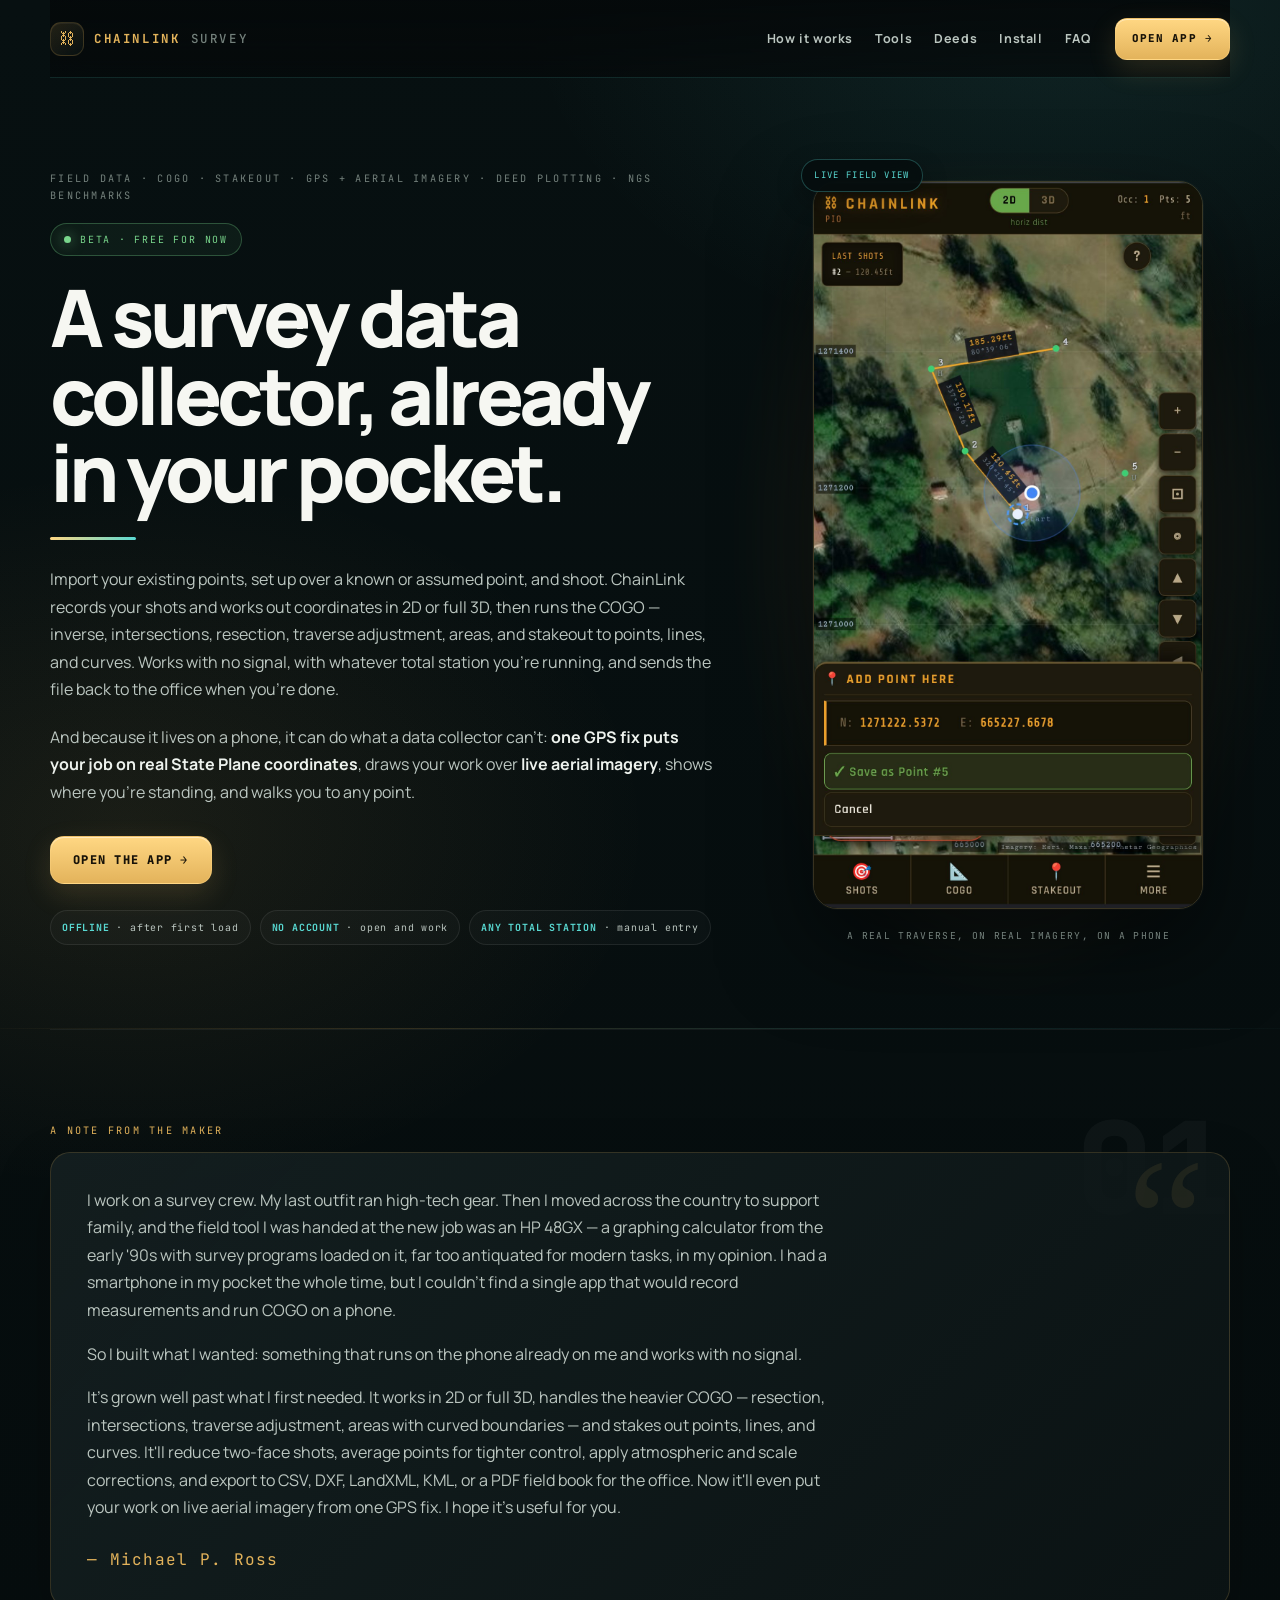
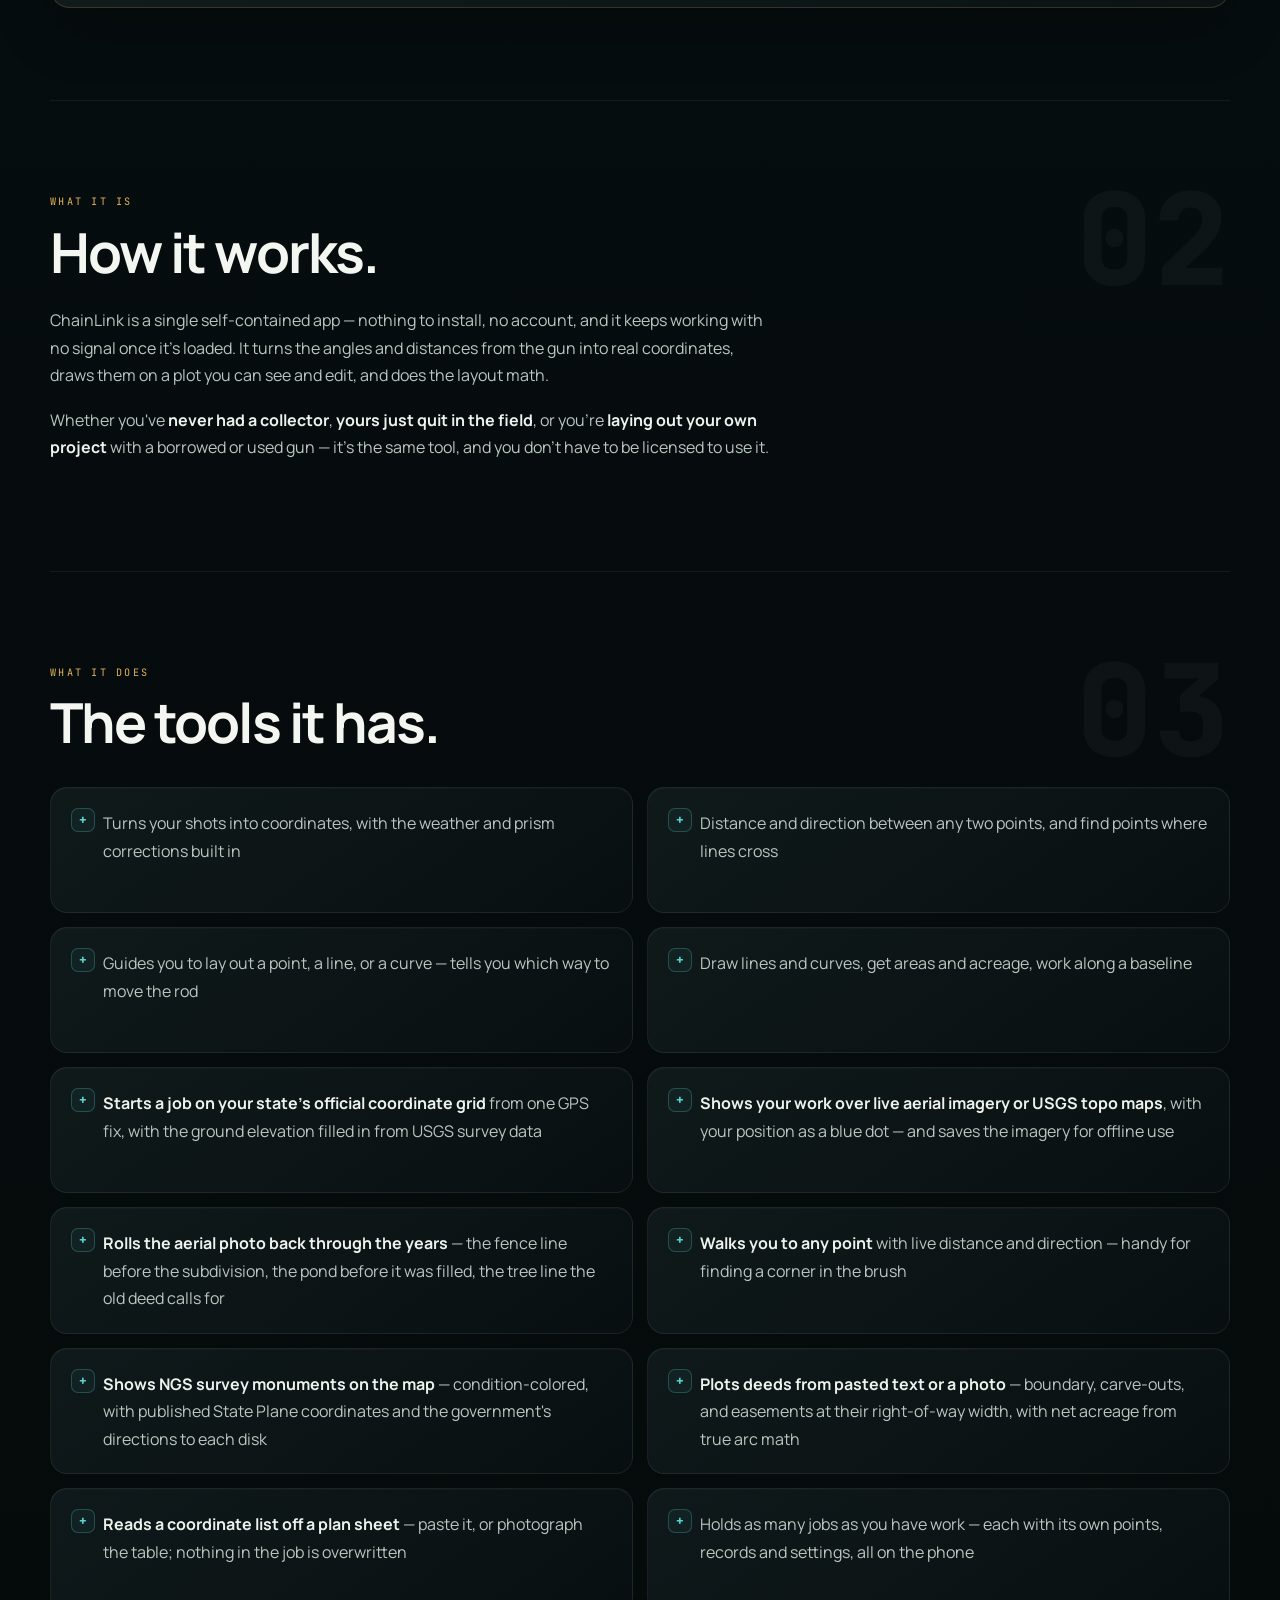
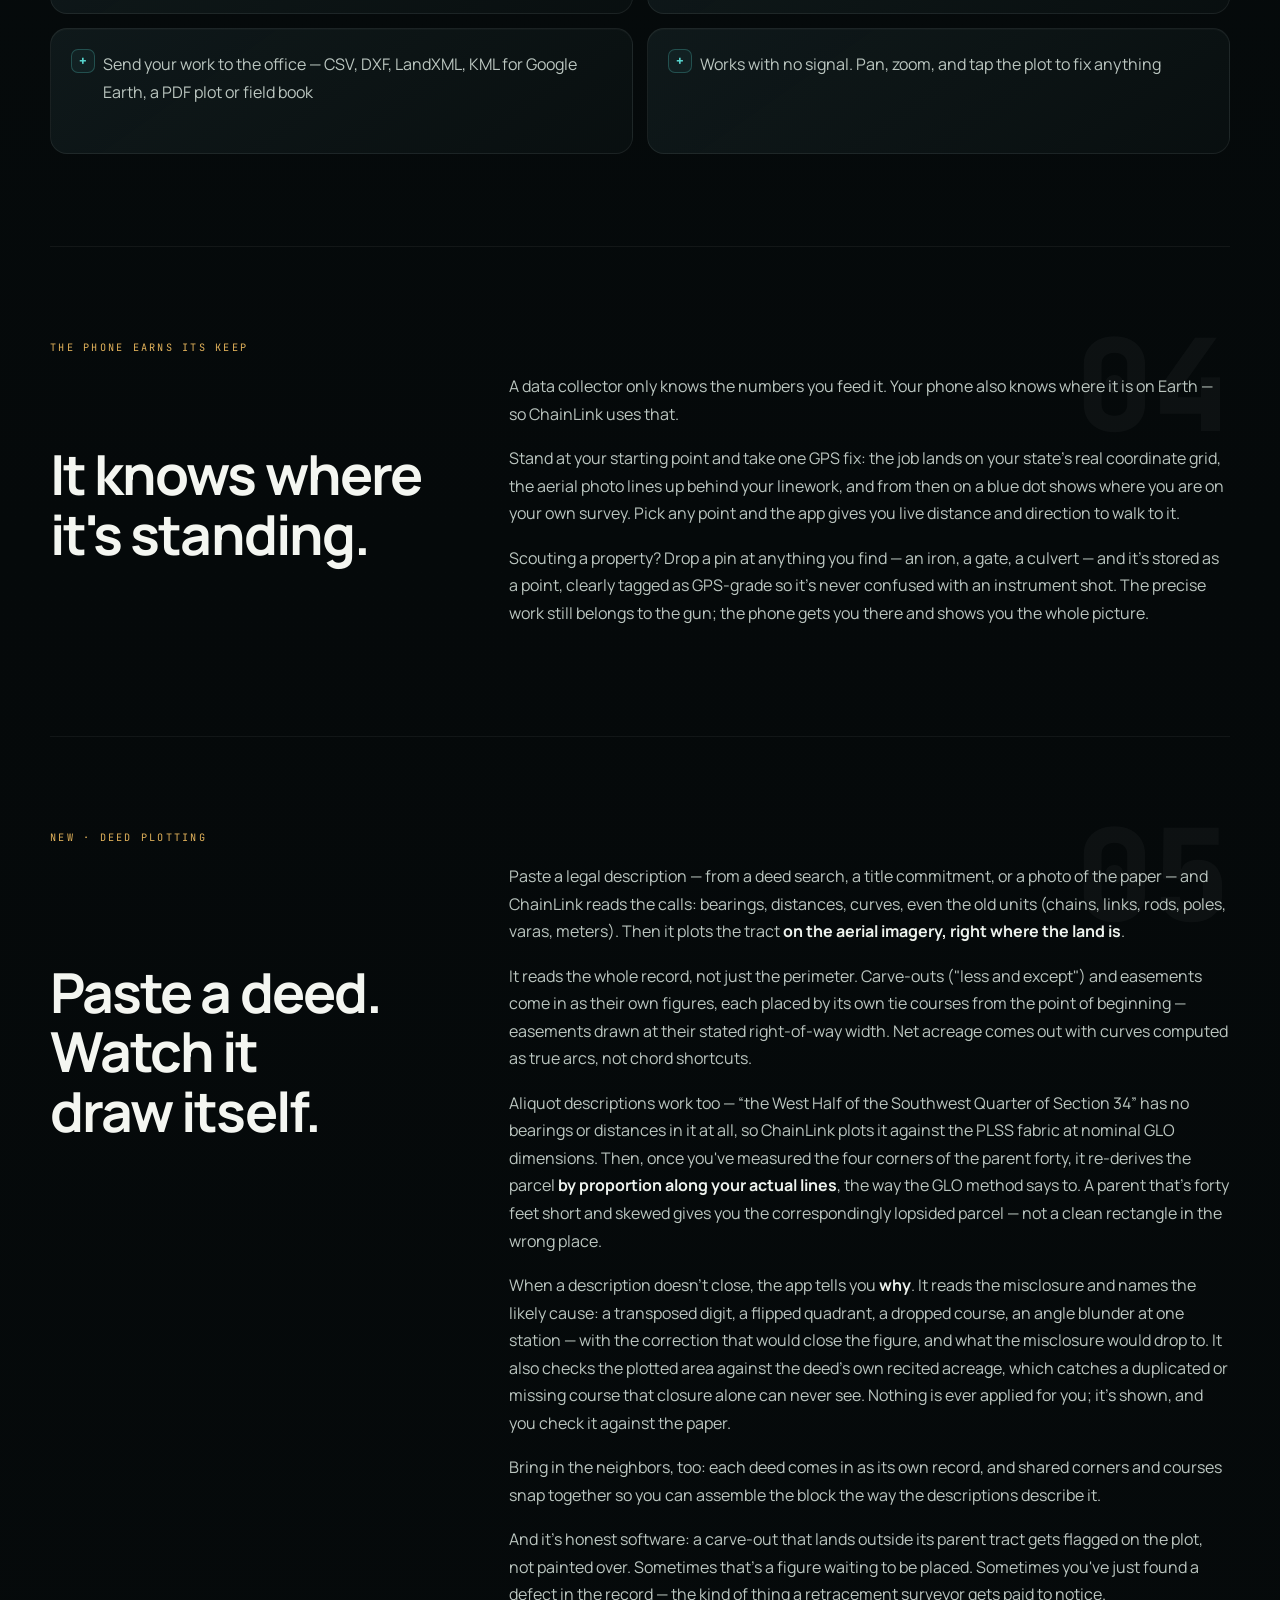
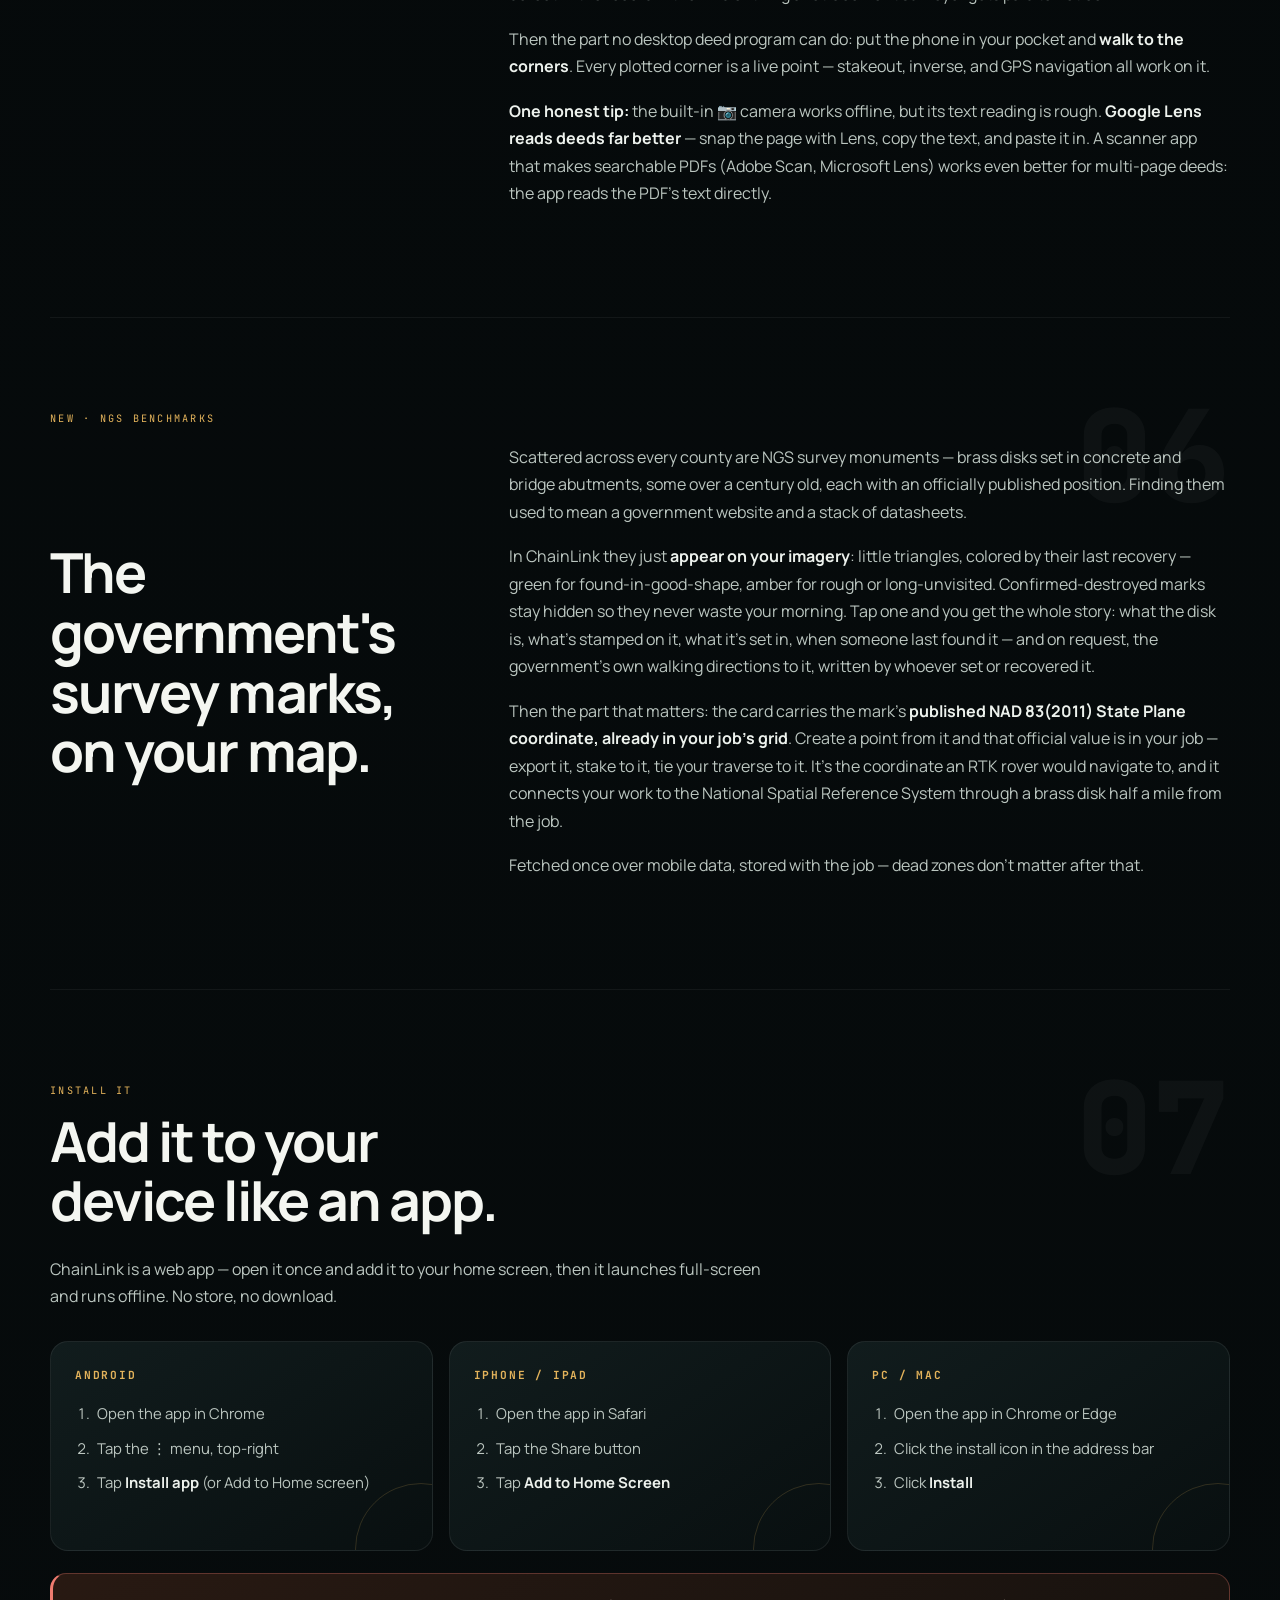
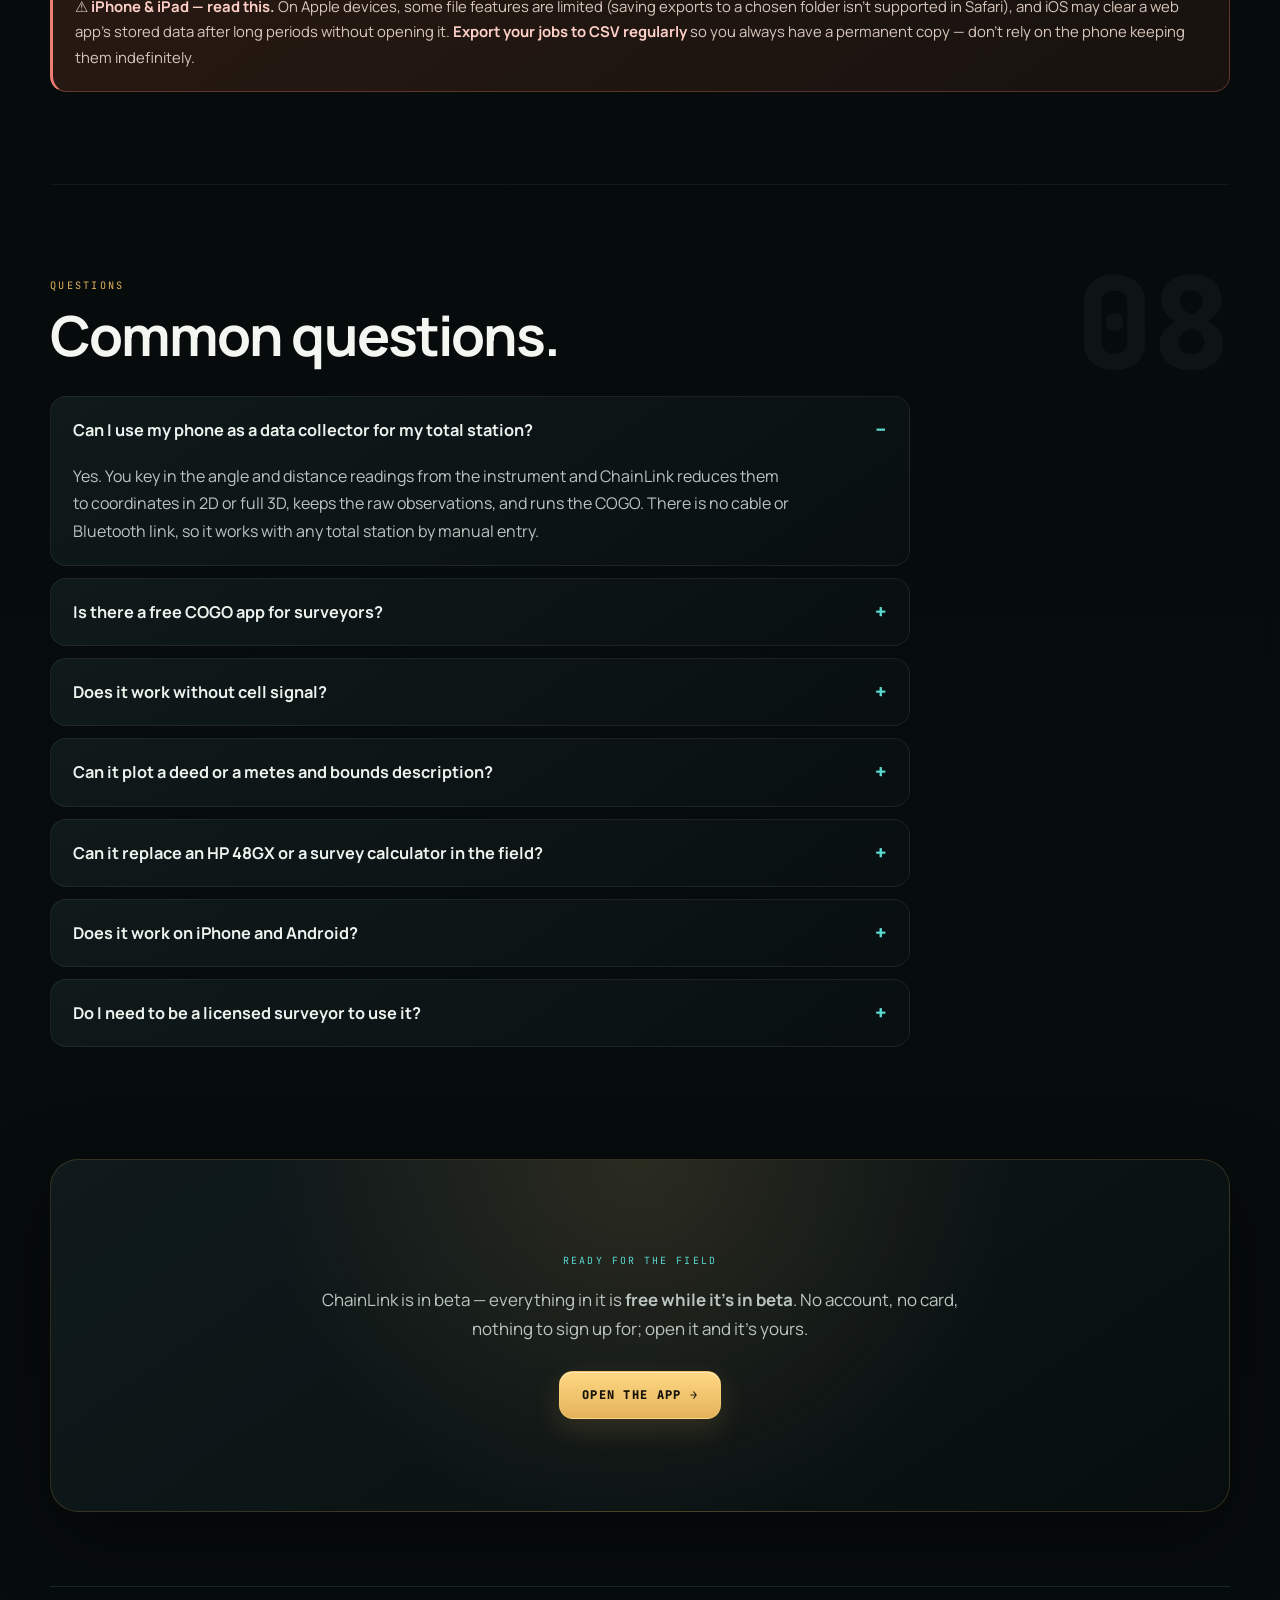
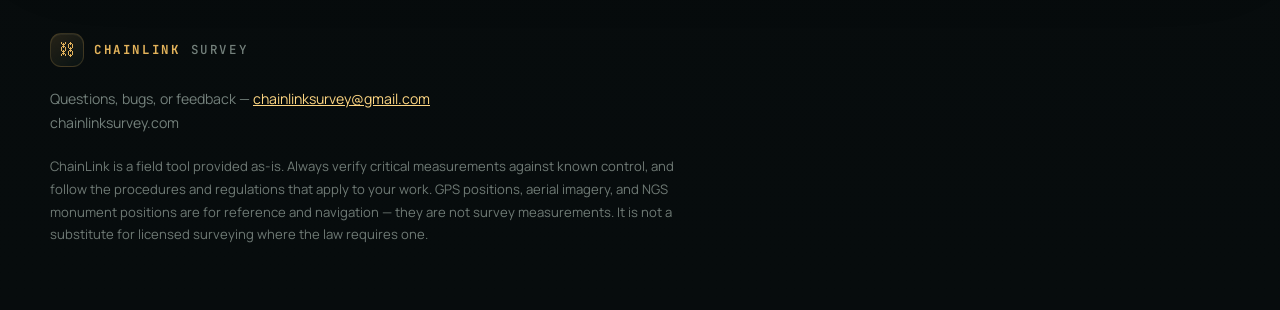
==== index.html @ 8df6a902 "Search: crawl files, search-term title, FAQ - robots.txt and sitemap.xml (Cloudflare was serving the" ====
<!DOCTYPE html>

<html lang="en">
<head>
<meta charset="utf-8"/>
<meta content="width=device-width, initial-scale=1" name="viewport"/>
<title>Free Total Station Data Collector &amp; COGO App | ChainLink Survey</title>
<meta content="Use your phone as a total station data collector. Record shots, run COGO, stake out, and plot deeds on aerial imagery. Free, works offline, no account." name="description"/>
<meta content="index,follow" name="robots"/>
<link href="https://chainlinksurvey.com/" rel="canonical"/>
<meta content="website" property="og:type"/>
<meta content="ChainLink Survey — your total station, no data collector" property="og:title"/>
<meta content="A survey data collector already in your pocket. Field data, COGO, stakeout, GPS start on State Plane coordinates, NGS benchmarks with published positions, deed and aliquot plotting with closure diagnostics, and your work drawn over live aerial imagery. In beta — free for now, no account." property="og:description"/>
<meta content="https://chainlinksurvey.com/" property="og:url"/>
<meta content="https://chainlinksurvey.com/og-image.jpg" property="og:image"/>
<meta content="1200" property="og:image:width"/>
<meta content="630" property="og:image:height"/>
<meta content="summary_large_image" name="twitter:card"/>
<meta content="https://chainlinksurvey.com/og-image.jpg" name="twitter:image"/>
<script type="application/ld+json">
{
  "@context": "https://schema.org",
  "@graph": [
    {
      "@type": "WebSite",
      "@id": "https://chainlinksurvey.com/#site",
      "name": "ChainLink Survey",
      "url": "https://chainlinksurvey.com/"
    },
    {
      "@type": "SoftwareApplication",
      "@id": "https://chainlinksurvey.com/#app",
      "name": "ChainLink Survey",
      "alternateName": "ChainLink",
      "operatingSystem": "Android, iOS, Windows, macOS (web app)",
      "applicationCategory": "BusinessApplication",
      "applicationSubCategory": "Land surveying data collector and COGO",
      "isAccessibleForFree": true,
      "offers": { "@type": "Offer", "price": "0", "priceCurrency": "USD" },
      "url": "https://app.chainlinksurvey.com/",
      "screenshot": "https://chainlinksurvey.com/landing-hero-phone.jpg",
      "image": "https://chainlinksurvey.com/og-image.jpg",
      "description": "Total station field data collection and COGO on a phone: shot reduction in 2D or 3D, traverse adjustment, resection, intersections, stakeout, areas, GPS start on State Plane coordinates, live and historical aerial imagery, NGS survey monuments with published coordinates, deed plotting from pasted legal descriptions with closure diagnostics, and exports to CSV, DXF, LandXML, KML and PDF.",
      "featureList": [
        "Total station shot reduction in 2D and 3D",
        "COGO: inverse, intersections, resection, traverse adjustment, area",
        "Stakeout of points, lines and curves",
        "GPS start on State Plane coordinates",
        "Live and historical aerial imagery",
        "NGS survey monuments with published coordinates",
        "Deed and metes-and-bounds plotting with closure diagnostics",
        "PLSS aliquot part plotting",
        "Export to CSV, DXF, LandXML, KML and PDF",
        "Works offline"
      ],
      "author": { "@type": "Person", "name": "Michael P. Ross" }
    },
    {
      "@type": "FAQPage",
      "@id": "https://chainlinksurvey.com/#faq",
      "mainEntity": [
        { "@type": "Question", "name": "Can I use my phone as a data collector for my total station?",
          "acceptedAnswer": { "@type": "Answer", "text": "Yes. You key in the angle and distance readings from the instrument and ChainLink reduces them to coordinates in 2D or full 3D, keeps the raw observations, and runs the COGO. There is no cable or Bluetooth link, so it works with any total station by manual entry." } },
        { "@type": "Question", "name": "Is there a free COGO app for surveyors?",
          "acceptedAnswer": { "@type": "Answer", "text": "ChainLink is free while it is in beta, with no account and no card. It covers inverse, intersections, resection, traverse adjustment, areas with curved boundaries, and stakeout to points, lines and curves." } },
        { "@type": "Question", "name": "Does it work without cell signal?",
          "acceptedAnswer": { "@type": "Answer", "text": "Yes. Once the app has loaded it works with no signal. Aerial imagery can be saved for offline use, and NGS benchmark data is stored with the job after it is fetched once." } },
        { "@type": "Question", "name": "Can it plot a deed or a metes and bounds description?",
          "acceptedAnswer": { "@type": "Answer", "text": "Yes. Paste the legal description, or read it from a photo or a searchable PDF, and ChainLink reads the calls, including curves and old units such as chains, links, rods, poles and varas. It plots the tract on aerial imagery with its exceptions and easements, handles PLSS aliquot descriptions, and explains why a description does not close." } },
        { "@type": "Question", "name": "Can it replace an HP 48GX or a survey calculator in the field?",
          "acceptedAnswer": { "@type": "Answer", "text": "That is what it was built for. It records your shots, reduces them to coordinates and runs the COGO on the phone already in your pocket, and it sends the job to the office as CSV, DXF, LandXML, KML or a PDF plot and field book." } },
        { "@type": "Question", "name": "Does it work on iPhone and Android?",
          "acceptedAnswer": { "@type": "Answer", "text": "Yes. It is a web app: open it in Chrome on Android or Safari on iPhone and add it to your home screen. On iPhone and iPad, export your jobs to CSV regularly, because iOS can clear a web app's stored data after long periods without use." } },
        { "@type": "Question", "name": "Do I need to be a licensed surveyor to use it?",
          "acceptedAnswer": { "@type": "Answer", "text": "No. Crews without a collector, anyone whose collector quit in the field, and people laying out their own project with a borrowed or used gun can all use it. It is not a substitute for licensed surveying where the law requires one." } }
      ]
    }
  ]
}
</script>
<link href="https://fonts.googleapis.com" rel="preconnect"/><link crossorigin="" href="https://fonts.gstatic.com" rel="preconnect"/><link href="https://fonts.googleapis.com/css2?family=JetBrains+Mono:wght@400;500;600;700&amp;family=Manrope:wght@400;500;600;700;800&amp;display=swap" rel="stylesheet"/><style>
:root{
  --bg:#05090a;
  --bg2:#081011;
  --panel:rgba(16,25,26,.78);
  --panel-solid:#10191a;
  --panel-hi:#162223;
  --glass:rgba(9,16,17,.72);
  --brass:#e3b35b;
  --brass-hi:#ffd783;
  --brass-dim:#9a7134;
  --cyan:#59d9d2;
  --green:#79d68c;
  --red:#ef7c70;
  --text:#edf2ed;
  --text2:#bbc6c0;
  --muted:#74817c;
  --line:rgba(227,179,91,.18);
  --line-cool:rgba(89,217,210,.15);
  --shadow:0 28px 80px rgba(0,0,0,.42);
  --font-ui:'JetBrains Mono',ui-monospace,SFMono-Regular,Consolas,monospace;
  --font-body:'Manrope',system-ui,-apple-system,BlinkMacSystemFont,'Segoe UI',sans-serif;
  --radius:20px;
}
*{margin:0;padding:0;box-sizing:border-box}
html{scroll-behavior:smooth;background:var(--bg)}
body{
  min-height:100%;overflow-x:hidden;background:
    radial-gradient(900px 600px at 83% 0%,rgba(89,217,210,.10),transparent 60%),
    radial-gradient(900px 620px at 10% 10%,rgba(227,179,91,.09),transparent 58%),
    linear-gradient(180deg,#071011 0%,#05090a 45%,#070c0d 100%);
  color:var(--text);font-family:var(--font-body);line-height:1.72;font-size:16px;
}
body::before{
  content:"";position:fixed;inset:0;pointer-events:none;z-index:-1;opacity:.34;
  background-image:linear-gradient(rgba(255,255,255,.018) 1px,transparent 1px),linear-gradient(90deg,rgba(255,255,255,.018) 1px,transparent 1px);
  background-size:44px 44px;mask-image:linear-gradient(to bottom,black,transparent 82%);
}
a{color:var(--brass-hi)}
a:focus-visible,button:focus-visible{outline:2px solid var(--cyan);outline-offset:4px}
.wrap{width:min(1180px,calc(100% - 40px));margin:0 auto}

header{
  position:sticky;top:0;z-index:50;display:flex;align-items:center;justify-content:space-between;gap:24px;
  min-height:78px;padding:14px 0;border-bottom:1px solid var(--line-cool);
  background:linear-gradient(180deg,rgba(5,9,10,.94),rgba(5,9,10,.72));backdrop-filter:blur(18px);-webkit-backdrop-filter:blur(18px)
}
.mark{display:inline-flex;align-items:center;gap:10px;color:var(--brass);text-decoration:none;font-family:var(--font-ui);letter-spacing:.21em;font-size:.78rem;white-space:nowrap}
.mark .chain{display:grid;place-items:center;width:34px;height:34px;border:1px solid var(--line);border-radius:11px;background:linear-gradient(145deg,rgba(227,179,91,.14),rgba(89,217,210,.03));font-size:1rem;letter-spacing:0;box-shadow:inset 0 1px rgba(255,255,255,.05)}
.mark b{font-weight:700}.mark .lite{color:var(--muted);font-weight:500}
.top-nav{display:flex;align-items:center;gap:22px;margin-left:auto}
.top-nav a{color:var(--text2);text-decoration:none;font-size:.78rem;font-weight:700;letter-spacing:.05em}
.top-nav a:hover{color:var(--text)}
.btn{
  display:inline-flex;align-items:center;justify-content:center;gap:10px;min-height:48px;padding:12px 22px;border:1px solid rgba(255,215,131,.34);border-radius:14px;
  background:linear-gradient(180deg,var(--brass-hi),var(--brass));color:#171208;text-decoration:none;font-family:var(--font-ui);font-weight:800;font-size:.75rem;letter-spacing:.105em;text-transform:uppercase;
  box-shadow:0 10px 28px rgba(227,179,91,.16),inset 0 1px rgba(255,255,255,.45);transition:transform .2s ease,box-shadow .2s ease,filter .2s ease
}
.btn:hover{transform:translateY(-2px);filter:saturate(1.08);box-shadow:0 16px 34px rgba(227,179,91,.22),inset 0 1px rgba(255,255,255,.45)}
.btn.small{min-height:42px;padding:10px 16px;font-size:.68rem;border-radius:12px}

.hero{display:grid;grid-template-columns:minmax(0,1.08fr) minmax(330px,.72fr);gap:72px;align-items:center;padding:92px 0 84px;position:relative}
.hero::after{content:"";position:absolute;left:-10%;right:-10%;bottom:0;height:1px;background:linear-gradient(90deg,transparent,var(--line),var(--line-cool),transparent)}
.hero-copy{position:relative;z-index:2}
.eyebrow{font-family:var(--font-ui);letter-spacing:.22em;text-transform:uppercase;font-size:.64rem;line-height:1.7;color:var(--muted);margin-bottom:18px;max-width:760px}
.beta{display:inline-flex;align-items:center;gap:9px;font-family:var(--font-ui);letter-spacing:.18em;font-size:.62rem;color:var(--green);border:1px solid rgba(121,214,140,.30);border-radius:999px;padding:7px 13px;margin-bottom:22px;background:rgba(121,214,140,.06)}
.beta::before{content:"";width:7px;height:7px;border-radius:50%;background:var(--green);box-shadow:0 0 14px rgba(121,214,140,.8)}
h1{font-size:clamp(2.7rem,6.2vw,5.5rem);line-height:.98;letter-spacing:-.055em;font-weight:800;color:#f6f7f2;margin-bottom:26px;max-width:12ch;text-wrap:balance}
h1::after{content:"";display:block;width:86px;height:3px;margin-top:26px;border-radius:99px;background:linear-gradient(90deg,var(--brass-hi),var(--cyan))}
.lede{max-width:68ch;color:var(--text2);margin-bottom:20px;font-size:clamp(1rem,1.25vw,1.08rem)}
.lede b{color:var(--text);font-weight:700}
.hero-actions{display:flex;align-items:center;gap:14px;flex-wrap:wrap;margin-top:30px}
.hero-points{display:flex;gap:9px;flex-wrap:wrap;margin-top:26px}
.hero-point{font-family:var(--font-ui);font-size:.62rem;letter-spacing:.08em;color:var(--text2);padding:8px 11px;border:1px solid rgba(255,255,255,.08);border-radius:999px;background:rgba(255,255,255,.025)}
.hero-point strong{color:var(--cyan);font-weight:700}
.shot{position:relative;margin:0 auto;width:min(100%,390px);isolation:isolate;padding:10px 0 0}
.shot::before{content:"";position:absolute;inset:4% -18% -8%;z-index:-2;background:radial-gradient(ellipse at 50% 42%,rgba(89,217,210,.24),rgba(227,179,91,.10) 38%,transparent 70%);filter:blur(34px);opacity:.9}
.shot::after{content:"LIVE FIELD VIEW";position:absolute;top:-12px;left:-12px;z-index:4;padding:8px 12px;border:1px solid rgba(89,217,210,.28);border-radius:999px;background:rgba(5,13,14,.88);backdrop-filter:blur(12px);-webkit-backdrop-filter:blur(12px);color:var(--cyan);font-family:var(--font-ui);font-size:.56rem;letter-spacing:.15em;box-shadow:0 10px 26px rgba(0,0,0,.32)}
.shot img{width:100%;height:auto;display:block;border-radius:24px;border:1px solid rgba(227,179,91,.22);box-shadow:0 36px 90px rgba(0,0,0,.55),0 0 0 1px rgba(255,255,255,.035);background:transparent}
.shot figcaption{font-family:var(--font-ui);font-size:.60rem;letter-spacing:.14em;color:var(--muted);text-align:center;margin-top:19px;text-transform:uppercase}
.shot.image-missing{display:none}

section{padding:92px 0;border-top:1px solid rgba(255,255,255,.055);position:relative}
section::before{content:attr(data-index);position:absolute;right:0;top:74px;color:rgba(255,255,255,.035);font-family:var(--font-ui);font-size:clamp(4rem,12vw,8rem);font-weight:800;line-height:1;pointer-events:none}
.kicker{font-family:var(--font-ui);letter-spacing:.22em;text-transform:uppercase;font-size:.64rem;color:var(--brass);margin-bottom:12px}
h2{font-size:clamp(2rem,4.5vw,3.45rem);line-height:1.08;letter-spacing:-.035em;color:#f4f6f1;margin-bottom:25px;max-width:18ch;text-wrap:balance}
section>p,section>.split>.txt>p{max-width:72ch;margin-bottom:17px;color:var(--text2)}
section b{color:var(--text)}
.note{position:relative;overflow:hidden;background:linear-gradient(135deg,rgba(20,31,32,.94),rgba(12,20,21,.88));border:1px solid var(--line);border-radius:var(--radius);padding:34px 36px;box-shadow:0 22px 56px rgba(0,0,0,.23)}
.note::before{content:"“";position:absolute;right:24px;top:-20px;color:rgba(227,179,91,.09);font-family:Georgia,serif;font-size:11rem;line-height:1}
.note p{position:relative;color:var(--text2);max-width:76ch;margin-bottom:16px}.note .sig{position:relative;font-family:var(--font-ui);letter-spacing:.08em;color:var(--brass);margin-top:24px}

ul.tools{list-style:none;display:grid;grid-template-columns:repeat(2,minmax(0,1fr));gap:14px;max-width:none;margin-top:34px}
ul.tools li{position:relative;min-height:126px;padding:22px 22px 20px 52px;border:1px solid rgba(255,255,255,.07);border-radius:17px;background:linear-gradient(145deg,rgba(18,29,30,.82),rgba(10,17,18,.76));color:var(--text2);box-shadow:inset 0 1px rgba(255,255,255,.025);transition:transform .2s ease,border-color .2s ease,background .2s ease}
ul.tools li:hover{transform:translateY(-3px);border-color:rgba(227,179,91,.28);background:linear-gradient(145deg,rgba(23,36,37,.9),rgba(12,20,21,.82))}
ul.tools li::before{content:"+";position:absolute;left:20px;top:20px;display:grid;place-items:center;width:22px;height:22px;border:1px solid rgba(89,217,210,.25);border-radius:7px;color:var(--cyan);font-family:var(--font-ui);font-weight:700;font-size:.8rem;background:rgba(89,217,210,.05)}
ul.tools b{color:var(--text);font-weight:700}

#phone,#deeds,#ngs{display:grid;grid-template-columns:minmax(210px,.35fr) minmax(0,.65fr);column-gap:70px;align-items:start}
#phone .kicker,#phone h2,#deeds .kicker,#deeds h2,#ngs .kicker,#ngs h2{grid-column:1}
#phone p,#deeds p,#ngs p{grid-column:2}
#phone .kicker,#deeds .kicker,#ngs .kicker{grid-row:1}
#phone h2,#deeds h2,#ngs h2{grid-row:2 / span 6;position:sticky;top:116px}
#phone p:first-of-type,#deeds p:first-of-type,#ngs p:first-of-type{grid-row:1;margin-top:34px}

.plats{display:grid;grid-template-columns:repeat(3,minmax(0,1fr));gap:16px;margin-top:30px}
.plat{position:relative;overflow:hidden;background:linear-gradient(145deg,rgba(19,30,31,.9),rgba(10,17,18,.84));border:1px solid rgba(255,255,255,.075);border-radius:18px;padding:24px;min-height:210px}
.plat::after{content:"";position:absolute;width:130px;height:130px;right:-55px;bottom:-65px;border:1px solid var(--line);border-radius:50%}
.plat h3{font-family:var(--font-ui);letter-spacing:.16em;font-size:.7rem;text-transform:uppercase;color:var(--brass);margin-bottom:16px}
.plat ol{margin-left:18px;color:var(--text2);font-size:.93rem}.plat li{margin:9px 0;padding-left:4px}
.warn{background:linear-gradient(145deg,rgba(54,31,21,.72),rgba(30,21,16,.72));border:1px solid rgba(239,124,112,.30);border-left:3px solid var(--red);border-radius:16px;padding:20px 22px;margin-top:22px;color:#d8c8bd;font-size:.93rem}.warn b{color:#ffd0c8}

#faq .qa{max-width:860px;margin-top:30px;display:grid;gap:12px}
#faq details{border:1px solid rgba(255,255,255,.07);border-radius:16px;background:linear-gradient(145deg,rgba(18,29,30,.82),rgba(10,17,18,.76));padding:0 22px}
#faq summary{cursor:pointer;list-style:none;padding:19px 30px 19px 0;position:relative;color:var(--text);font-weight:700;font-size:1.02rem}
#faq summary::-webkit-details-marker{display:none}
#faq summary::after{content:"+";position:absolute;right:0;top:16px;color:var(--cyan);font-family:var(--font-ui);font-size:1.2rem}
#faq details[open] summary::after{content:"–"}
#faq details p{color:var(--text2);padding:0 0 20px;max-width:72ch}
.cta{position:relative;text-align:center;padding:92px 28px;margin:20px 0 74px;border:1px solid var(--line);border-radius:28px;overflow:hidden;background:radial-gradient(circle at 50% 0%,rgba(227,179,91,.14),transparent 55%),linear-gradient(145deg,rgba(17,28,29,.92),rgba(8,14,15,.9));box-shadow:var(--shadow)}
.cta::before{content:"READY FOR THE FIELD";display:block;margin-bottom:16px;color:var(--cyan);font-family:var(--font-ui);font-size:.62rem;letter-spacing:.21em}
.cta p{max-width:700px;margin:0 auto 28px;color:var(--text2);font-size:1.06rem}
footer{border-top:1px solid var(--line-cool);padding:46px 0 64px;color:var(--muted);font-size:.88rem}
footer .mark{display:inline-flex;margin-bottom:20px}footer .legal{max-width:80ch;margin-top:20px;color:#6f7a75;font-size:.82rem}

@media (max-width:900px){
  .top-nav{display:none}.hero{grid-template-columns:1fr;gap:54px;padding-top:70px}.hero-copy{text-align:left}.shot{width:min(82vw,410px)}
  #phone,#deeds,#ngs{display:block}#phone h2,#deeds h2,#ngs h2{position:static}.plats{grid-template-columns:1fr}.hero::after{left:0;right:0}
}
@media (max-width:650px){
  .wrap{width:min(100% - 28px,1180px)}header{min-height:68px}.mark{font-size:.69rem;letter-spacing:.15em}.mark .chain{width:30px;height:30px}.btn.small{padding:9px 12px}
  .hero{padding:58px 0 66px;gap:46px}h1{font-size:clamp(2.55rem,13vw,4rem);max-width:10ch}.lede{font-size:.98rem}.shot::after{left:-6px;top:14px}
  section{padding:72px 0}section::before{display:none}.note{padding:26px 23px}ul.tools{grid-template-columns:1fr}ul.tools li{min-height:auto}.cta{padding:72px 22px;margin-bottom:54px}
}
@media (prefers-reduced-motion:reduce){html{scroll-behavior:auto}.btn,ul.tools li{transition:none}}

@media (max-width:720px){
  .hero{padding-top:64px;gap:52px}
  .shot{width:min(88vw,360px)}
  .shot::after{left:8px;top:-10px}
  .shot img{border-radius:20px}
}
</style>
</head>
<body>
<div class="wrap">
<header>
<a class="mark" href="https://chainlinksurvey.com"><span class="chain">⛓</span><b>CHAINLINK</b> <span class="lite">SURVEY</span></a>
<nav aria-label="Primary" class="top-nav"><a href="#how">How it works</a><a href="#tools">Tools</a><a href="#deeds">Deeds</a><a href="#install">Install</a><a href="#faq">FAQ</a></nav><a class="btn small" href="https://app.chainlinksurvey.com">Open App →</a>
</header>
<div class="hero"><div class="hero-copy"><div class="eyebrow">Field data · COGO · Stakeout · GPS + Aerial imagery · Deed plotting · NGS benchmarks</div><div class="beta">BETA · FREE FOR NOW</div><h1>A survey data collector, already in your pocket.</h1><p class="lede">Import your existing points, set up over a known or assumed point, and shoot. ChainLink records your shots and works out coordinates in 2D or full 3D, then runs the COGO — inverse, intersections, resection, traverse adjustment, areas, and stakeout to points, lines, and curves. Works with no signal, with whatever total station you're running, and sends the file back to the office when you're done.</p><p class="lede">And because it lives on a phone, it can do what a data collector can't: <b>one GPS fix puts your job on real State Plane coordinates</b>, draws your work over <b>live aerial imagery</b>, shows where you're standing, and walks you to any point.</p><div class="hero-actions"><a class="btn" href="https://app.chainlinksurvey.com">Open the App →</a></div><div class="hero-points"><span class="hero-point"><strong>OFFLINE</strong> · after first load</span><span class="hero-point"><strong>NO ACCOUNT</strong> · open and work</span><span class="hero-point"><strong>ANY TOTAL STATION</strong> · manual entry</span></div></div><figure class="shot">
<img alt="ChainLink on a phone — a measured traverse with bearings and distances drawn over live satellite imagery, with the crew's GPS position shown as a blue dot" decoding="async" fetchpriority="high" height="2020" onerror="this.closest('figure').classList.add('image-missing')" src="landing-hero-phone.jpg" width="1080"/>
<figcaption>A real traverse, on real imagery, on a phone</figcaption>
</figure></div>
<section data-index="01" id="note">
<div class="kicker">A note from the maker</div>
<div class="note">
<p>I work on a survey crew. My last outfit ran high-tech gear. Then I moved across the country to support family, and the field tool I was handed at the new job was an HP 48GX — a graphing calculator from the early '90s with survey programs loaded on it, far too antiquated for modern tasks, in my opinion. I had a smartphone in my pocket the whole time, but I couldn't find a single app that would record measurements and run COGO on a phone.</p>
<p>So I built what I wanted: something that runs on the phone already on me and works with no signal.</p>
<p>It's grown well past what I first needed. It works in 2D or full 3D, handles the heavier COGO — resection, intersections, traverse adjustment, areas with curved boundaries — and stakes out points, lines, and curves. It'll reduce two-face shots, average points for tighter control, apply atmospheric and scale corrections, and export to CSV, DXF, LandXML, KML, or a PDF field book for the office. Now it'll even put your work on live aerial imagery from one GPS fix. I hope it's useful for you.</p>
<div class="sig">— Michael P. Ross</div>
</div>
</section>
<section data-index="02" id="how">
<div class="kicker">What it is</div>
<h2>How it works.</h2>
<p>ChainLink is a single self-contained app — nothing to install, no account, and it keeps working with no signal once it's loaded. It turns the angles and distances from the gun into real coordinates, draws them on a plot you can see and edit, and does the layout math.</p>
<p>Whether you've <b>never had a collector</b>, <b>yours just quit in the field</b>, or you're <b>laying out your own project</b> with a borrowed or used gun — it's the same tool, and you don't have to be licensed to use it.</p>
</section>
<section data-index="03" id="tools">
<div class="kicker">What it does</div>
<h2>The tools it has.</h2>
<ul class="tools">
<li>Turns your shots into coordinates, with the weather and prism corrections built in</li>
<li>Distance and direction between any two points, and find points where lines cross</li>
<li>Guides you to lay out a point, a line, or a curve — tells you which way to move the rod</li>
<li>Draw lines and curves, get areas and acreage, work along a baseline</li>
<li><b>Starts a job on your state's official coordinate grid</b> from one GPS fix, with the ground elevation filled in from USGS survey data</li>
<li><b>Shows your work over live aerial imagery or USGS topo maps</b>, with your position as a blue dot — and saves the imagery for offline use</li>
<li><b>Rolls the aerial photo back through the years</b> — the fence line before the subdivision, the pond before it was filled, the tree line the old deed calls for</li>
<li><b>Walks you to any point</b> with live distance and direction — handy for finding a corner in the brush</li>
<li><b>Shows NGS survey monuments on the map</b> — condition-colored, with published State Plane coordinates and the government's directions to each disk</li>
<li><b>Plots deeds from pasted text or a photo</b> — boundary, carve-outs, and easements at their right-of-way width, with net acreage from true arc math</li>
<li><b>Reads a coordinate list off a plan sheet</b> — paste it, or photograph the table; nothing in the job is overwritten</li>
<li>Holds as many jobs as you have work — each with its own points, records and settings, all on the phone</li>
<li>Send your work to the office — CSV, DXF, LandXML, KML for Google Earth, a PDF plot or field book</li>
<li>Works with no signal. Pan, zoom, and tap the plot to fix anything</li>
</ul>
</section>
<section data-index="04" id="phone">
<div class="kicker">The phone earns its keep</div>
<h2>It knows where it's standing.</h2>
<p>A data collector only knows the numbers you feed it. Your phone also knows where it is on Earth — so ChainLink uses that.</p>
<p>Stand at your starting point and take one GPS fix: the job lands on your state's real coordinate grid, the aerial photo lines up behind your linework, and from then on a blue dot shows where you are on your own survey. Pick any point and the app gives you live distance and direction to walk to it.</p>
<p>Scouting a property? Drop a pin at anything you find — an iron, a gate, a culvert — and it's stored as a point, clearly tagged as GPS-grade so it's never confused with an instrument shot. The precise work still belongs to the gun; the phone gets you there and shows you the whole picture.</p>
</section>
<section data-index="05" id="deeds">
<div class="kicker">New · Deed plotting</div>
<h2>Paste a deed. Watch it draw itself.</h2>
<p>Paste a legal description — from a deed search, a title commitment, or a photo of the paper — and ChainLink reads the calls: bearings, distances, curves, even the old units (chains, links, rods, poles, varas, meters). Then it plots the tract <b>on the aerial imagery, right where the land is</b>.</p>
<p>It reads the whole record, not just the perimeter. Carve-outs ("less and except") and easements come in as their own figures, each placed by its own tie courses from the point of beginning — easements drawn at their stated right-of-way width. Net acreage comes out with curves computed as true arcs, not chord shortcuts.</p>
<p>Aliquot descriptions work too — “the West Half of the Southwest Quarter of Section 34” has no bearings or distances in it at all, so ChainLink plots it against the PLSS fabric at nominal GLO dimensions. Then, once you've measured the four corners of the parent forty, it re-derives the parcel <b>by proportion along your actual lines</b>, the way the GLO method says to. A parent that's forty feet short and skewed gives you the correspondingly lopsided parcel — not a clean rectangle in the wrong place.</p>
<p>When a description doesn't close, the app tells you <b>why</b>. It reads the misclosure and names the likely cause: a transposed digit, a flipped quadrant, a dropped course, an angle blunder at one station — with the correction that would close the figure, and what the misclosure would drop to. It also checks the plotted area against the deed's own recited acreage, which catches a duplicated or missing course that closure alone can never see. Nothing is ever applied for you; it's shown, and you check it against the paper.</p>
<p>Bring in the neighbors, too: each deed comes in as its own record, and shared corners and courses snap together so you can assemble the block the way the descriptions describe it.</p>
<p>And it's honest software: a carve-out that lands outside its parent tract gets flagged on the plot, not painted over. Sometimes that's a figure waiting to be placed. Sometimes you've just found a defect in the record — the kind of thing a retracement surveyor gets paid to notice.</p>
<p>Then the part no desktop deed program can do: put the phone in your pocket and <b>walk to the corners</b>. Every plotted corner is a live point — stakeout, inverse, and GPS navigation all work on it.</p>
<p><b>One honest tip:</b> the built-in 📷 camera works offline, but its text reading is rough. <b>Google Lens reads deeds far better</b> — snap the page with Lens, copy the text, and paste it in. A scanner app that makes searchable PDFs (Adobe Scan, Microsoft Lens) works even better for multi-page deeds: the app reads the PDF's text directly.</p>
</section>
<section data-index="06" id="ngs">
<div class="kicker">New · NGS benchmarks</div>
<h2>The government's survey marks, on your map.</h2>
<p>Scattered across every county are NGS survey monuments — brass disks set in concrete and bridge abutments, some over a century old, each with an officially published position. Finding them used to mean a government website and a stack of datasheets.</p>
<p>In ChainLink they just <b>appear on your imagery</b>: little triangles, colored by their last recovery — green for found-in-good-shape, amber for rough or long-unvisited. Confirmed-destroyed marks stay hidden so they never waste your morning. Tap one and you get the whole story: what the disk is, what's stamped on it, what it's set in, when someone last found it — and on request, the government's own walking directions to it, written by whoever set or recovered it.</p>
<p>Then the part that matters: the card carries the mark's <b>published NAD 83(2011) State Plane coordinate, already in your job's grid</b>. Create a point from it and that official value is in your job — export it, stake to it, tie your traverse to it. It's the coordinate an RTK rover would navigate to, and it connects your work to the National Spatial Reference System through a brass disk half a mile from the job.</p>
<p>Fetched once over mobile data, stored with the job — dead zones don't matter after that.</p>
</section>
<section data-index="07" id="install">
<div class="kicker">Install it</div>
<h2>Add it to your device like an app.</h2>
<p>ChainLink is a web app — open it once and add it to your home screen, then it launches full-screen and runs offline. No store, no download.</p>
<div class="plats">
<div class="plat">
<h3>Android</h3>
<ol>
<li>Open the app in Chrome</li>
<li>Tap the ⋮ menu, top-right</li>
<li>Tap <b>Install app</b> (or Add to Home screen)</li>
</ol>
</div>
<div class="plat">
<h3>iPhone / iPad</h3>
<ol>
<li>Open the app in Safari</li>
<li>Tap the Share button</li>
<li>Tap <b>Add to Home Screen</b></li>
</ol>
</div>
<div class="plat">
<h3>PC / Mac</h3>
<ol>
<li>Open the app in Chrome or Edge</li>
<li>Click the install icon in the address bar</li>
<li>Click <b>Install</b></li>
</ol>
</div>
</div>
<div class="warn">⚠ <b>iPhone &amp; iPad — read this.</b> On Apple devices, some file features are limited (saving exports to a chosen folder isn't supported in Safari), and iOS may clear a web app's stored data after long periods without opening it. <b>Export your jobs to CSV regularly</b> so you always have a permanent copy — don't rely on the phone keeping them indefinitely.</div>
</section>
<section data-index="08" id="faq">
<div class="kicker">Questions</div>
<h2>Common questions.</h2>
<div class="qa">
<details open><summary>Can I use my phone as a data collector for my total station?</summary><p>Yes. You key in the angle and distance readings from the instrument and ChainLink reduces them to coordinates in 2D or full 3D, keeps the raw observations, and runs the COGO. There is no cable or Bluetooth link, so it works with any total station by manual entry.</p></details>
<details><summary>Is there a free COGO app for surveyors?</summary><p>ChainLink is free while it is in beta, with no account and no card. It covers inverse, intersections, resection, traverse adjustment, areas with curved boundaries, and stakeout to points, lines and curves.</p></details>
<details><summary>Does it work without cell signal?</summary><p>Yes. Once the app has loaded it works with no signal. Aerial imagery can be saved for offline use, and NGS benchmark data is stored with the job after it is fetched once.</p></details>
<details><summary>Can it plot a deed or a metes and bounds description?</summary><p>Yes. Paste the legal description, or read it from a photo or a searchable PDF, and ChainLink reads the calls, including curves and old units such as chains, links, rods, poles and varas. It plots the tract on aerial imagery with its exceptions and easements, handles PLSS aliquot descriptions, and explains why a description does not close.</p></details>
<details><summary>Can it replace an HP 48GX or a survey calculator in the field?</summary><p>That is what it was built for. It records your shots, reduces them to coordinates and runs the COGO on the phone already in your pocket, and it sends the job to the office as CSV, DXF, LandXML, KML or a PDF plot and field book.</p></details>
<details><summary>Does it work on iPhone and Android?</summary><p>Yes. It is a web app: open it in Chrome on Android or Safari on iPhone and add it to your home screen. On iPhone and iPad, export your jobs to CSV regularly, because iOS can clear a web app's stored data after long periods without use.</p></details>
<details><summary>Do I need to be a licensed surveyor to use it?</summary><p>No. Crews without a collector, anyone whose collector quit in the field, and people laying out their own project with a borrowed or used gun can all use it. It is not a substitute for licensed surveying where the law requires one.</p></details>
</div>
</section>
<div class="cta">
<p>ChainLink is in beta — everything in it is <b>free while it's in beta</b>. No account, no card, nothing to sign up for; open it and it's yours.</p>
<a class="btn" href="https://app.chainlinksurvey.com">Open the App →</a>
</div>
<footer>
<a class="mark" href="https://chainlinksurvey.com"><span class="chain">⛓</span><b>CHAINLINK</b> <span class="lite">SURVEY</span></a>
<div>Questions, bugs, or feedback — <a href="mailto:chainlinksurvey@gmail.com">chainlinksurvey@gmail.com</a><br/>chainlinksurvey.com</div>
<div class="legal">ChainLink is a field tool provided as-is. Always verify critical measurements against known control, and follow the procedures and regulations that apply to your work. GPS positions, aerial imagery, and NGS monument positions are for reference and navigation — they are not survey measurements. It is not a substitute for licensed surveying where the law requires one.</div>
</footer>
</div>
</body>
</html>
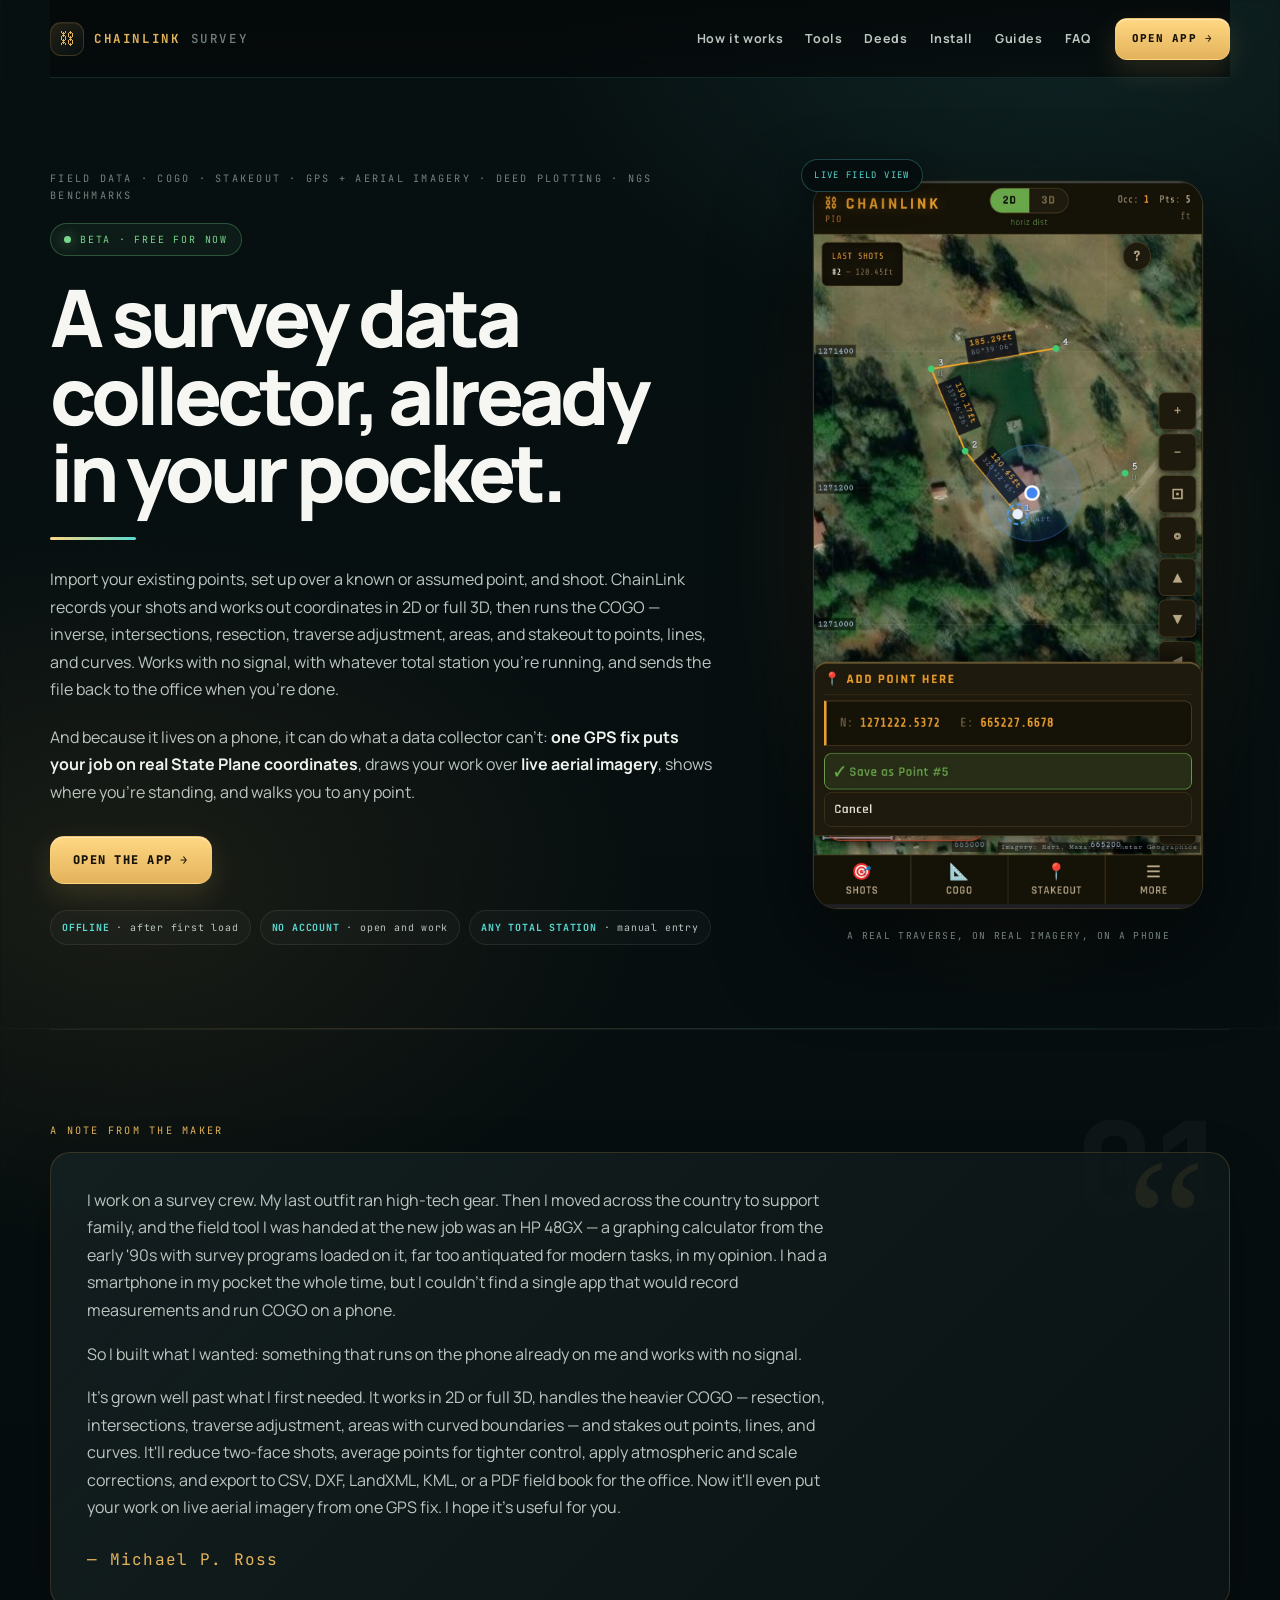
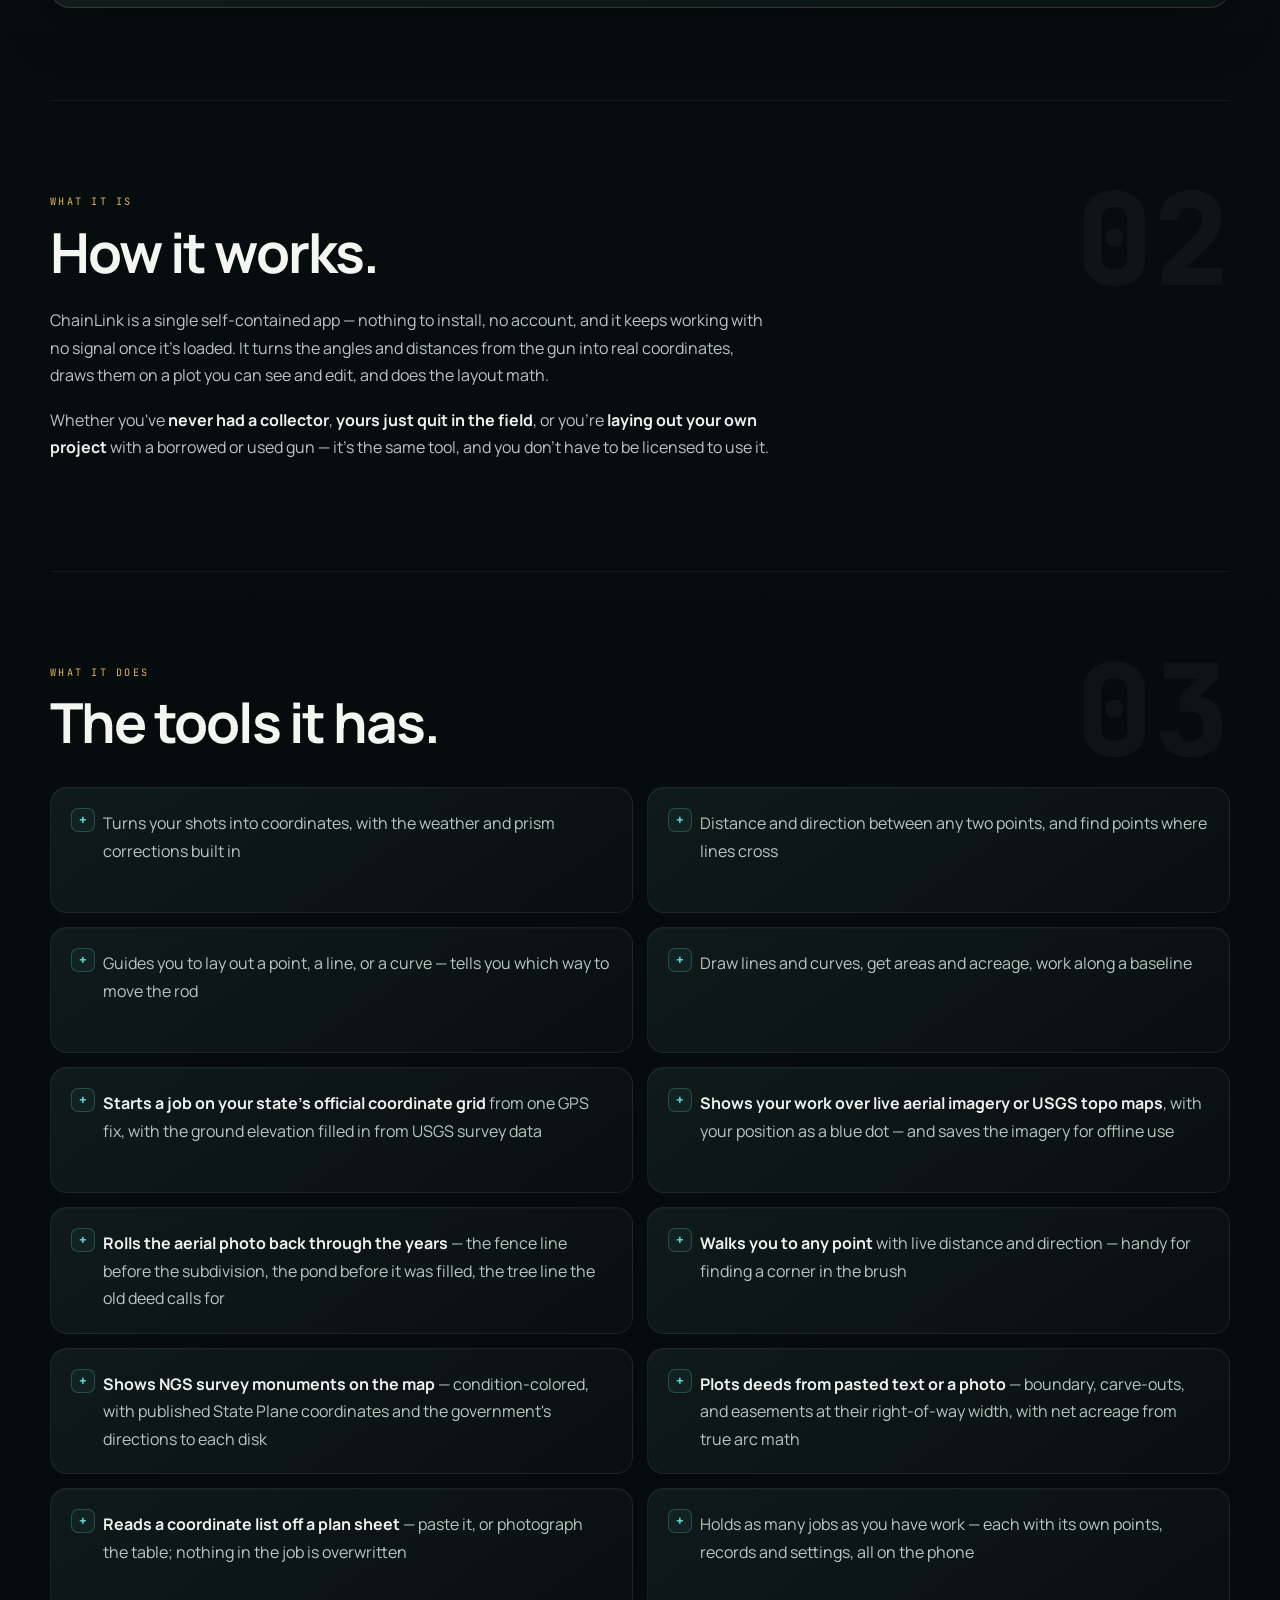
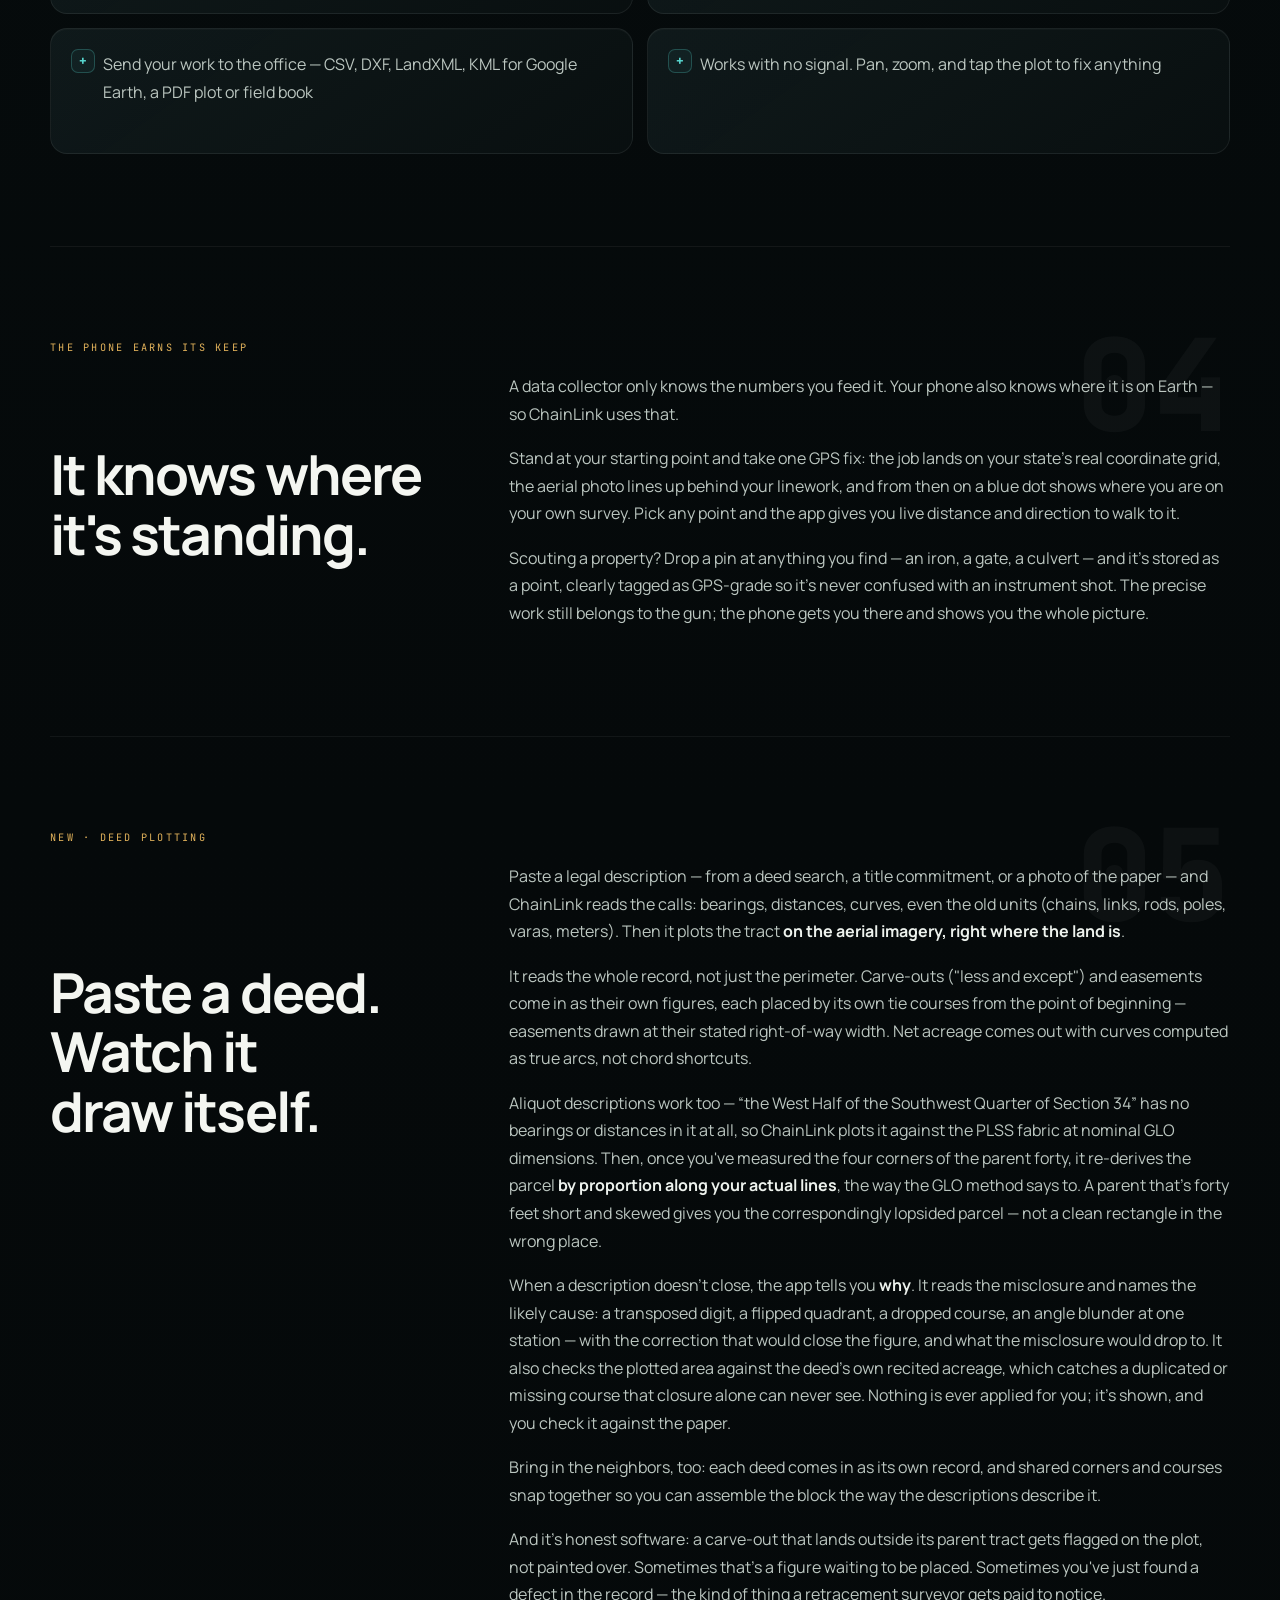
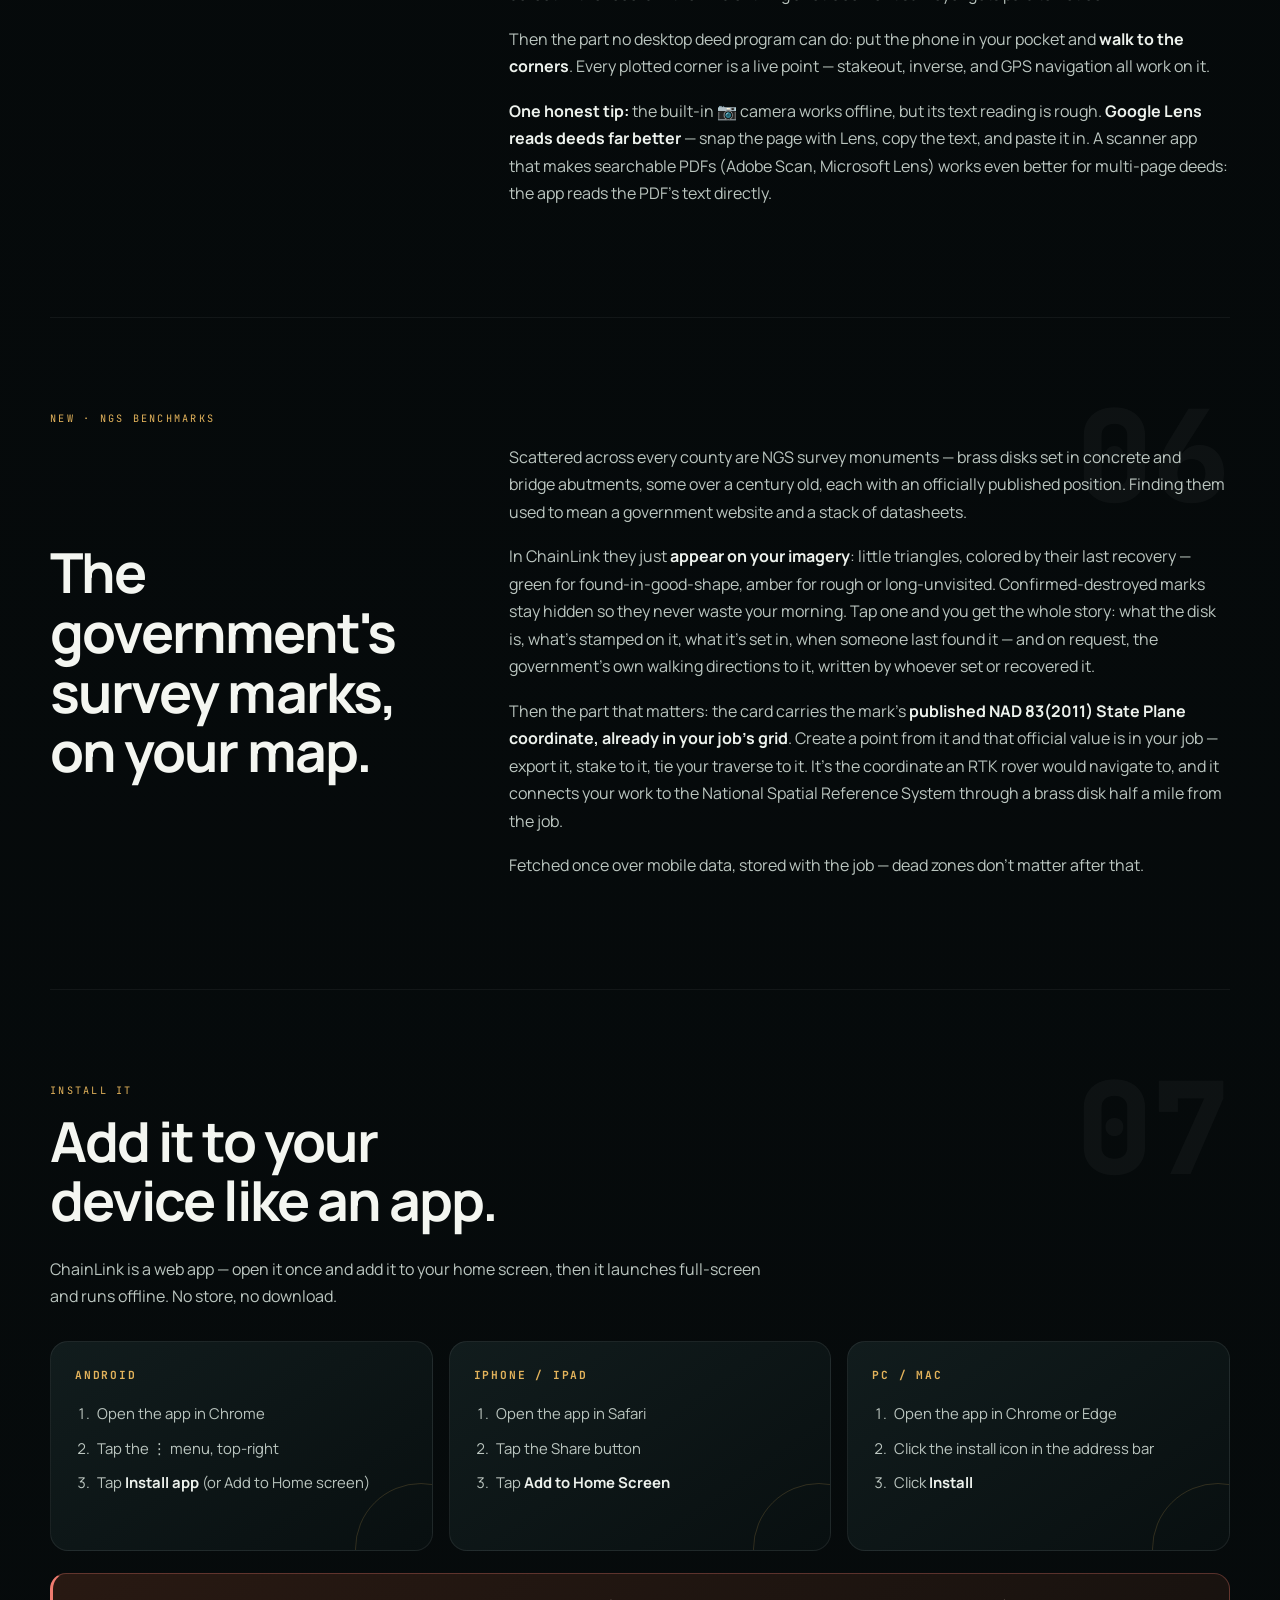
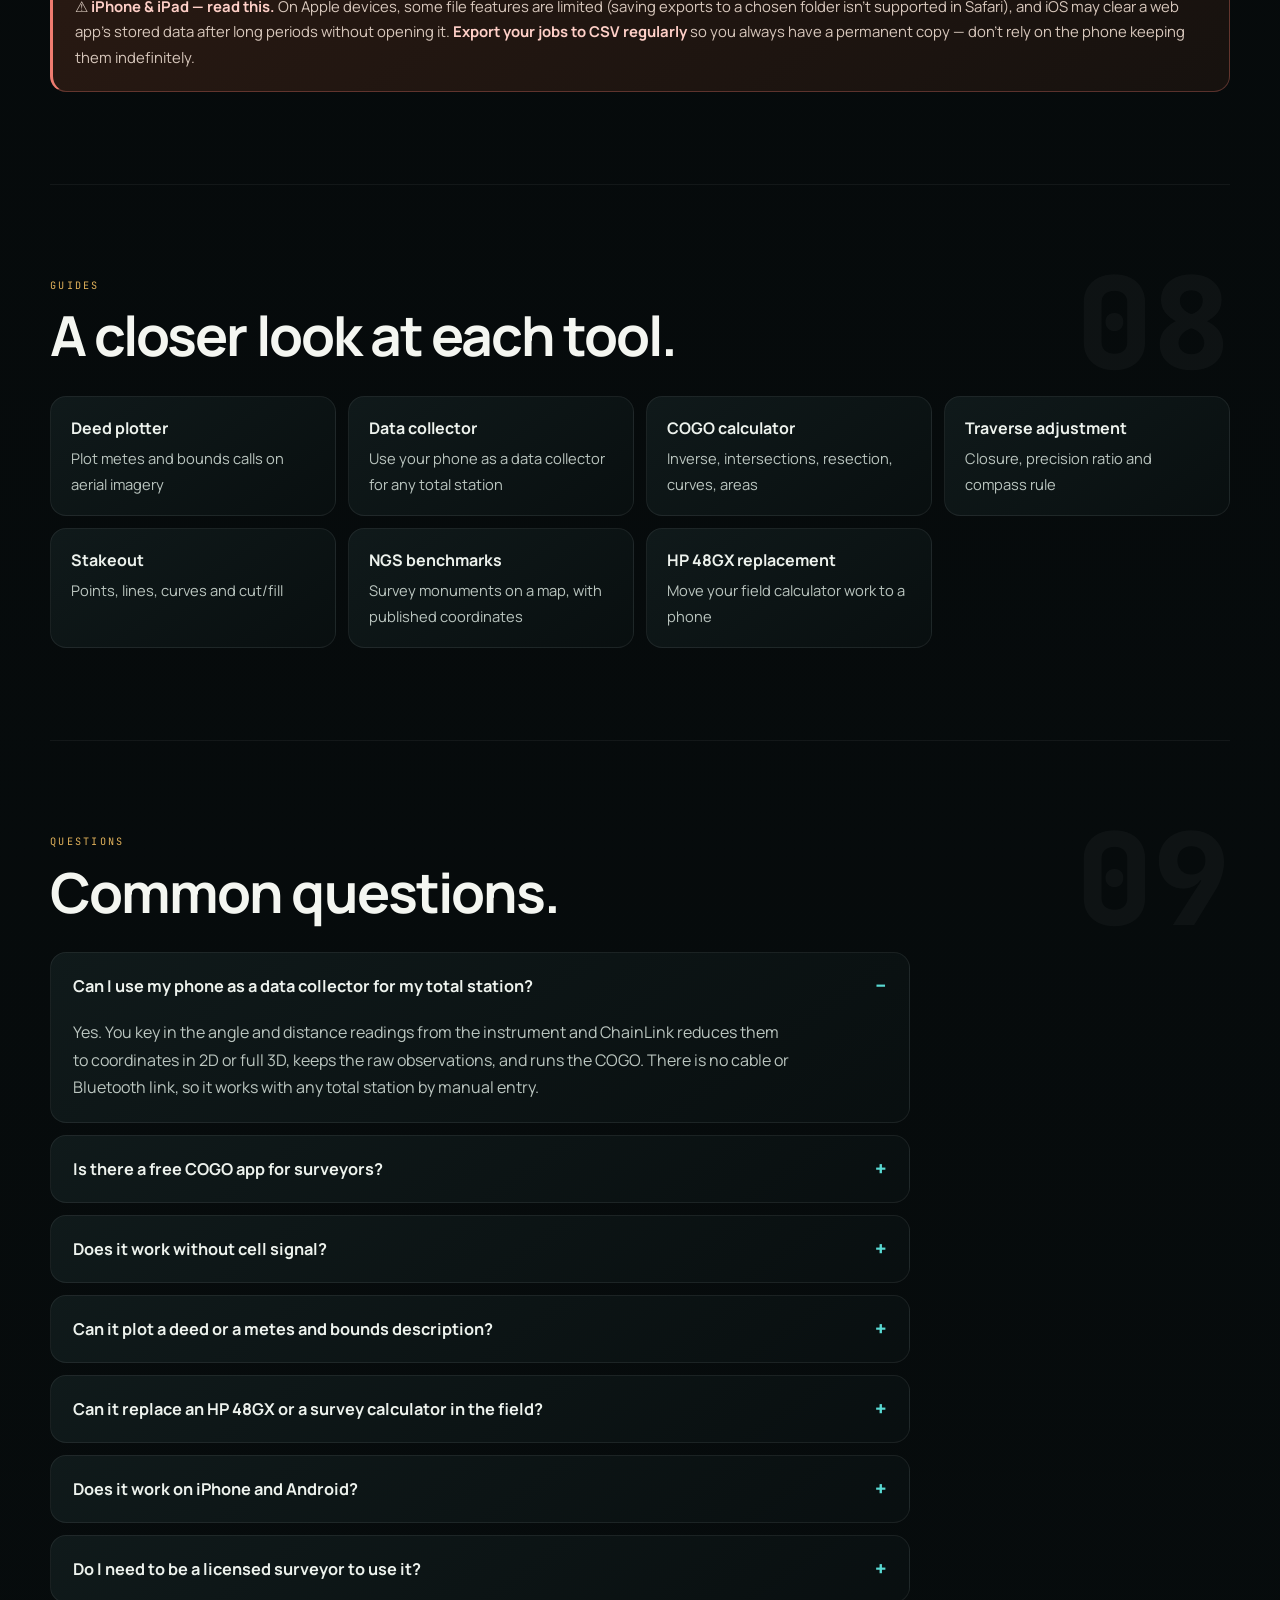
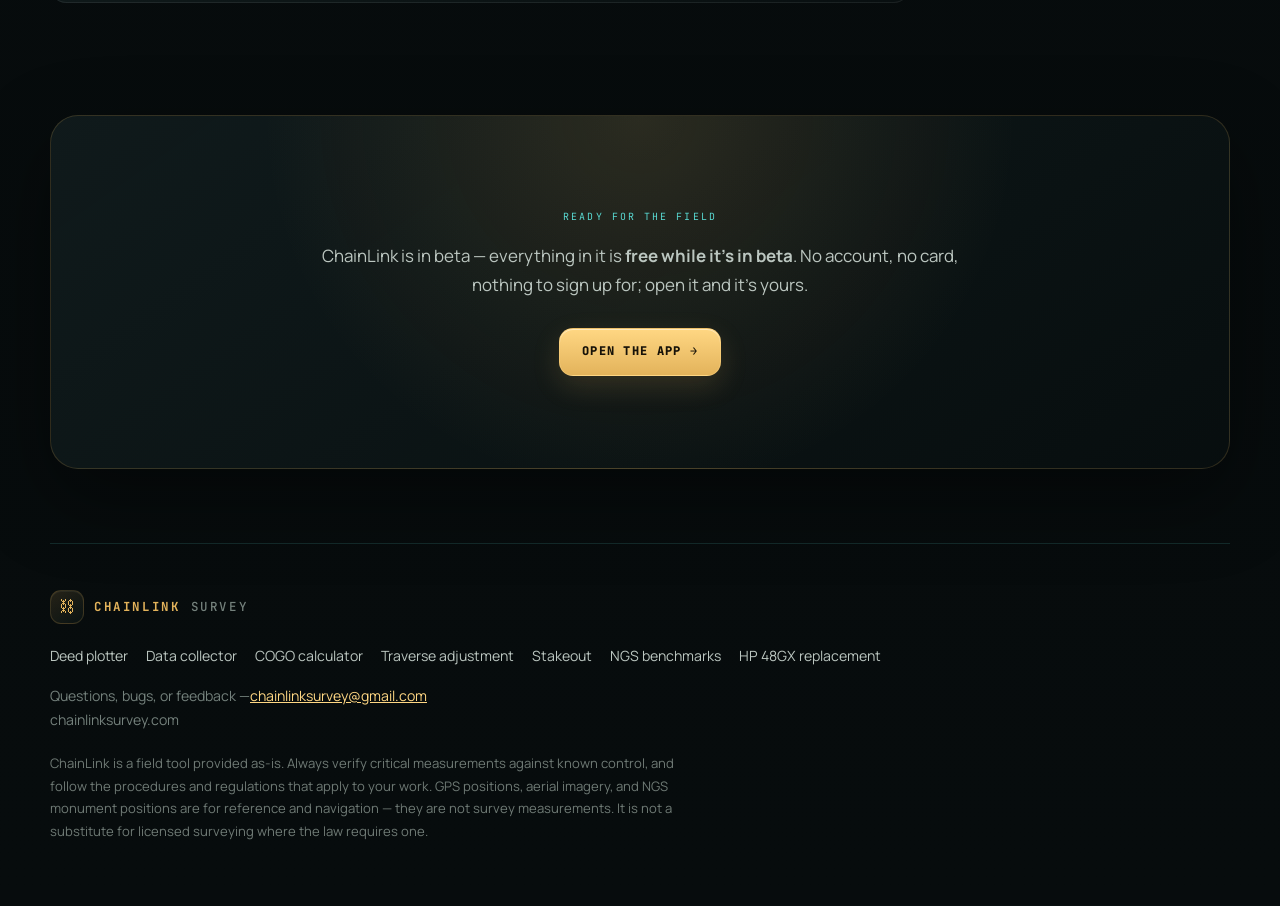
==== commit a8a376d0: "Add feature pages for search: deed plotter, data collector, COGO, traverse, stakeout, NGS, HP 48GX S" ====
--- a/index.html
+++ b/index.html
@@ -190,6 +190,11 @@
 .plat ol{margin-left:18px;color:var(--text2);font-size:.93rem}.plat li{margin:9px 0;padding-left:4px}
 .warn{background:linear-gradient(145deg,rgba(54,31,21,.72),rgba(30,21,16,.72));border:1px solid rgba(239,124,112,.30);border-left:3px solid var(--red);border-radius:16px;padding:20px 22px;margin-top:22px;color:#d8c8bd;font-size:.93rem}.warn b{color:#ffd0c8}
 
+ul.guides{list-style:none;display:grid;grid-template-columns:repeat(auto-fill,minmax(250px,1fr));gap:12px;margin-top:30px}
+ul.guides a{display:block;height:100%;padding:18px 20px;border:1px solid rgba(255,255,255,.07);border-radius:16px;background:linear-gradient(145deg,rgba(18,29,30,.82),rgba(10,17,18,.76));text-decoration:none;color:var(--text);transition:border-color .2s ease,transform .2s ease}
+ul.guides a:hover{border-color:rgba(227,179,91,.3);transform:translateY(-2px)}
+ul.guides b{display:block;color:var(--text)}ul.guides span{display:block;margin-top:4px;color:var(--text2);font-size:.92rem}
+footer nav{display:flex;flex-wrap:wrap;gap:8px 18px;margin:0 0 16px}footer nav a{color:var(--text2);text-decoration:none}footer nav a:hover{color:var(--text)}
 #faq .qa{max-width:860px;margin-top:30px;display:grid;gap:12px}
 #faq details{border:1px solid rgba(255,255,255,.07);border-radius:16px;background:linear-gradient(145deg,rgba(18,29,30,.82),rgba(10,17,18,.76));padding:0 22px}
 #faq summary{cursor:pointer;list-style:none;padding:19px 30px 19px 0;position:relative;color:var(--text);font-weight:700;font-size:1.02rem}
@@ -226,7 +231,7 @@
 <div class="wrap">
 <header>
 <a class="mark" href="https://chainlinksurvey.com"><span class="chain">⛓</span><b>CHAINLINK</b> <span class="lite">SURVEY</span></a>
-<nav aria-label="Primary" class="top-nav"><a href="#how">How it works</a><a href="#tools">Tools</a><a href="#deeds">Deeds</a><a href="#install">Install</a><a href="#faq">FAQ</a></nav><a class="btn small" href="https://app.chainlinksurvey.com">Open App →</a>
+<nav aria-label="Primary" class="top-nav"><a href="#how">How it works</a><a href="#tools">Tools</a><a href="#deeds">Deeds</a><a href="#install">Install</a><a href="#guides">Guides</a><a href="#faq">FAQ</a></nav><a class="btn small" href="https://app.chainlinksurvey.com">Open App →</a>
 </header>
 <div class="hero"><div class="hero-copy"><div class="eyebrow">Field data · COGO · Stakeout · GPS + Aerial imagery · Deed plotting · NGS benchmarks</div><div class="beta">BETA · FREE FOR NOW</div><h1>A survey data collector, already in your pocket.</h1><p class="lede">Import your existing points, set up over a known or assumed point, and shoot. ChainLink records your shots and works out coordinates in 2D or full 3D, then runs the COGO — inverse, intersections, resection, traverse adjustment, areas, and stakeout to points, lines, and curves. Works with no signal, with whatever total station you're running, and sends the file back to the office when you're done.</p><p class="lede">And because it lives on a phone, it can do what a data collector can't: <b>one GPS fix puts your job on real State Plane coordinates</b>, draws your work over <b>live aerial imagery</b>, shows where you're standing, and walks you to any point.</p><div class="hero-actions"><a class="btn" href="https://app.chainlinksurvey.com">Open the App →</a></div><div class="hero-points"><span class="hero-point"><strong>OFFLINE</strong> · after first load</span><span class="hero-point"><strong>NO ACCOUNT</strong> · open and work</span><span class="hero-point"><strong>ANY TOTAL STATION</strong> · manual entry</span></div></div><figure class="shot">
 <img alt="ChainLink on a phone — a measured traverse with bearings and distances drawn over live satellite imagery, with the crew's GPS position shown as a blue dot" decoding="async" fetchpriority="high" height="2020" onerror="this.closest('figure').classList.add('image-missing')" src="landing-hero-phone.jpg" width="1080"/>
@@ -326,7 +331,12 @@
 </div>
 <div class="warn">⚠ <b>iPhone &amp; iPad — read this.</b> On Apple devices, some file features are limited (saving exports to a chosen folder isn't supported in Safari), and iOS may clear a web app's stored data after long periods without opening it. <b>Export your jobs to CSV regularly</b> so you always have a permanent copy — don't rely on the phone keeping them indefinitely.</div>
 </section>
-<section data-index="08" id="faq">
+<section data-index="08" id="guides">
+<div class="kicker">Guides</div>
+<h2>A closer look at each tool.</h2>
+<ul class="guides"><li><a href="/deed-plotter"><b>Deed plotter</b><span>Plot metes and bounds calls on aerial imagery</span></a></li><li><a href="/total-station-data-collector"><b>Data collector</b><span>Use your phone as a data collector for any total station</span></a></li><li><a href="/cogo-calculator"><b>COGO calculator</b><span>Inverse, intersections, resection, curves, areas</span></a></li><li><a href="/traverse-adjustment"><b>Traverse adjustment</b><span>Closure, precision ratio and compass rule</span></a></li><li><a href="/survey-stakeout-app"><b>Stakeout</b><span>Points, lines, curves and cut/fill</span></a></li><li><a href="/ngs-benchmarks-map"><b>NGS benchmarks</b><span>Survey monuments on a map, with published coordinates</span></a></li><li><a href="/hp-48gx-alternative"><b>HP 48GX replacement</b><span>Move your field calculator work to a phone</span></a></li></ul>
+</section>
+<section data-index="09" id="faq">
 <div class="kicker">Questions</div>
 <h2>Common questions.</h2>
 <div class="qa">
@@ -345,7 +355,8 @@
 </div>
 <footer>
 <a class="mark" href="https://chainlinksurvey.com"><span class="chain">⛓</span><b>CHAINLINK</b> <span class="lite">SURVEY</span></a>
-<div>Questions, bugs, or feedback — <a href="mailto:chainlinksurvey@gmail.com">chainlinksurvey@gmail.com</a><br/>chainlinksurvey.com</div>
+<nav aria-label="Guides"><a href="/deed-plotter">Deed plotter</a><a href="/total-station-data-collector">Data collector</a><a href="/cogo-calculator">COGO calculator</a><a href="/traverse-adjustment">Traverse adjustment</a><a href="/survey-stakeout-app">Stakeout</a><a href="/ngs-benchmarks-map">NGS benchmarks</a><a href="/hp-48gx-alternative">HP 48GX replacement</a></nav>
+<div>Questions, bugs, or feedback —<a href="mailto:chainlinksurvey@gmail.com">chainlinksurvey@gmail.com</a><br/>chainlinksurvey.com</div>
 <div class="legal">ChainLink is a field tool provided as-is. Always verify critical measurements against known control, and follow the procedures and regulations that apply to your work. GPS positions, aerial imagery, and NGS monument positions are for reference and navigation — they are not survey measurements. It is not a substitute for licensed surveying where the law requires one.</div>
 </footer>
 </div>
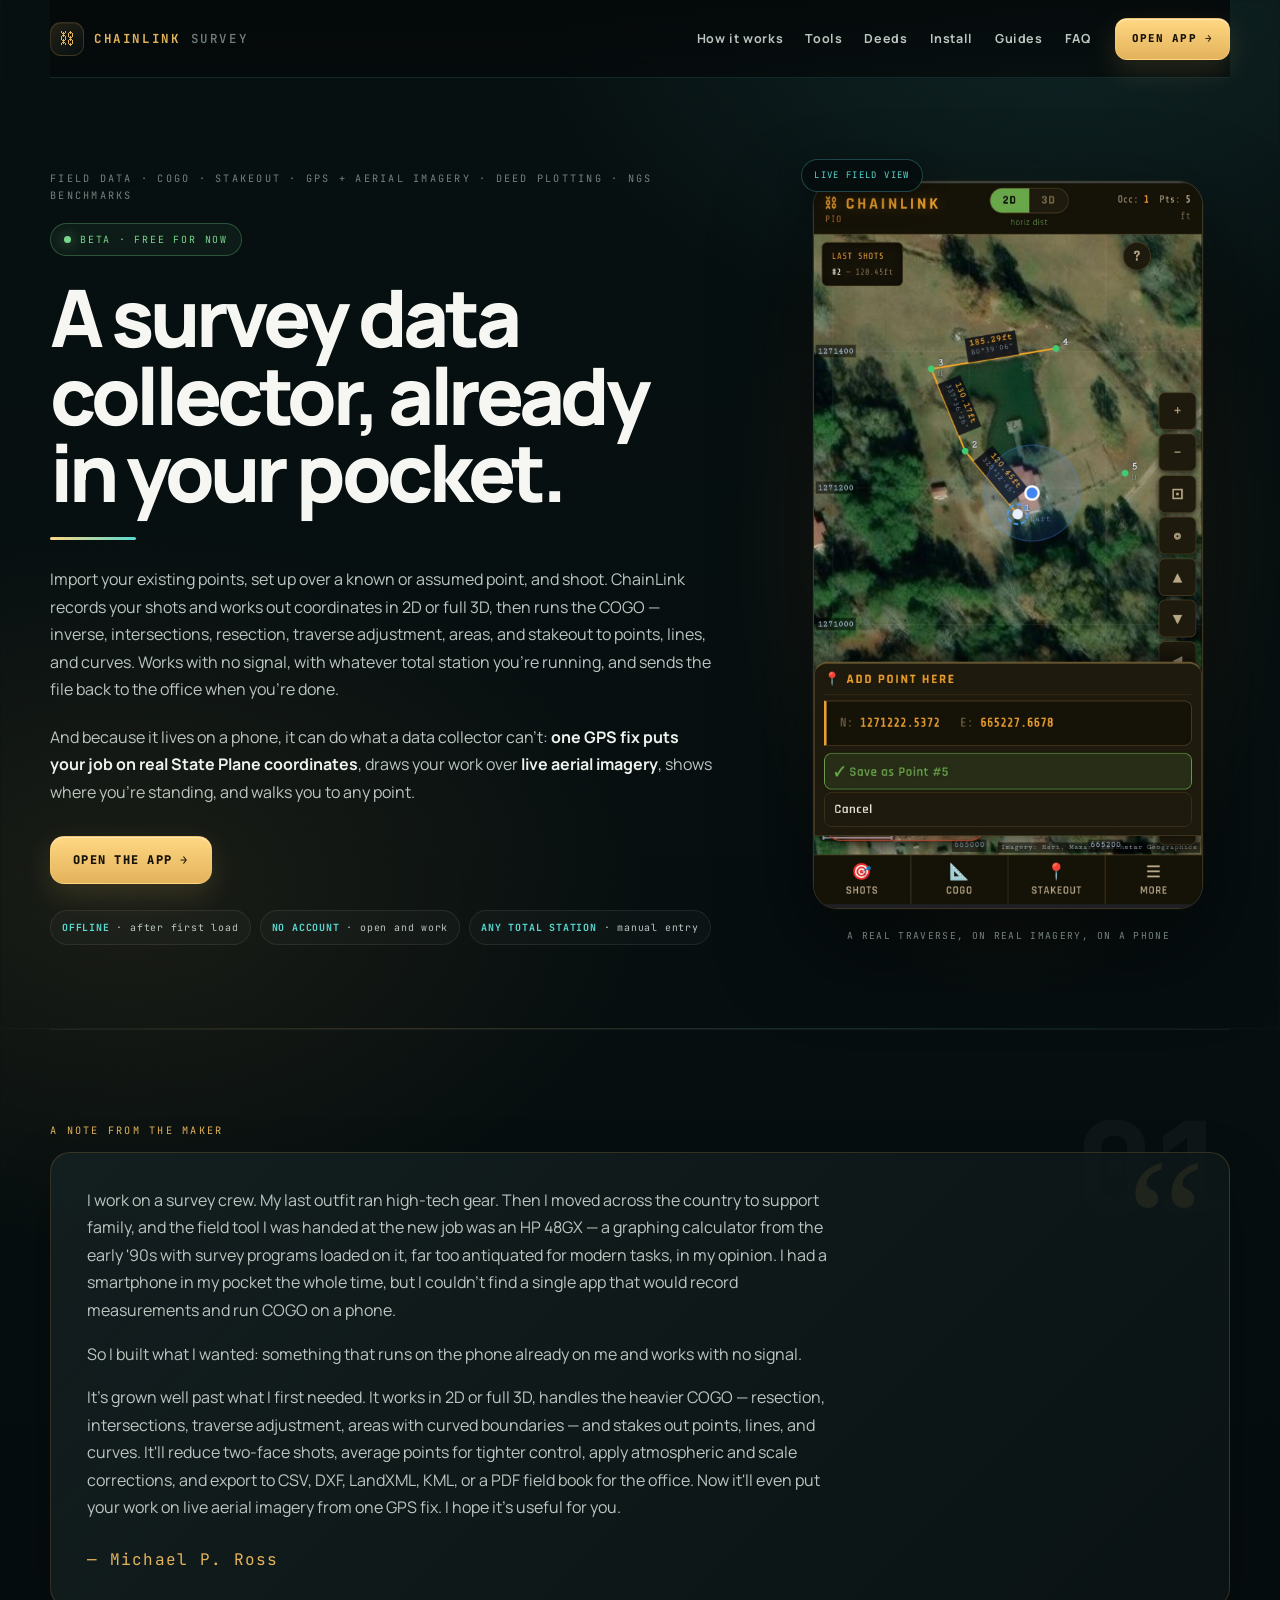
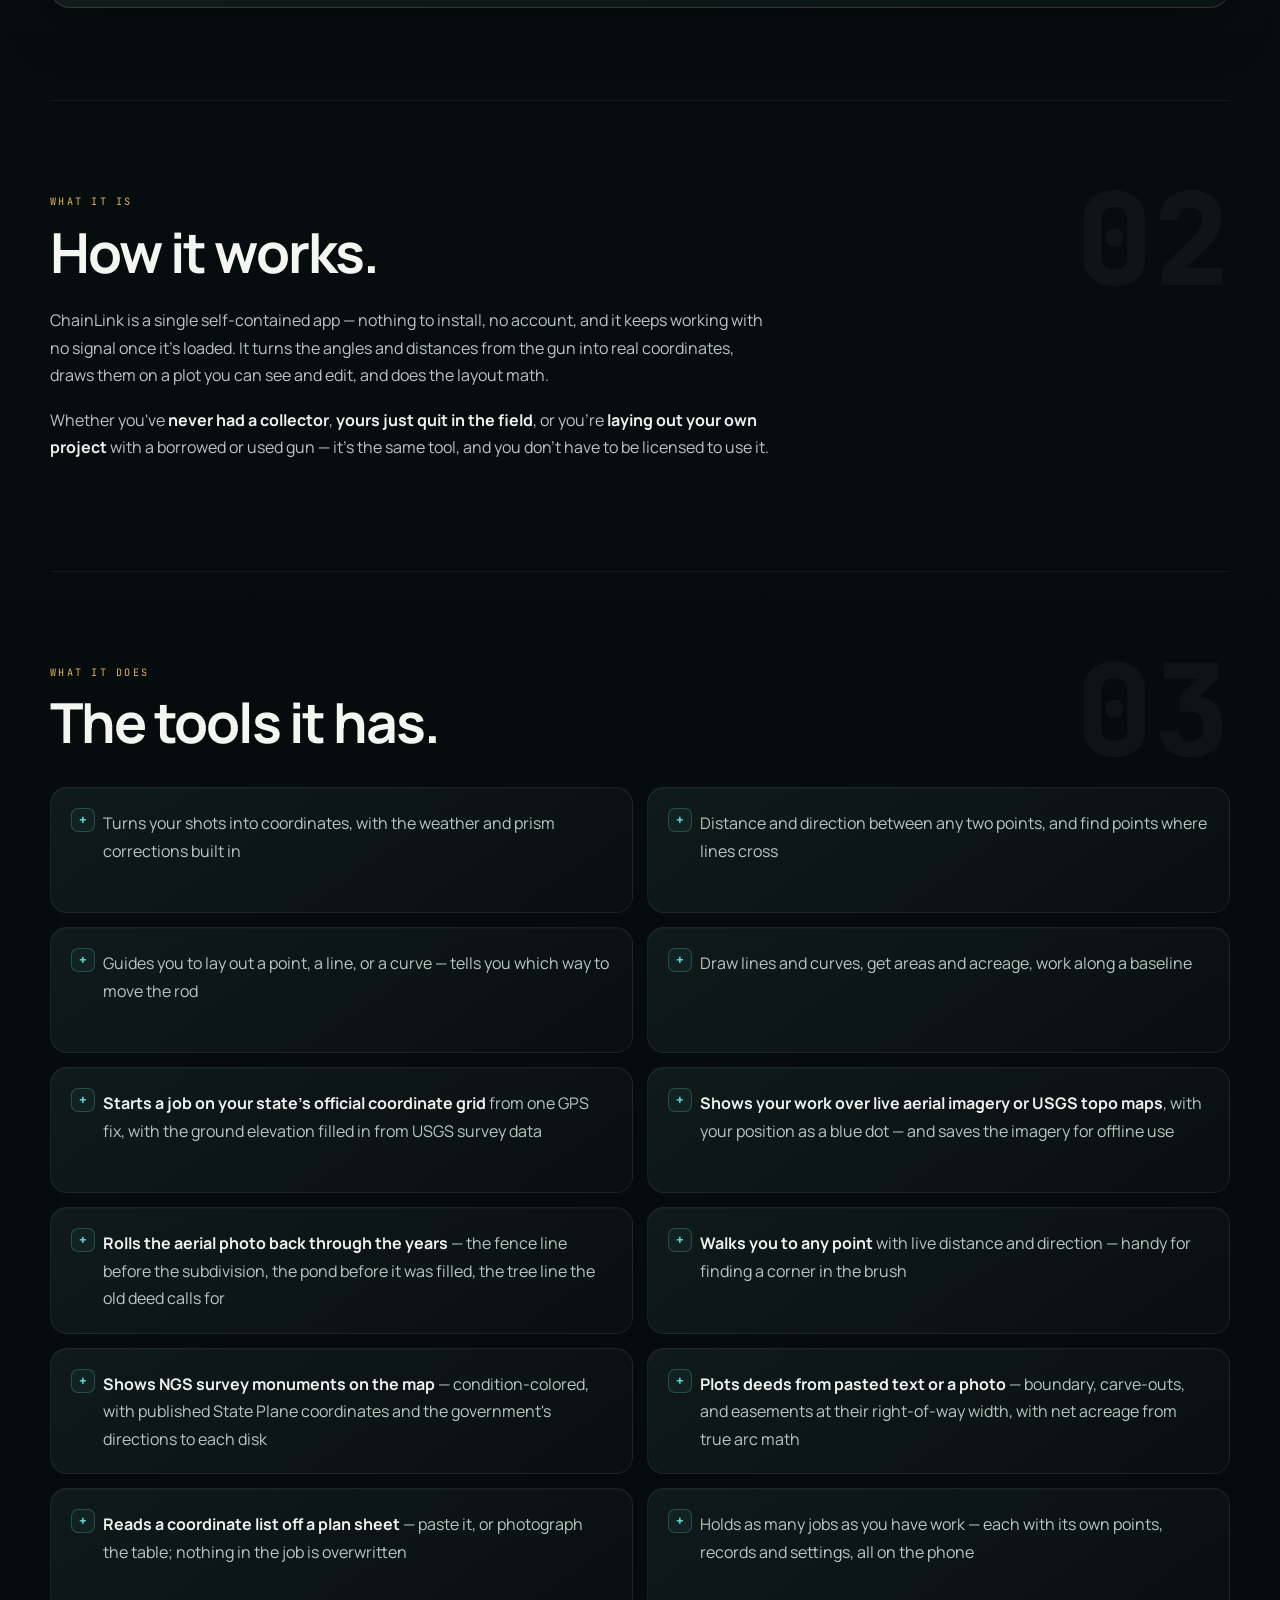
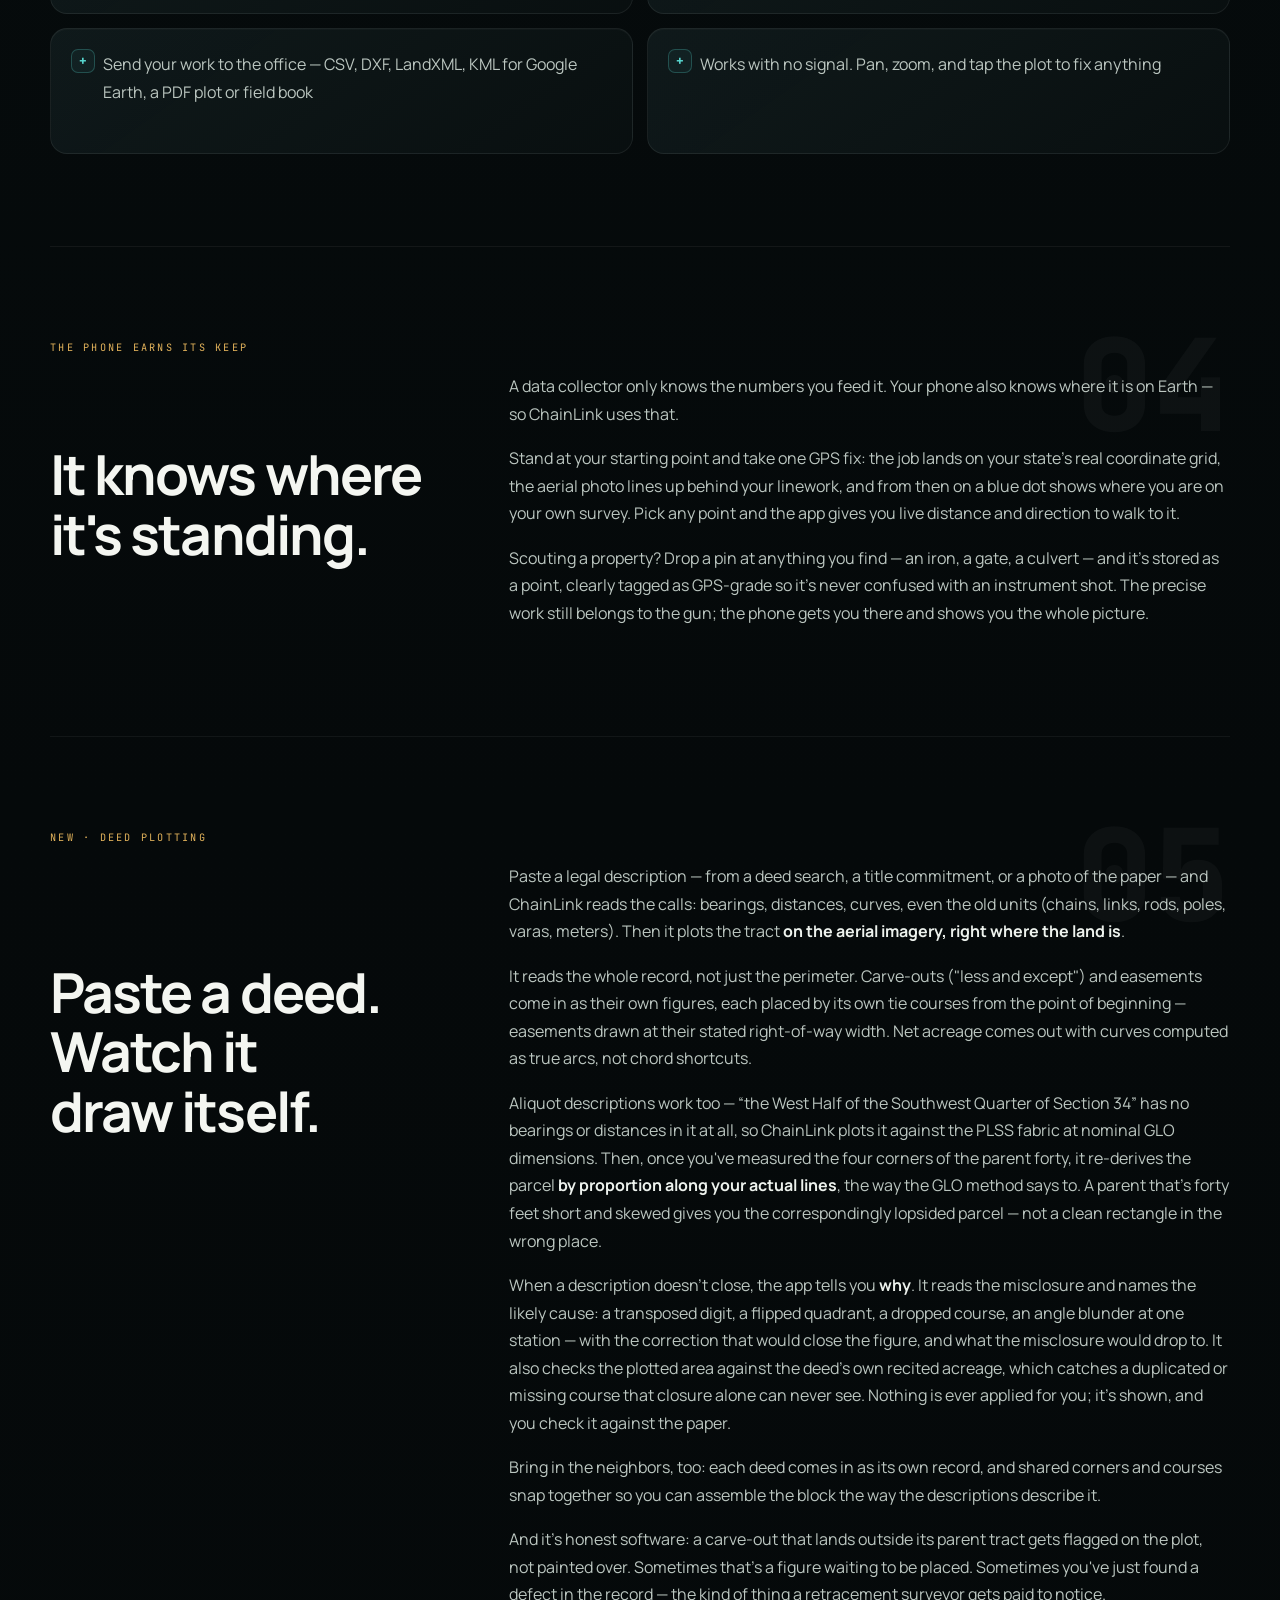
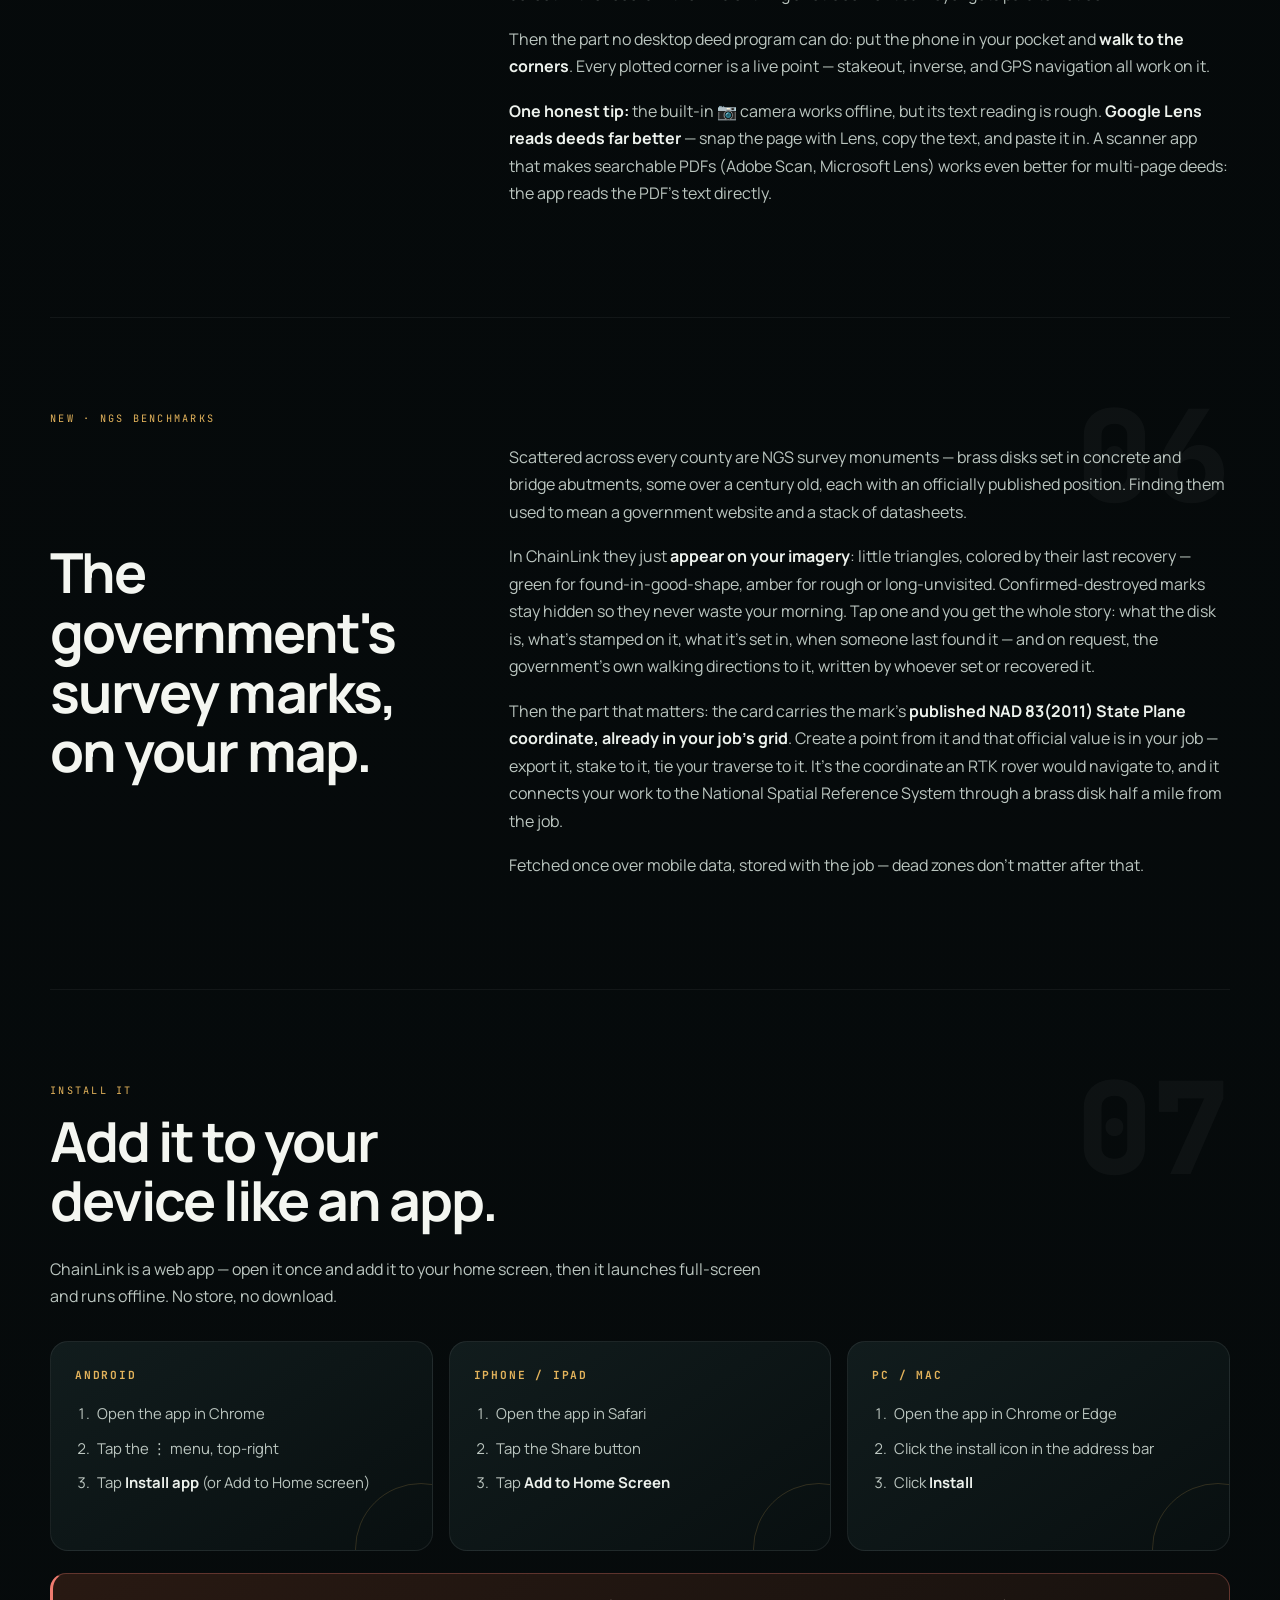
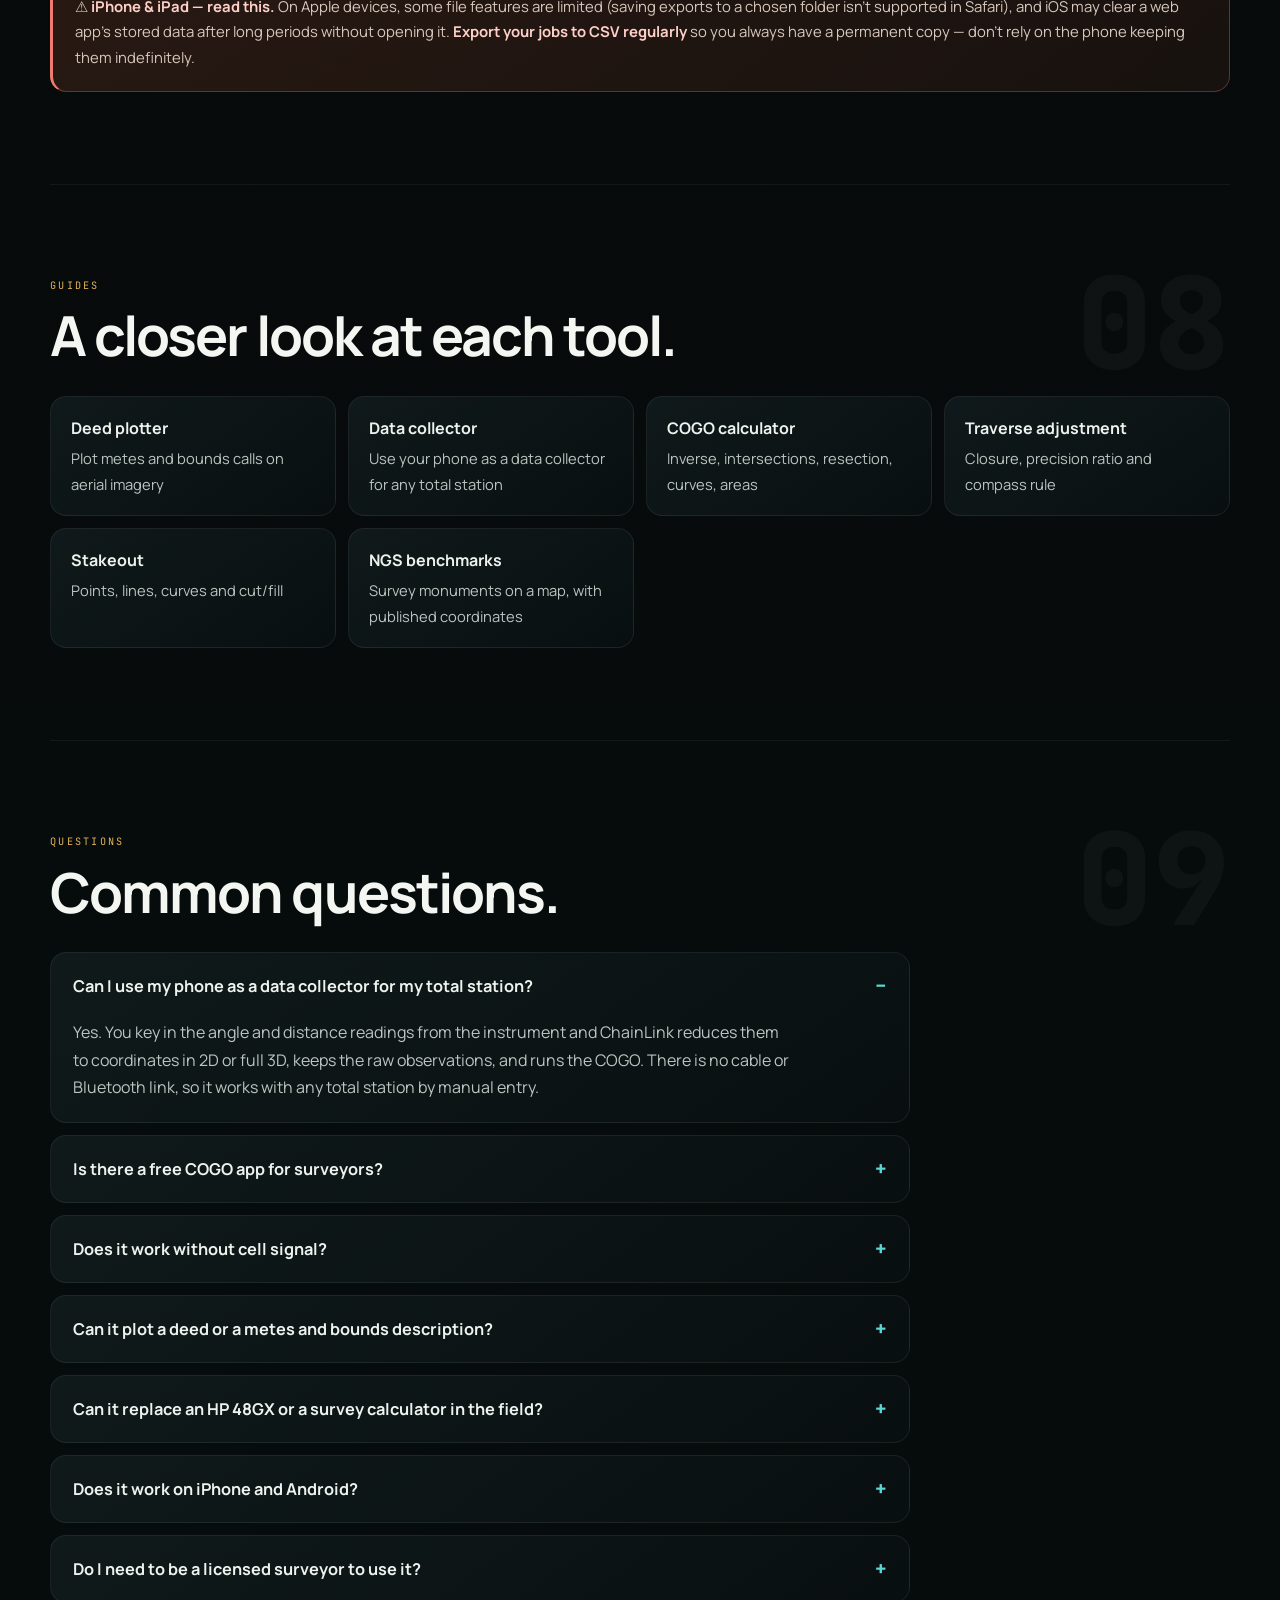
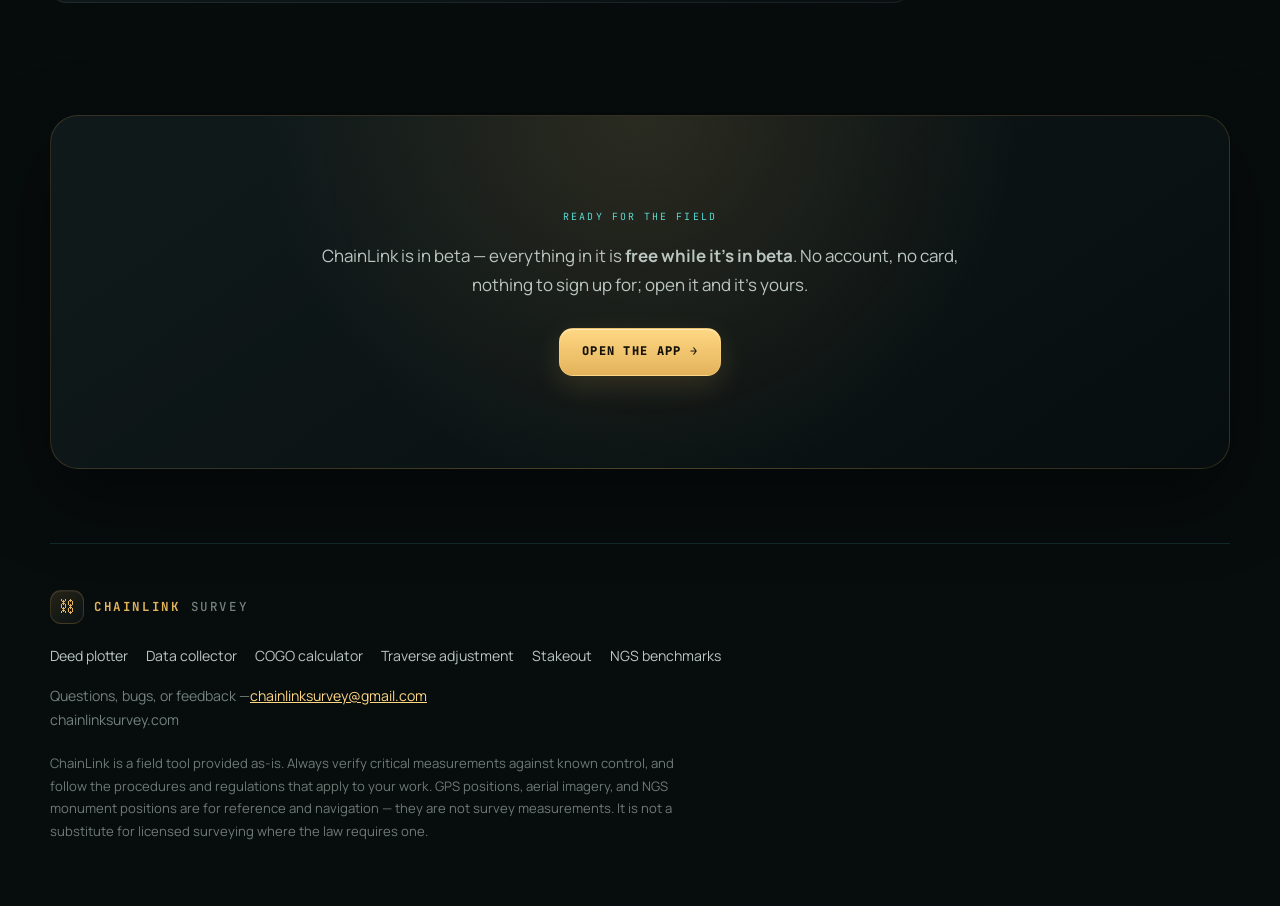
==== commit 135b7e33: "Remove the HP 48GX page and its links Co-Authored-By: Claude Opus 5.5 <noreply@anthropic.com> Claude" ====
--- a/index.html
+++ b/index.html
@@ -334,7 +334,7 @@
 <section data-index="08" id="guides">
 <div class="kicker">Guides</div>
 <h2>A closer look at each tool.</h2>
-<ul class="guides"><li><a href="/deed-plotter"><b>Deed plotter</b><span>Plot metes and bounds calls on aerial imagery</span></a></li><li><a href="/total-station-data-collector"><b>Data collector</b><span>Use your phone as a data collector for any total station</span></a></li><li><a href="/cogo-calculator"><b>COGO calculator</b><span>Inverse, intersections, resection, curves, areas</span></a></li><li><a href="/traverse-adjustment"><b>Traverse adjustment</b><span>Closure, precision ratio and compass rule</span></a></li><li><a href="/survey-stakeout-app"><b>Stakeout</b><span>Points, lines, curves and cut/fill</span></a></li><li><a href="/ngs-benchmarks-map"><b>NGS benchmarks</b><span>Survey monuments on a map, with published coordinates</span></a></li><li><a href="/hp-48gx-alternative"><b>HP 48GX replacement</b><span>Move your field calculator work to a phone</span></a></li></ul>
+<ul class="guides"><li><a href="/deed-plotter"><b>Deed plotter</b><span>Plot metes and bounds calls on aerial imagery</span></a></li><li><a href="/total-station-data-collector"><b>Data collector</b><span>Use your phone as a data collector for any total station</span></a></li><li><a href="/cogo-calculator"><b>COGO calculator</b><span>Inverse, intersections, resection, curves, areas</span></a></li><li><a href="/traverse-adjustment"><b>Traverse adjustment</b><span>Closure, precision ratio and compass rule</span></a></li><li><a href="/survey-stakeout-app"><b>Stakeout</b><span>Points, lines, curves and cut/fill</span></a></li><li><a href="/ngs-benchmarks-map"><b>NGS benchmarks</b><span>Survey monuments on a map, with published coordinates</span></a></li></ul>
 </section>
 <section data-index="09" id="faq">
 <div class="kicker">Questions</div>
@@ -355,7 +355,7 @@
 </div>
 <footer>
 <a class="mark" href="https://chainlinksurvey.com"><span class="chain">⛓</span><b>CHAINLINK</b> <span class="lite">SURVEY</span></a>
-<nav aria-label="Guides"><a href="/deed-plotter">Deed plotter</a><a href="/total-station-data-collector">Data collector</a><a href="/cogo-calculator">COGO calculator</a><a href="/traverse-adjustment">Traverse adjustment</a><a href="/survey-stakeout-app">Stakeout</a><a href="/ngs-benchmarks-map">NGS benchmarks</a><a href="/hp-48gx-alternative">HP 48GX replacement</a></nav>
+<nav aria-label="Guides"><a href="/deed-plotter">Deed plotter</a><a href="/total-station-data-collector">Data collector</a><a href="/cogo-calculator">COGO calculator</a><a href="/traverse-adjustment">Traverse adjustment</a><a href="/survey-stakeout-app">Stakeout</a><a href="/ngs-benchmarks-map">NGS benchmarks</a></nav>
 <div>Questions, bugs, or feedback —<a href="mailto:chainlinksurvey@gmail.com">chainlinksurvey@gmail.com</a><br/>chainlinksurvey.com</div>
 <div class="legal">ChainLink is a field tool provided as-is. Always verify critical measurements against known control, and follow the procedures and regulations that apply to your work. GPS positions, aerial imagery, and NGS monument positions are for reference and navigation — they are not survey measurements. It is not a substitute for licensed surveying where the law requires one.</div>
 </footer>
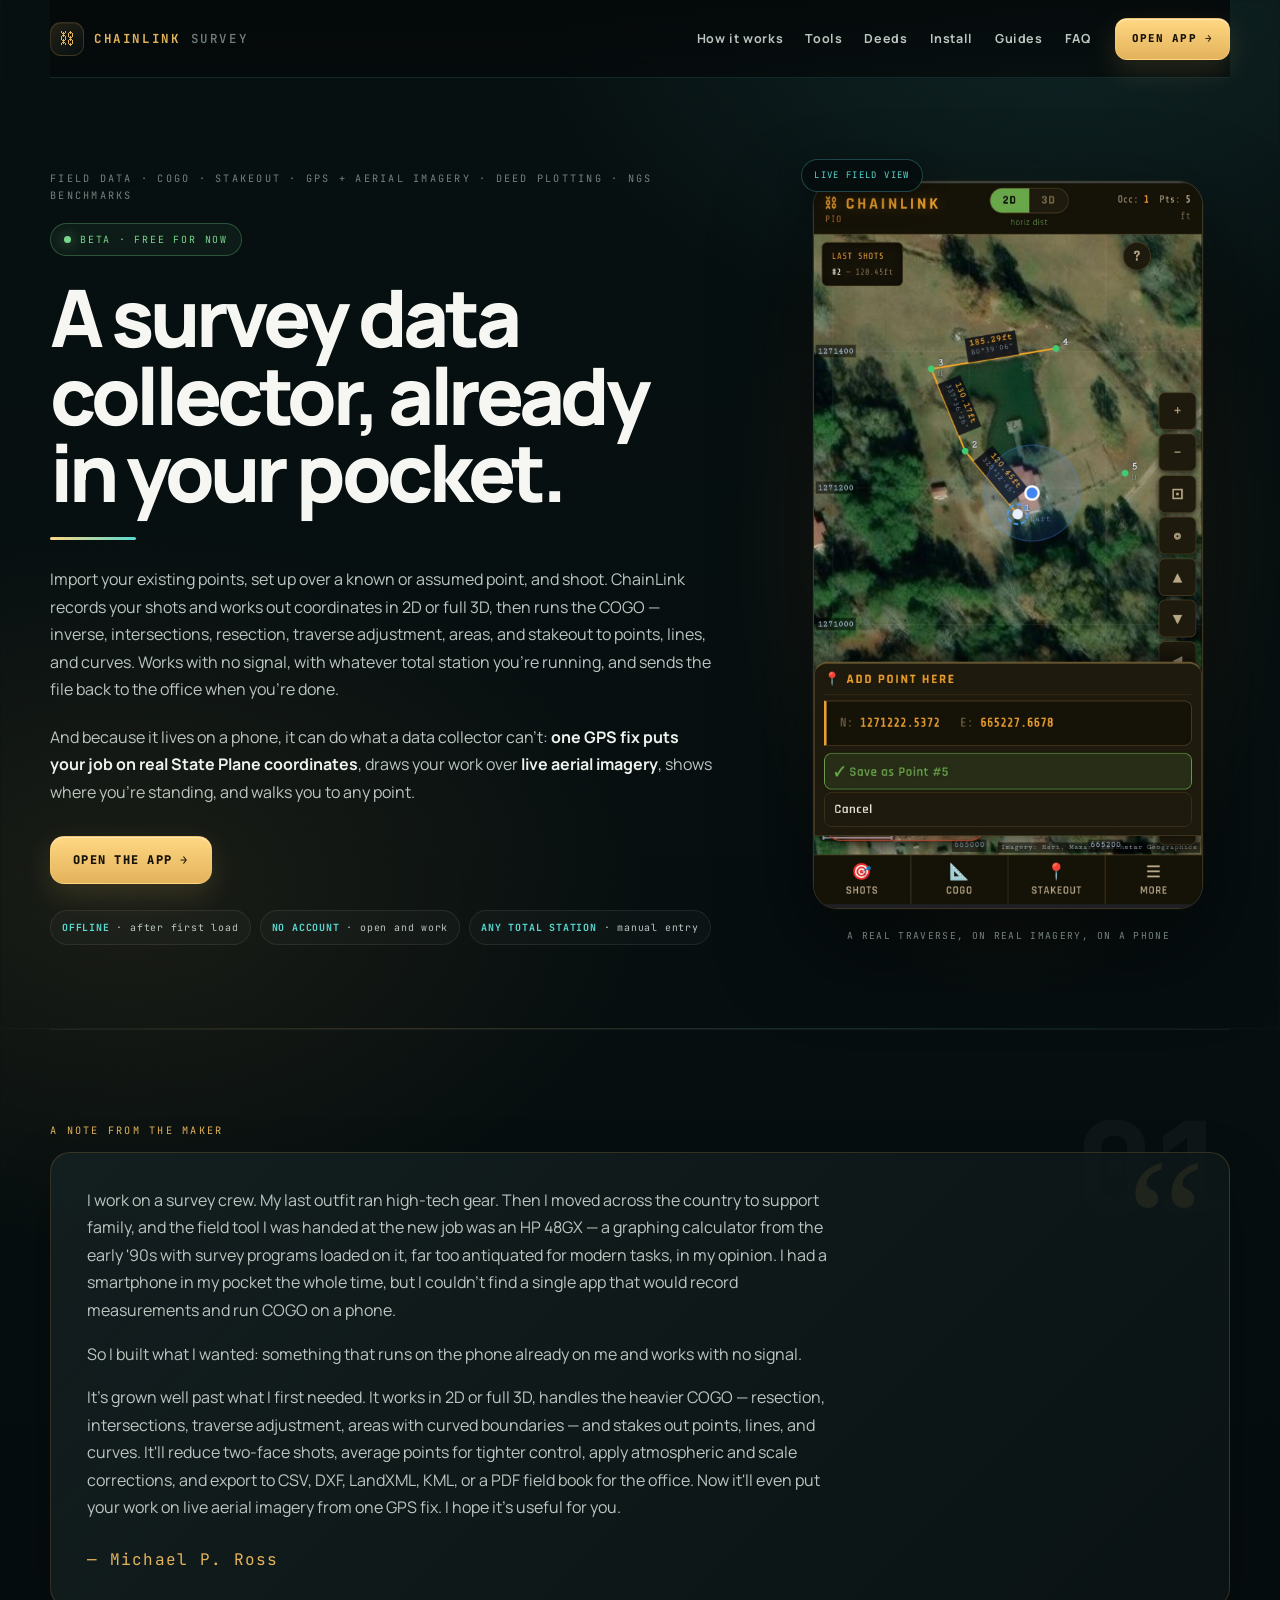
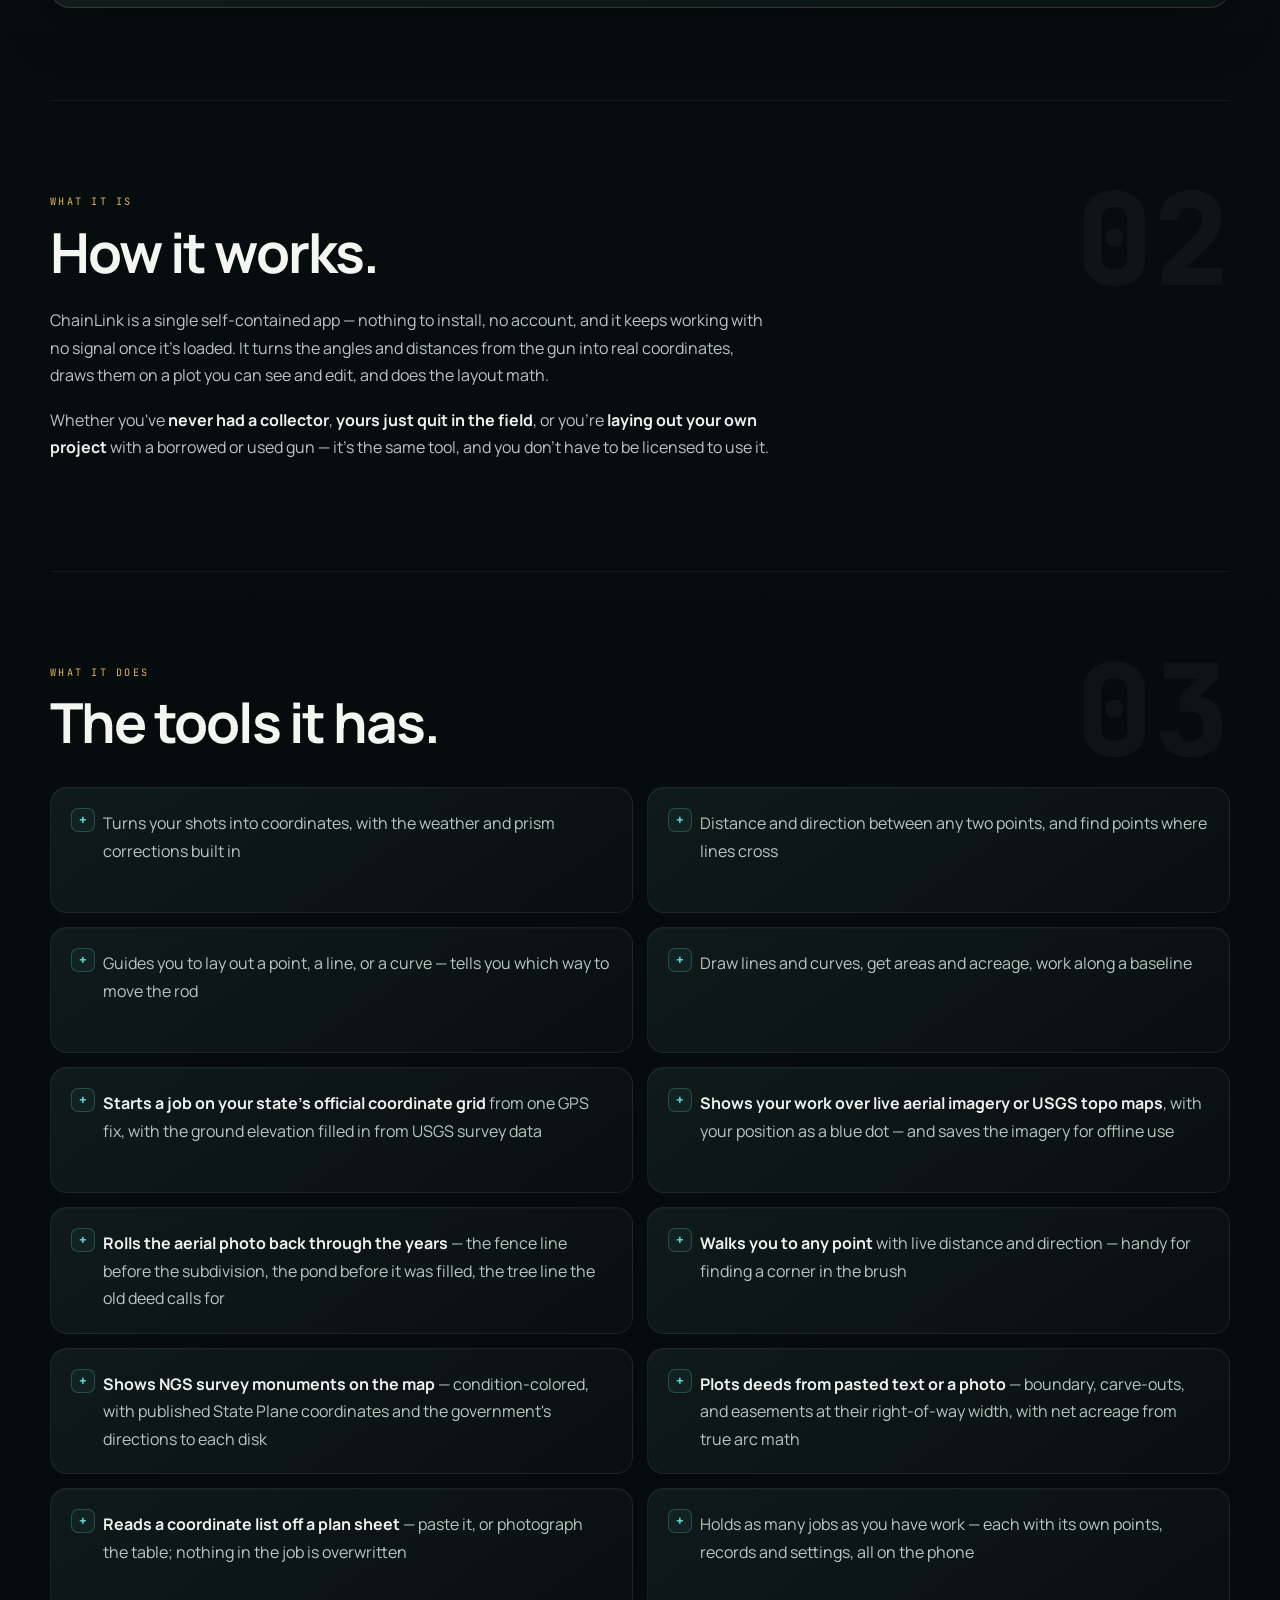
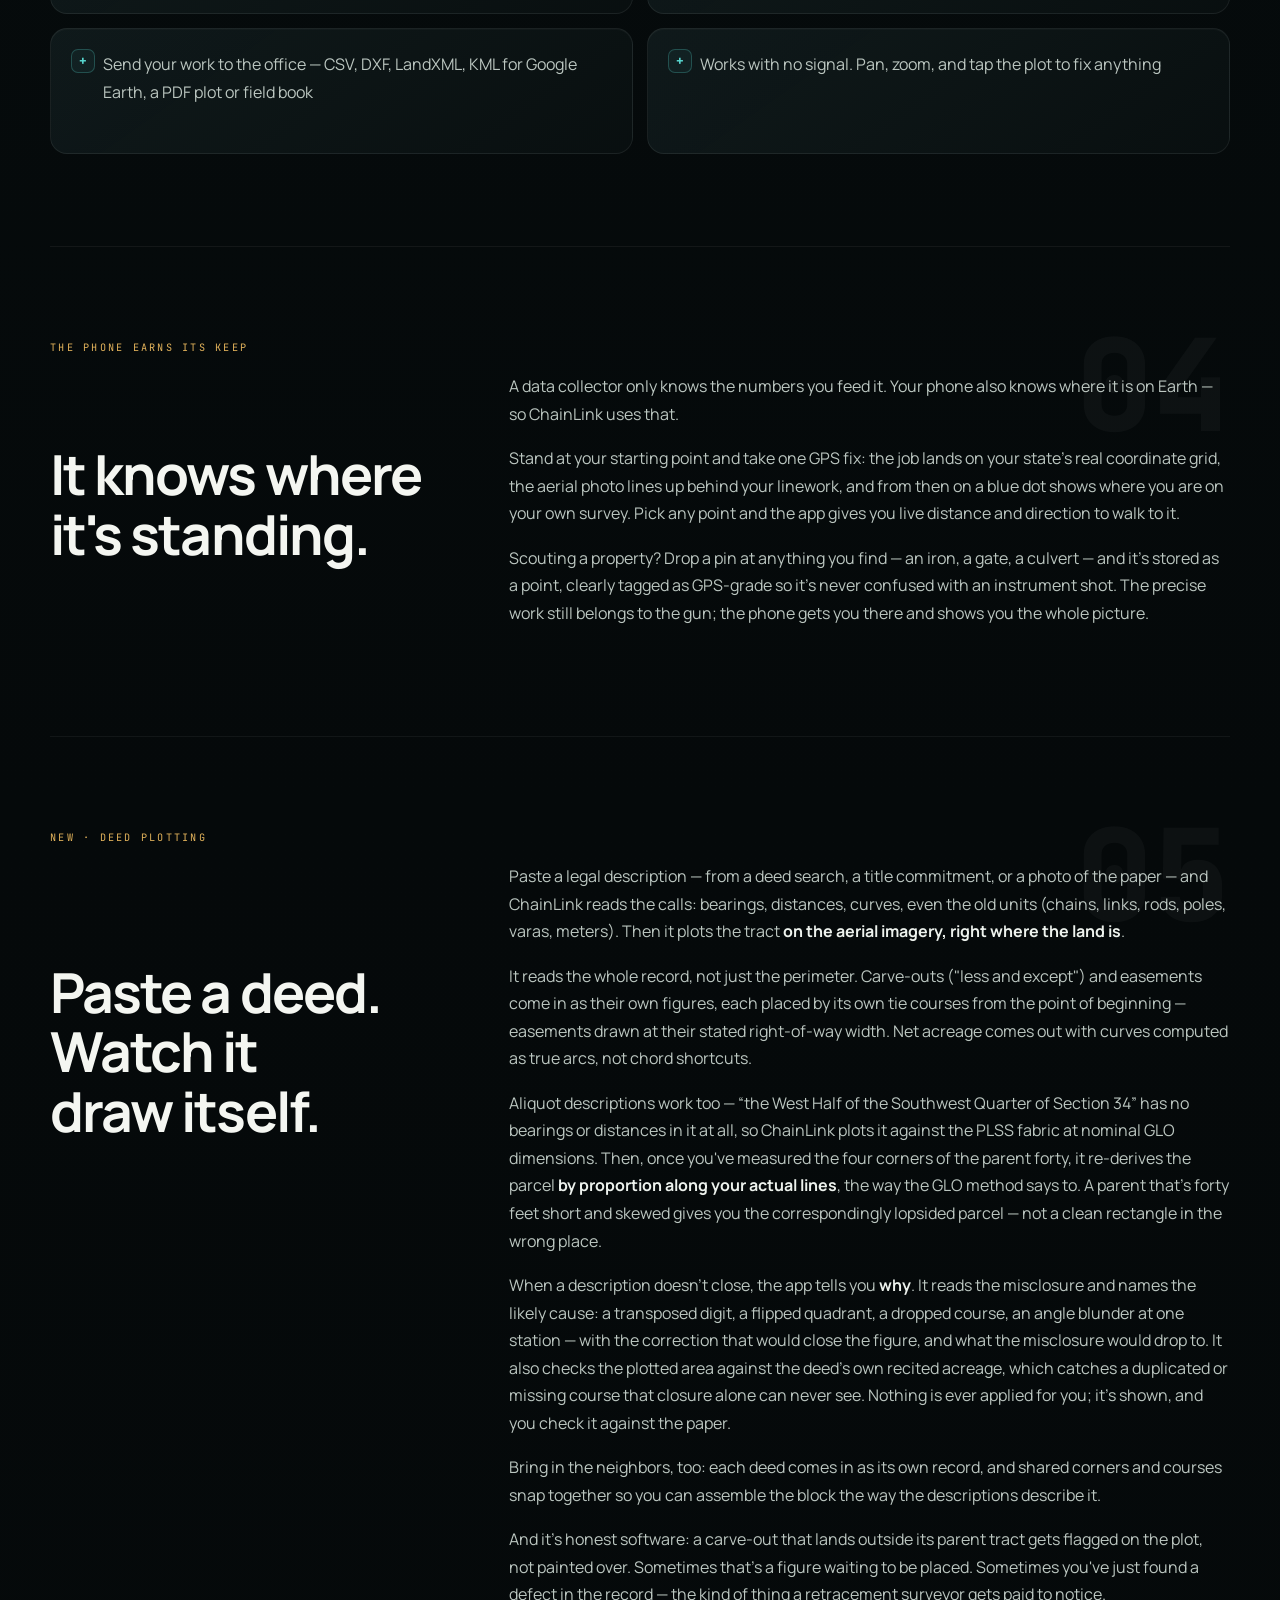
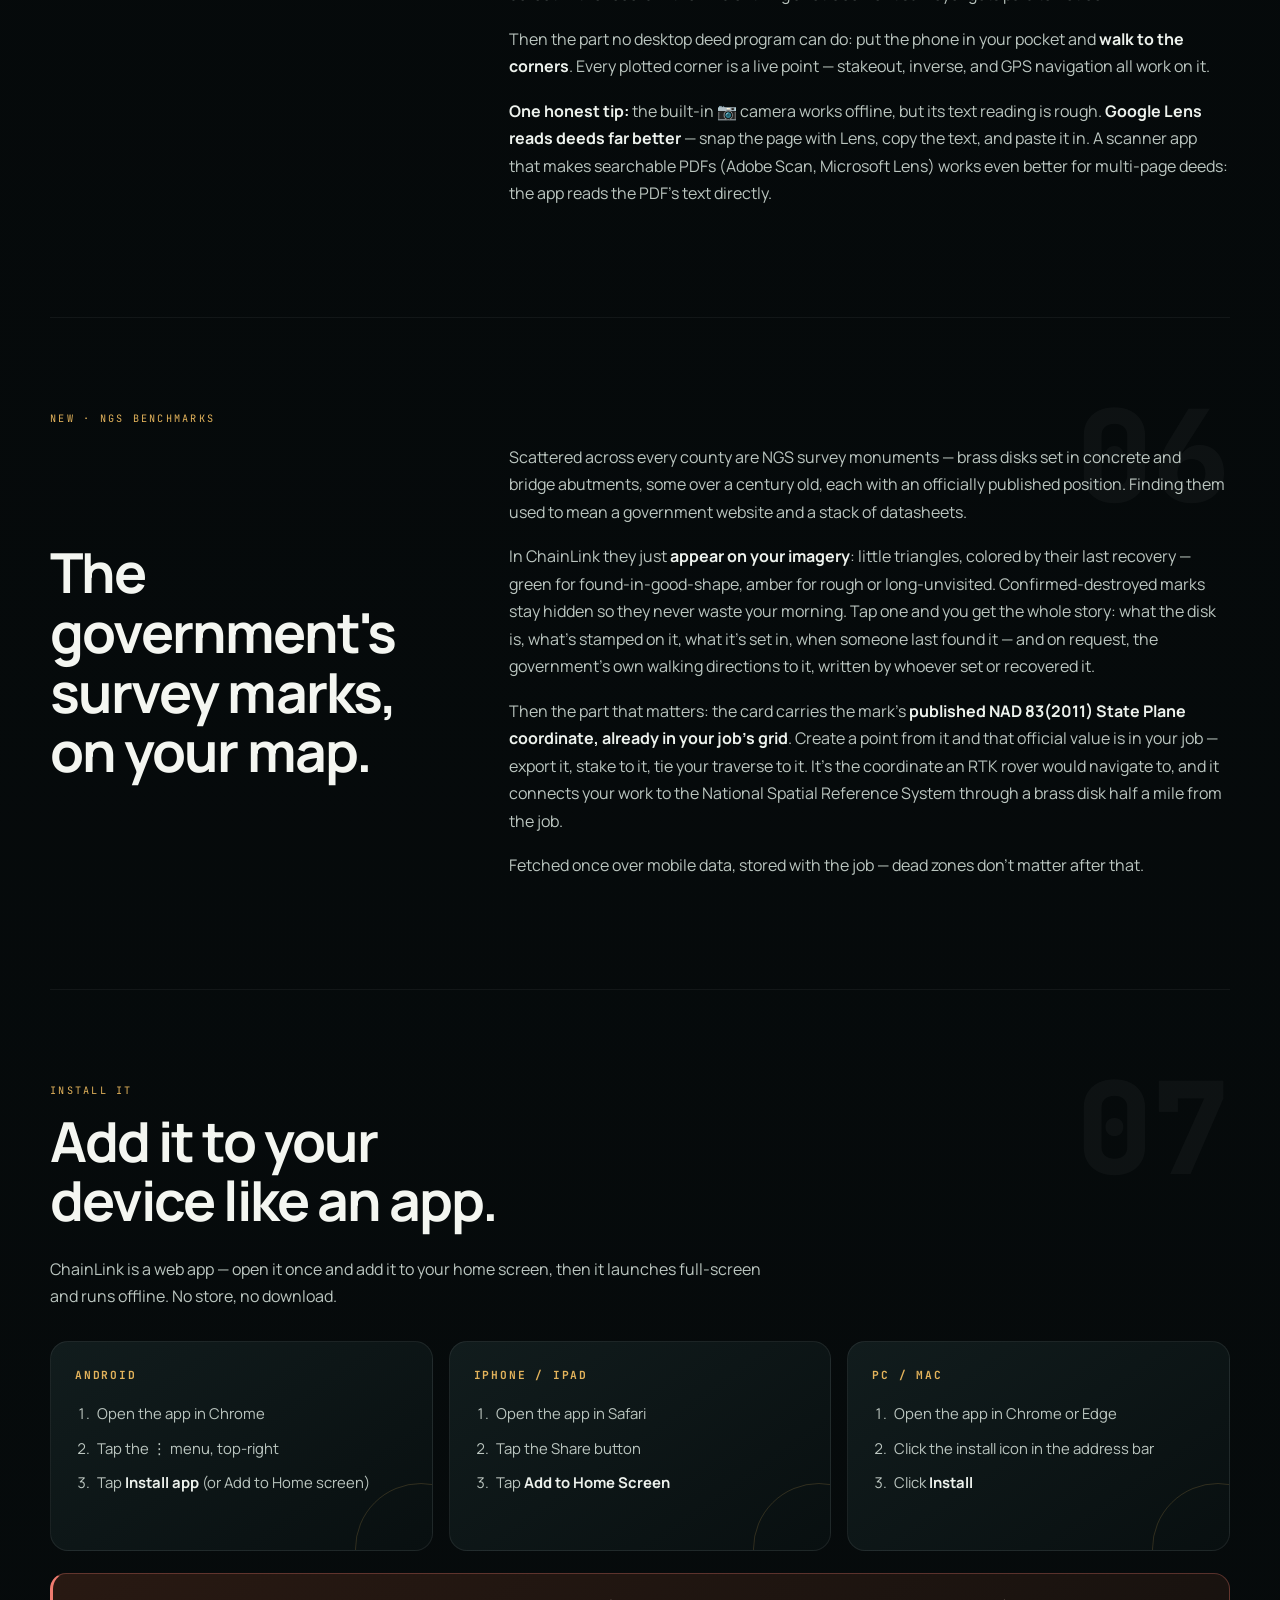
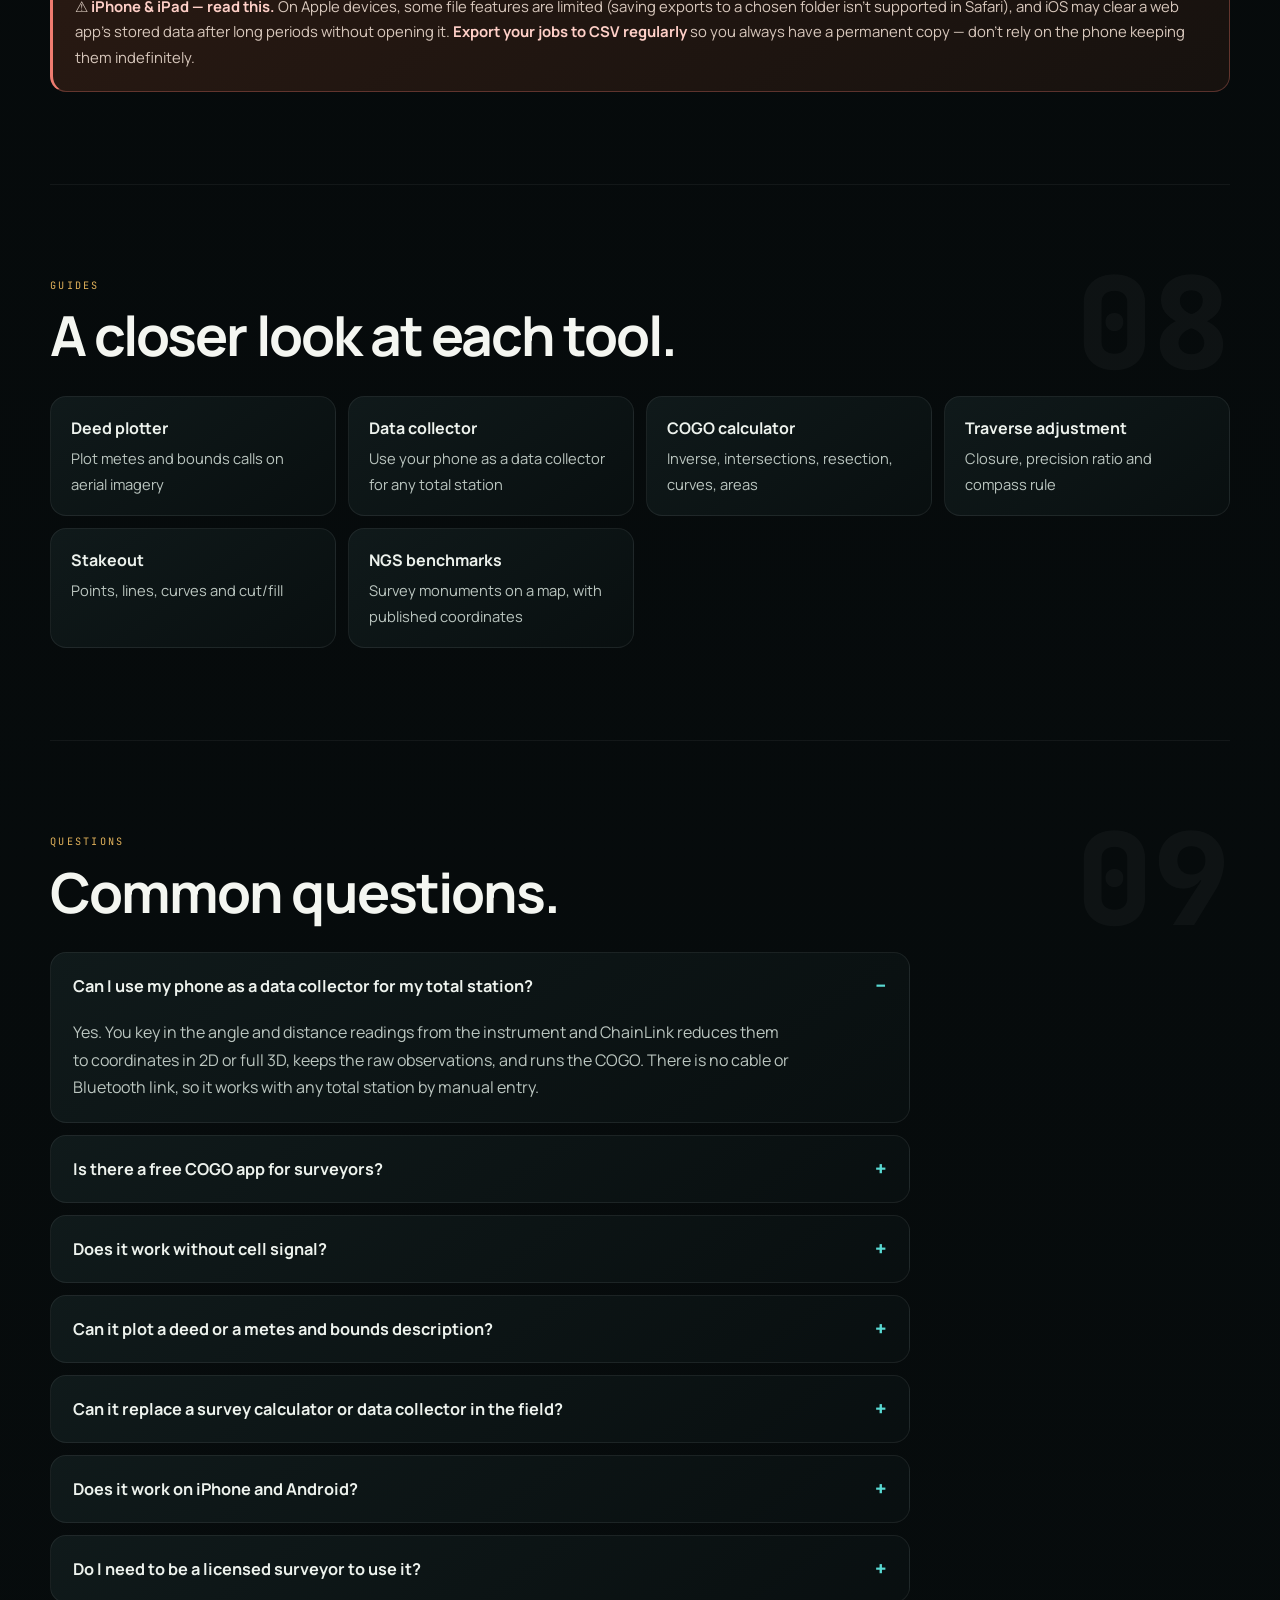
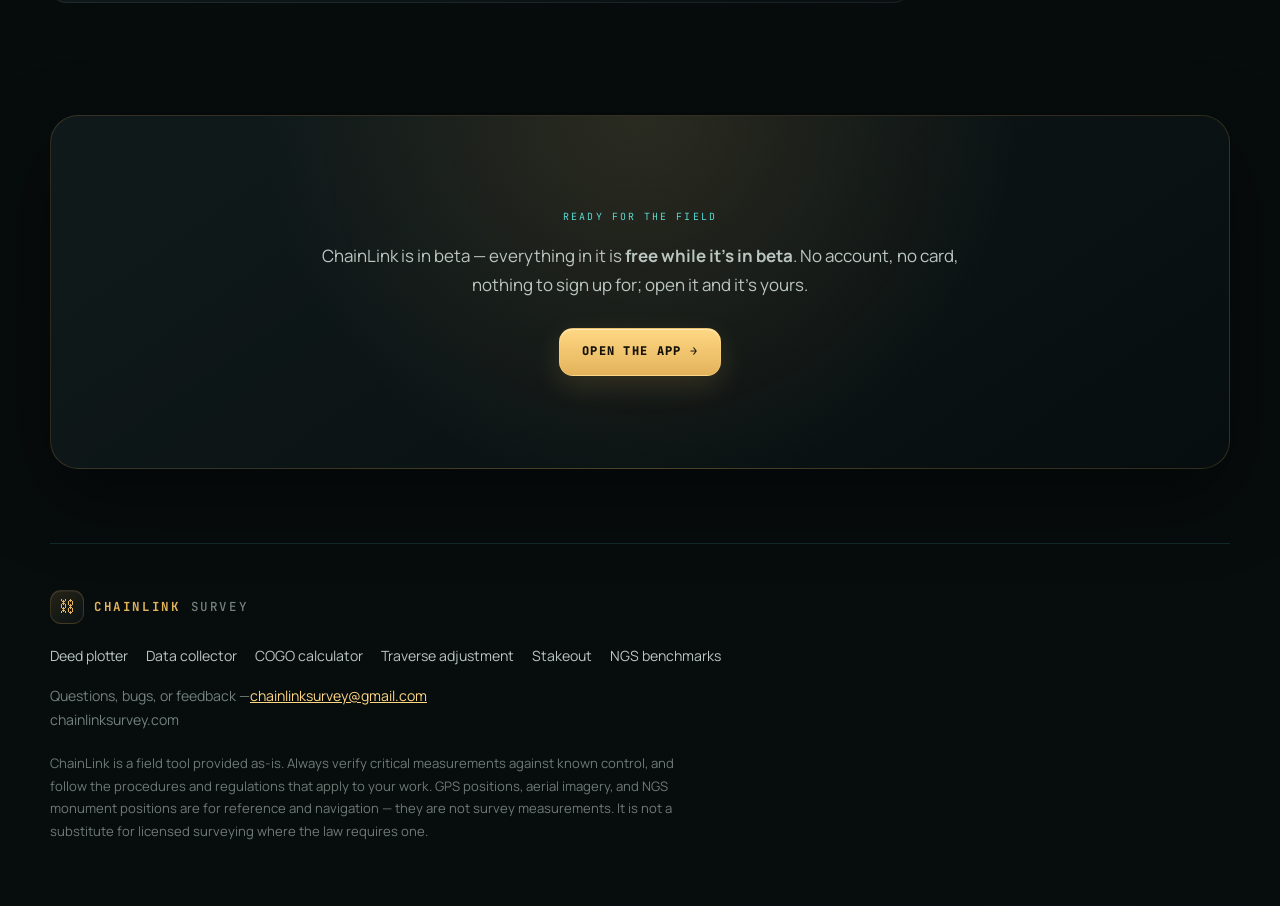
==== commit 6f704135: "Site icons on every page; reword calculator FAQ question Co-Authored-By: Claude Opus 5.5 <noreply@an" ====
--- a/index.html
+++ b/index.html
@@ -8,6 +8,9 @@
 <meta content="Use your phone as a total station data collector. Record shots, run COGO, stake out, and plot deeds on aerial imagery. Free, works offline, no account." name="description"/>
 <meta content="index,follow" name="robots"/>
 <link href="https://chainlinksurvey.com/" rel="canonical"/>
+<link href="/favicon.ico" rel="icon" sizes="48x48"/>
+<link href="/icon-192.png" rel="icon" sizes="192x192" type="image/png"/>
+<link href="/apple-touch-icon.png" rel="apple-touch-icon"/>
 <meta content="website" property="og:type"/>
 <meta content="ChainLink Survey — your total station, no data collector" property="og:title"/>
 <meta content="A survey data collector already in your pocket. Field data, COGO, stakeout, GPS start on State Plane coordinates, NGS benchmarks with published positions, deed and aliquot plotting with closure diagnostics, and your work drawn over live aerial imagery. In beta — free for now, no account." property="og:description"/>
@@ -67,7 +70,7 @@
           "acceptedAnswer": { "@type": "Answer", "text": "Yes. Once the app has loaded it works with no signal. Aerial imagery can be saved for offline use, and NGS benchmark data is stored with the job after it is fetched once." } },
         { "@type": "Question", "name": "Can it plot a deed or a metes and bounds description?",
           "acceptedAnswer": { "@type": "Answer", "text": "Yes. Paste the legal description, or read it from a photo or a searchable PDF, and ChainLink reads the calls, including curves and old units such as chains, links, rods, poles and varas. It plots the tract on aerial imagery with its exceptions and easements, handles PLSS aliquot descriptions, and explains why a description does not close." } },
-        { "@type": "Question", "name": "Can it replace an HP 48GX or a survey calculator in the field?",
+        { "@type": "Question", "name": "Can it replace a survey calculator or data collector in the field?",
           "acceptedAnswer": { "@type": "Answer", "text": "That is what it was built for. It records your shots, reduces them to coordinates and runs the COGO on the phone already in your pocket, and it sends the job to the office as CSV, DXF, LandXML, KML or a PDF plot and field book." } },
         { "@type": "Question", "name": "Does it work on iPhone and Android?",
           "acceptedAnswer": { "@type": "Answer", "text": "Yes. It is a web app: open it in Chrome on Android or Safari on iPhone and add it to your home screen. On iPhone and iPad, export your jobs to CSV regularly, because iOS can clear a web app's stored data after long periods without use." } },
@@ -344,7 +347,7 @@
 <details><summary>Is there a free COGO app for surveyors?</summary><p>ChainLink is free while it is in beta, with no account and no card. It covers inverse, intersections, resection, traverse adjustment, areas with curved boundaries, and stakeout to points, lines and curves.</p></details>
 <details><summary>Does it work without cell signal?</summary><p>Yes. Once the app has loaded it works with no signal. Aerial imagery can be saved for offline use, and NGS benchmark data is stored with the job after it is fetched once.</p></details>
 <details><summary>Can it plot a deed or a metes and bounds description?</summary><p>Yes. Paste the legal description, or read it from a photo or a searchable PDF, and ChainLink reads the calls, including curves and old units such as chains, links, rods, poles and varas. It plots the tract on aerial imagery with its exceptions and easements, handles PLSS aliquot descriptions, and explains why a description does not close.</p></details>
-<details><summary>Can it replace an HP 48GX or a survey calculator in the field?</summary><p>That is what it was built for. It records your shots, reduces them to coordinates and runs the COGO on the phone already in your pocket, and it sends the job to the office as CSV, DXF, LandXML, KML or a PDF plot and field book.</p></details>
+<details><summary>Can it replace a survey calculator or data collector in the field?</summary><p>That is what it was built for. It records your shots, reduces them to coordinates and runs the COGO on the phone already in your pocket, and it sends the job to the office as CSV, DXF, LandXML, KML or a PDF plot and field book.</p></details>
 <details><summary>Does it work on iPhone and Android?</summary><p>Yes. It is a web app: open it in Chrome on Android or Safari on iPhone and add it to your home screen. On iPhone and iPad, export your jobs to CSV regularly, because iOS can clear a web app's stored data after long periods without use.</p></details>
 <details><summary>Do I need to be a licensed surveyor to use it?</summary><p>No. Crews without a collector, anyone whose collector quit in the field, and people laying out their own project with a borrowed or used gun can all use it. It is not a substitute for licensed surveying where the law requires one.</p></details>
 </div>
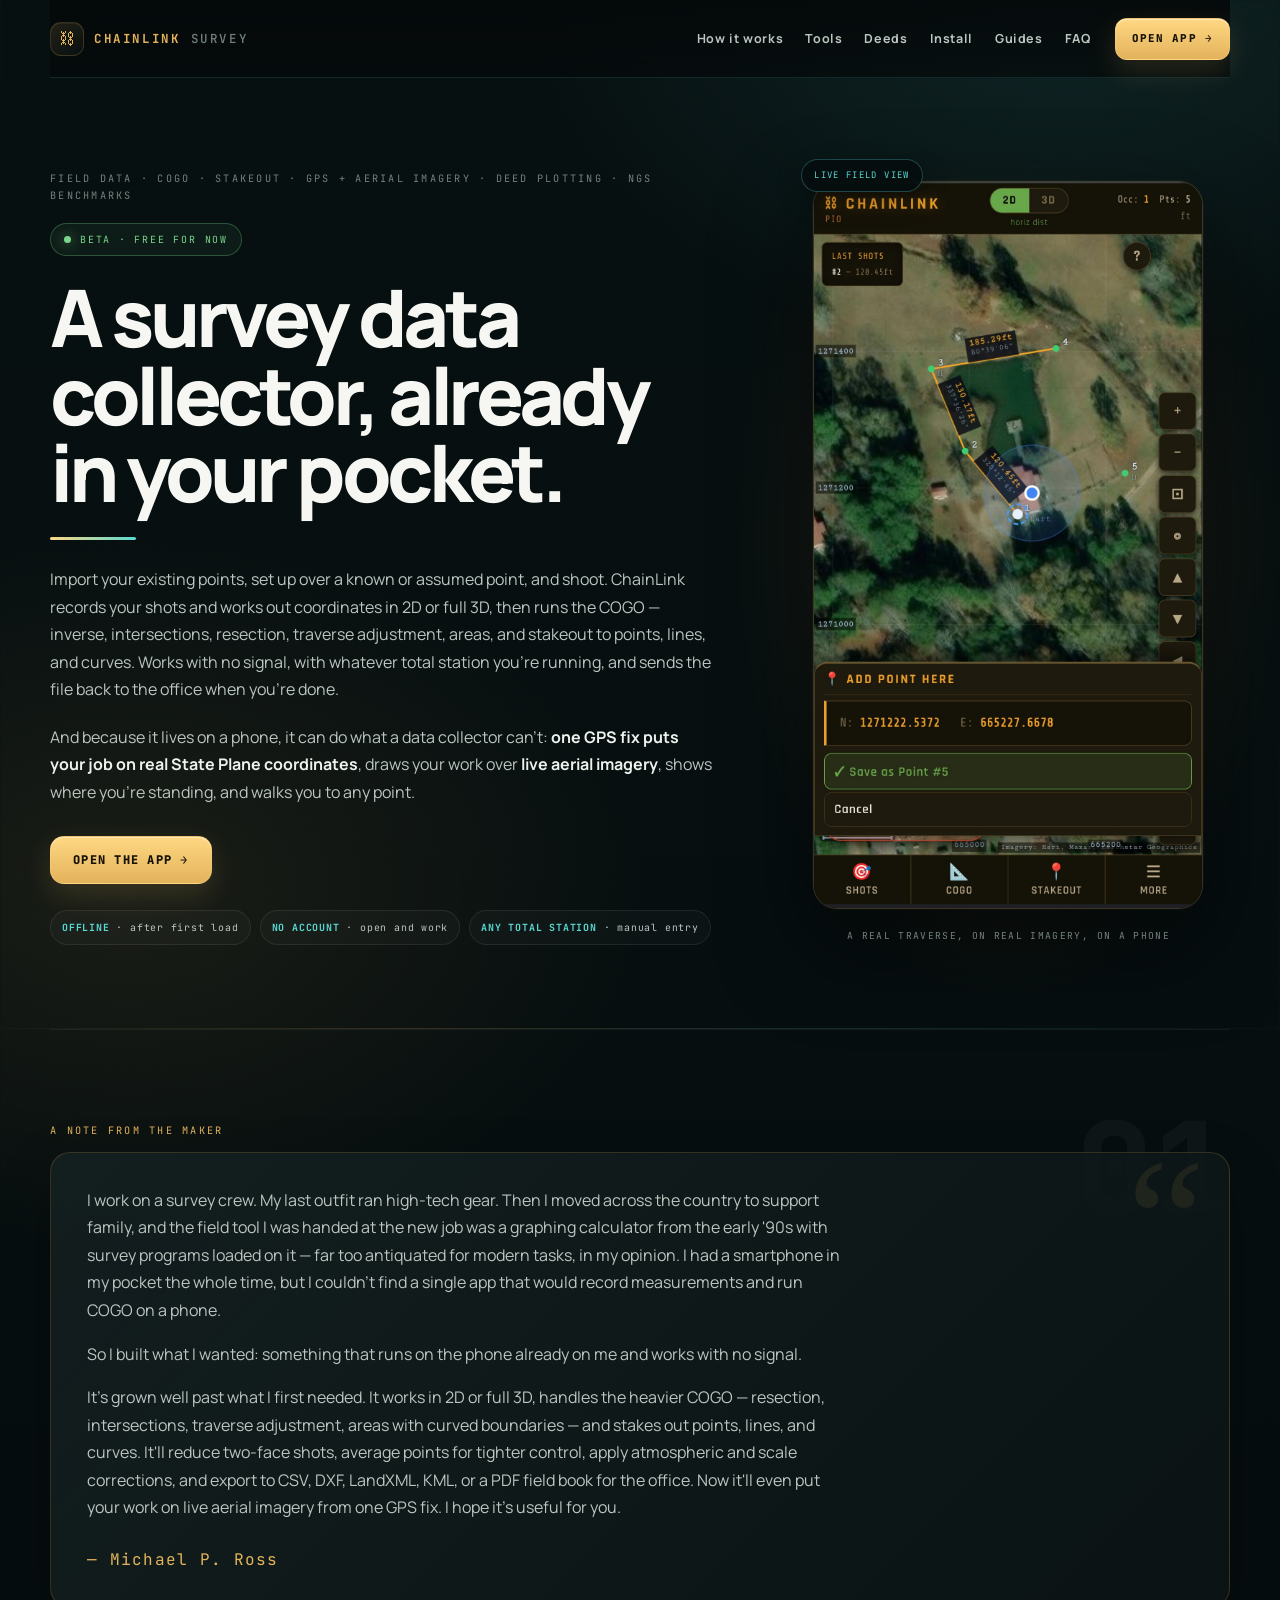
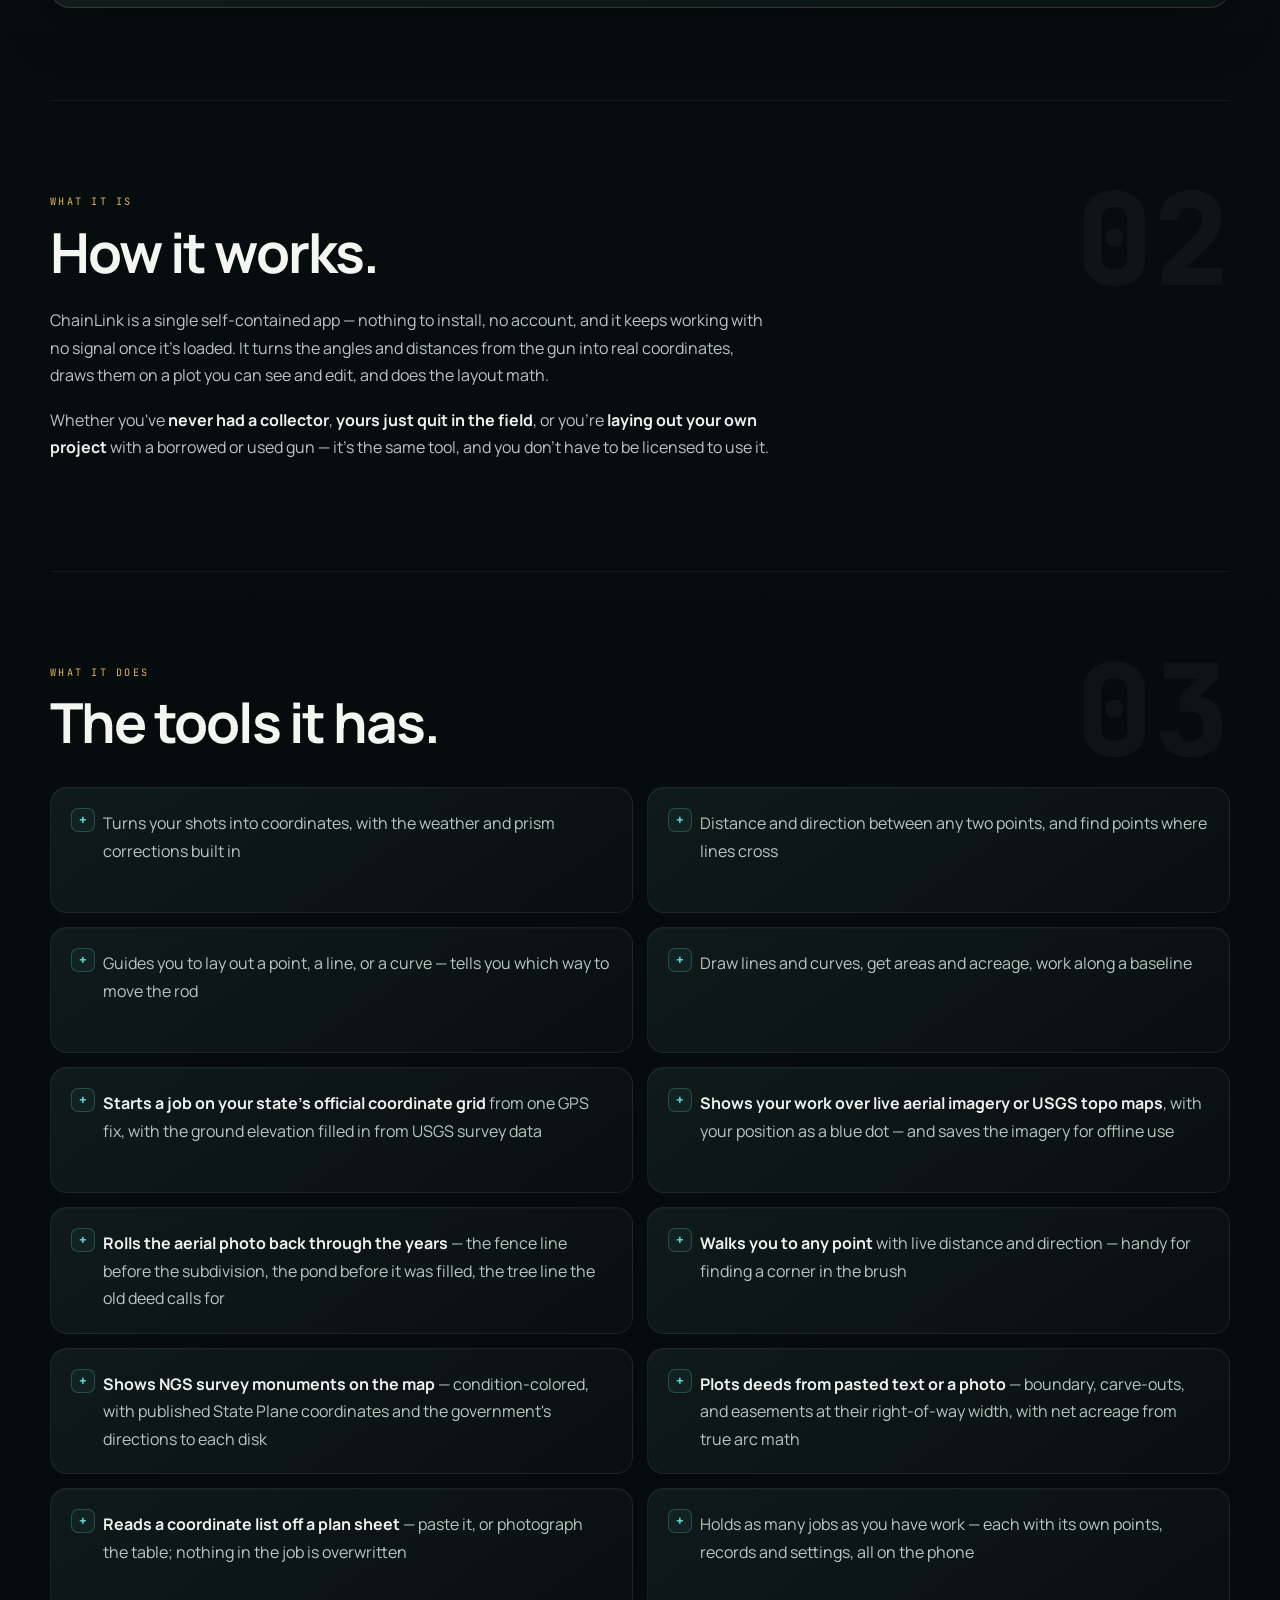
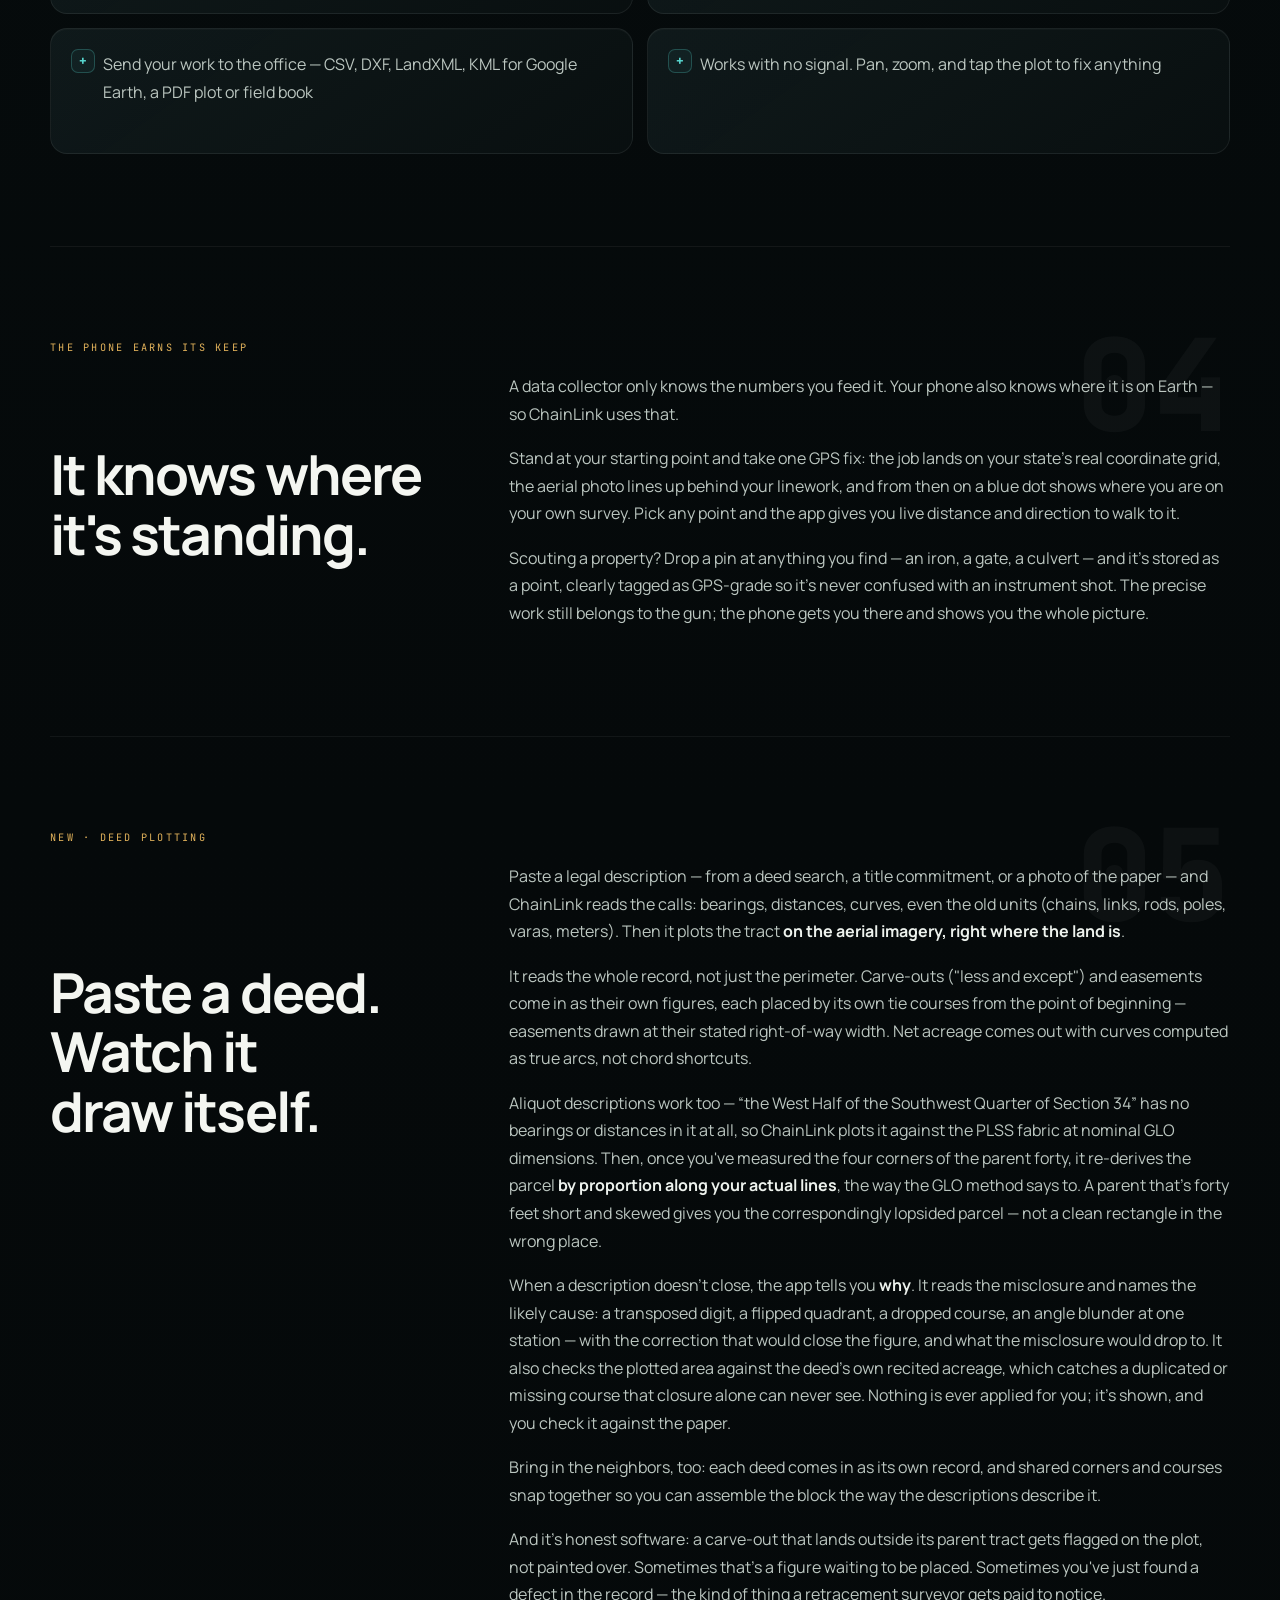
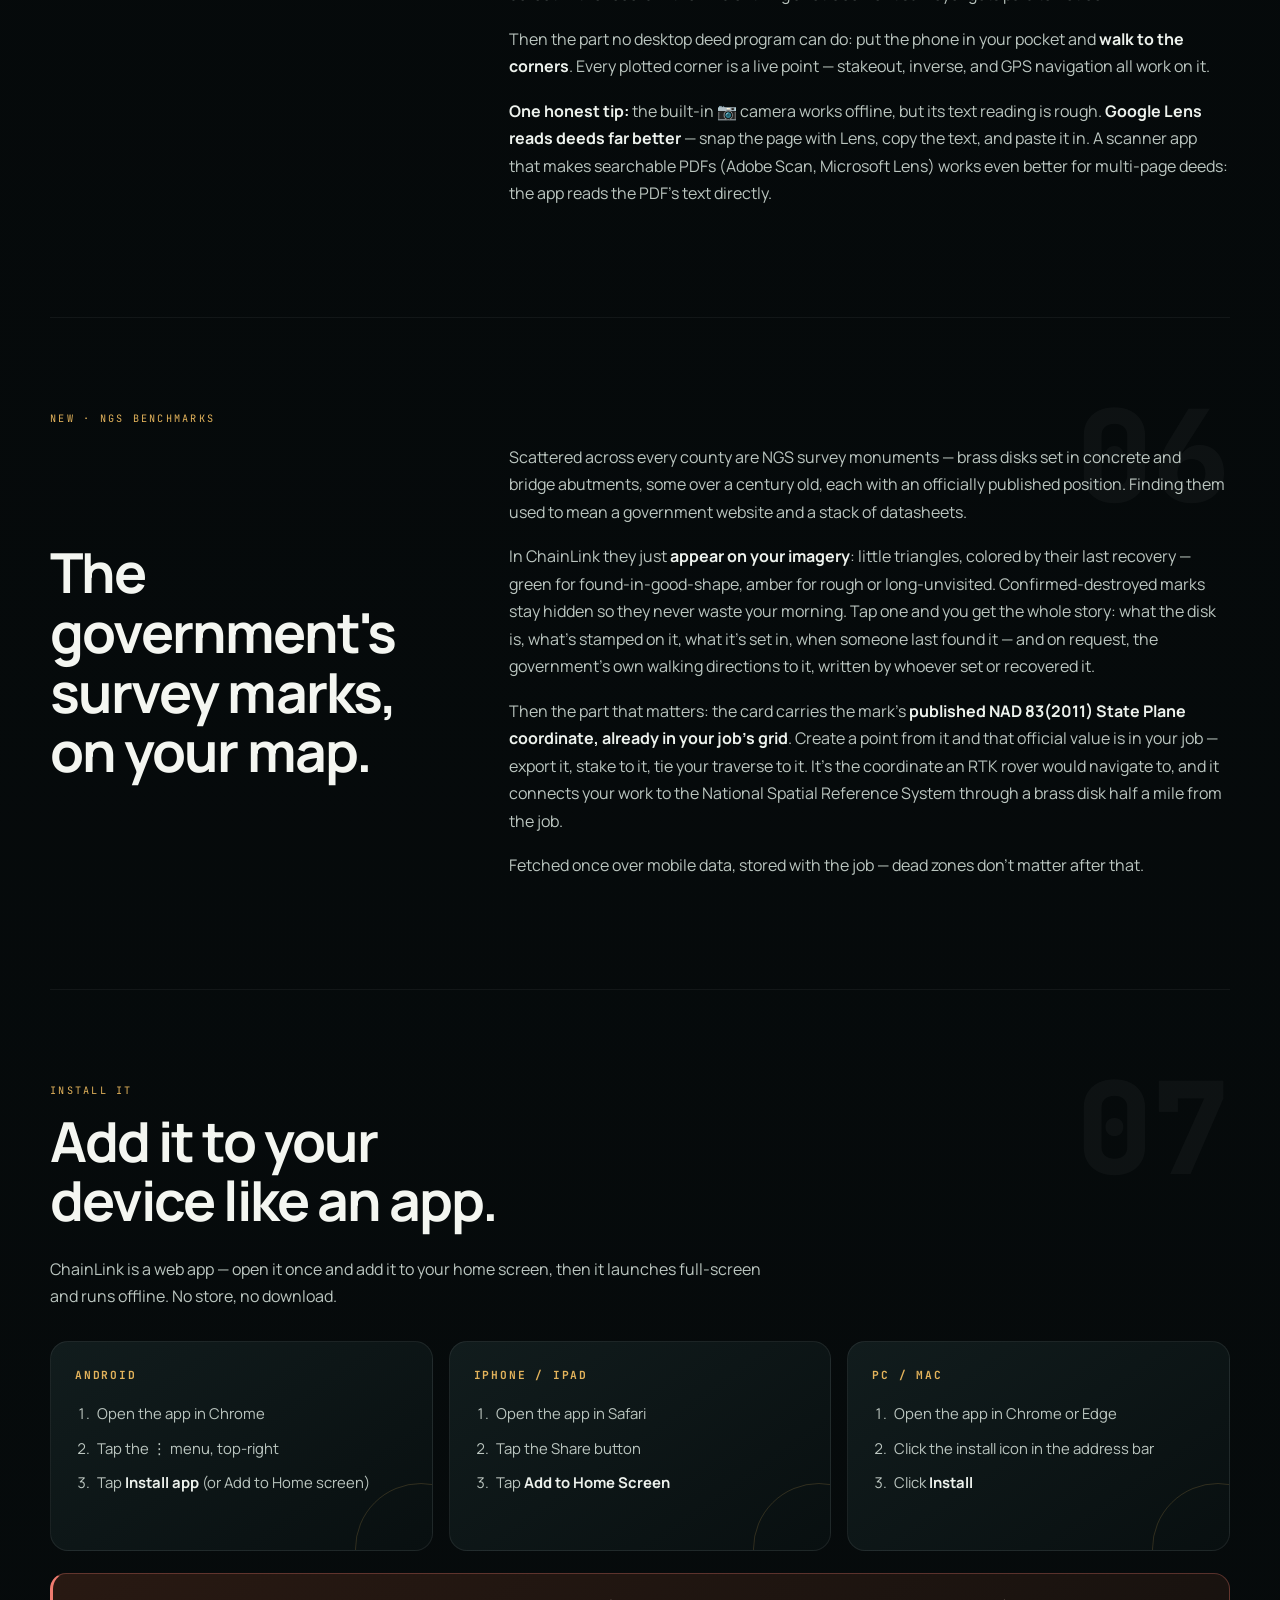
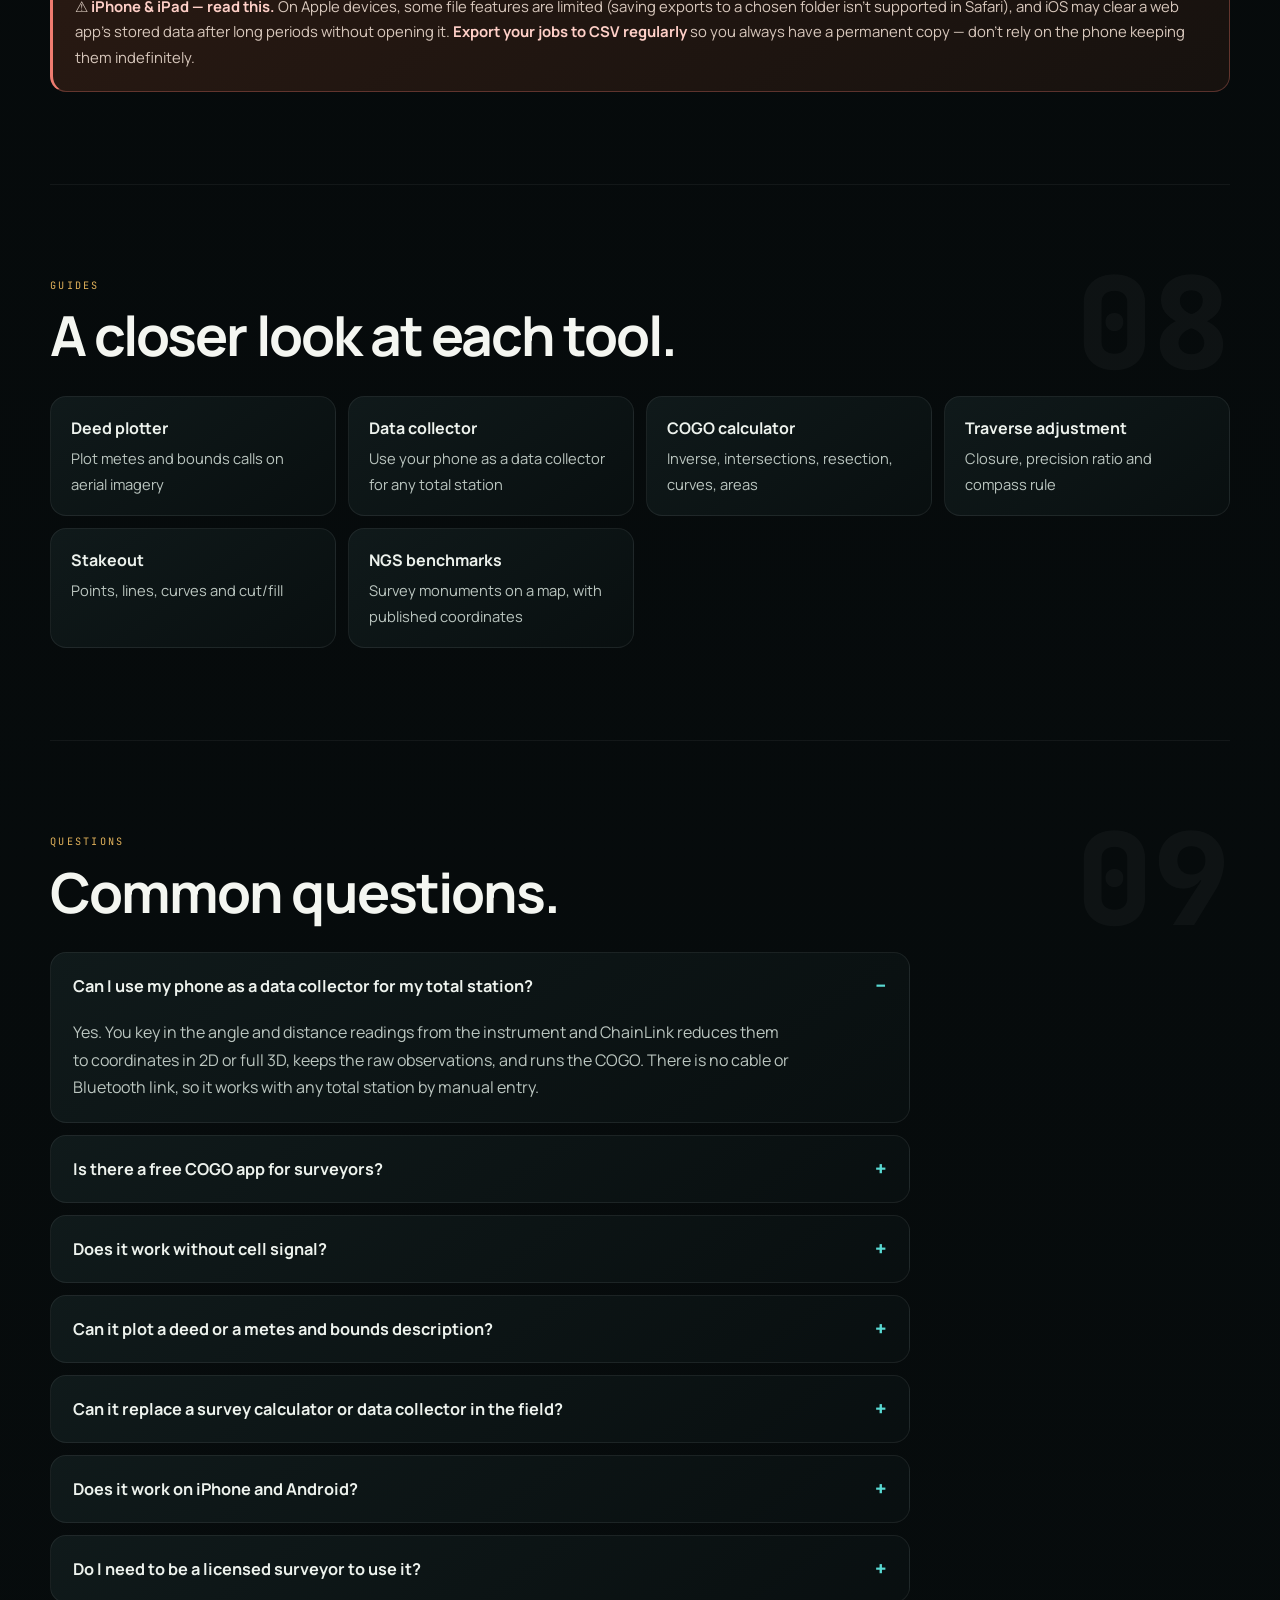
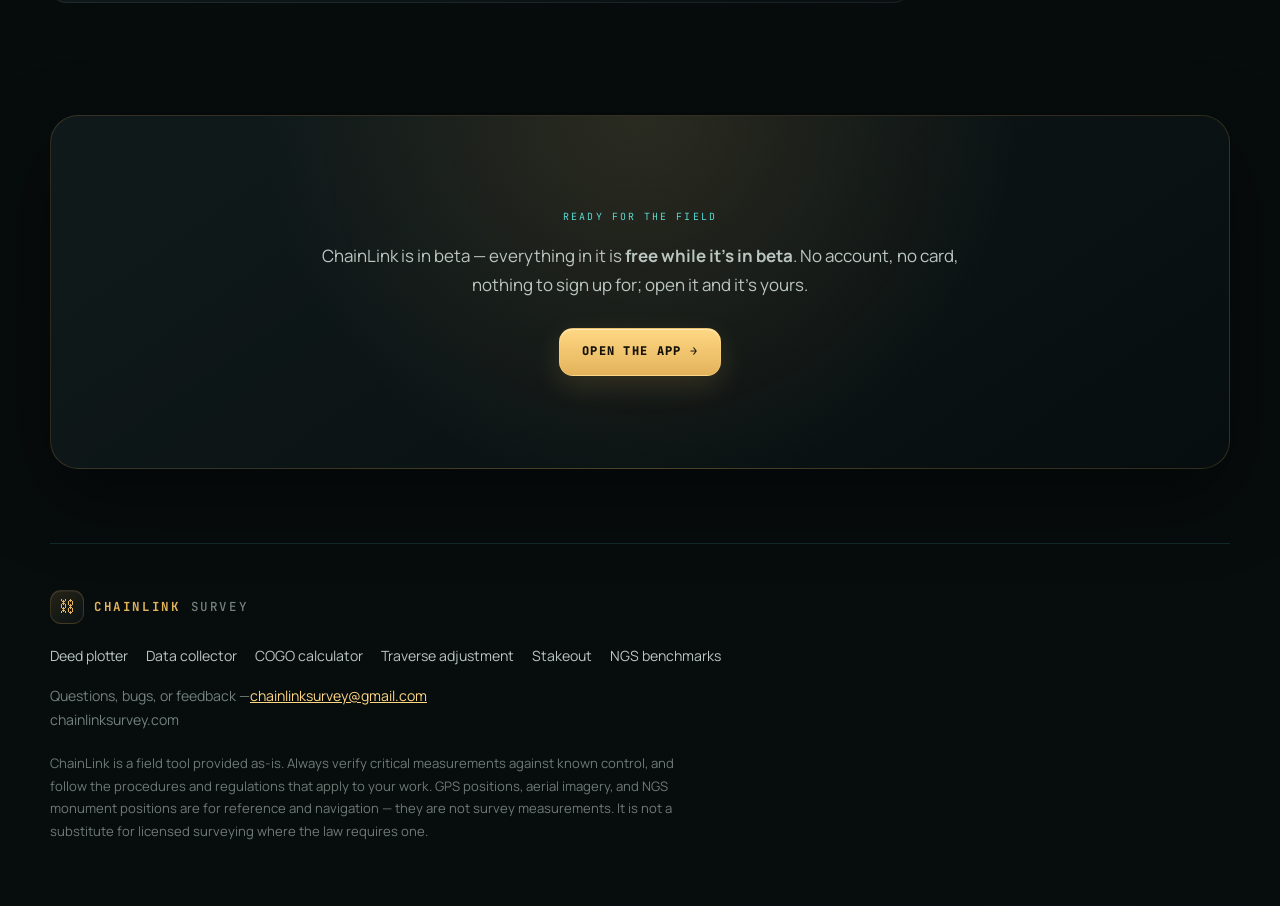
==== commit 330ccd24: "Maker's note: drop the calculator model name Co-Authored-By: Claude Opus 5.5 <noreply@anthropic.com>" ====
--- a/index.html
+++ b/index.html
@@ -243,7 +243,7 @@
 <section data-index="01" id="note">
 <div class="kicker">A note from the maker</div>
 <div class="note">
-<p>I work on a survey crew. My last outfit ran high-tech gear. Then I moved across the country to support family, and the field tool I was handed at the new job was an HP 48GX — a graphing calculator from the early '90s with survey programs loaded on it, far too antiquated for modern tasks, in my opinion. I had a smartphone in my pocket the whole time, but I couldn't find a single app that would record measurements and run COGO on a phone.</p>
+<p>I work on a survey crew. My last outfit ran high-tech gear. Then I moved across the country to support family, and the field tool I was handed at the new job was a graphing calculator from the early '90s with survey programs loaded on it — far too antiquated for modern tasks, in my opinion. I had a smartphone in my pocket the whole time, but I couldn't find a single app that would record measurements and run COGO on a phone.</p>
 <p>So I built what I wanted: something that runs on the phone already on me and works with no signal.</p>
 <p>It's grown well past what I first needed. It works in 2D or full 3D, handles the heavier COGO — resection, intersections, traverse adjustment, areas with curved boundaries — and stakes out points, lines, and curves. It'll reduce two-face shots, average points for tighter control, apply atmospheric and scale corrections, and export to CSV, DXF, LandXML, KML, or a PDF field book for the office. Now it'll even put your work on live aerial imagery from one GPS fix. I hope it's useful for you.</p>
 <div class="sig">— Michael P. Ross</div>
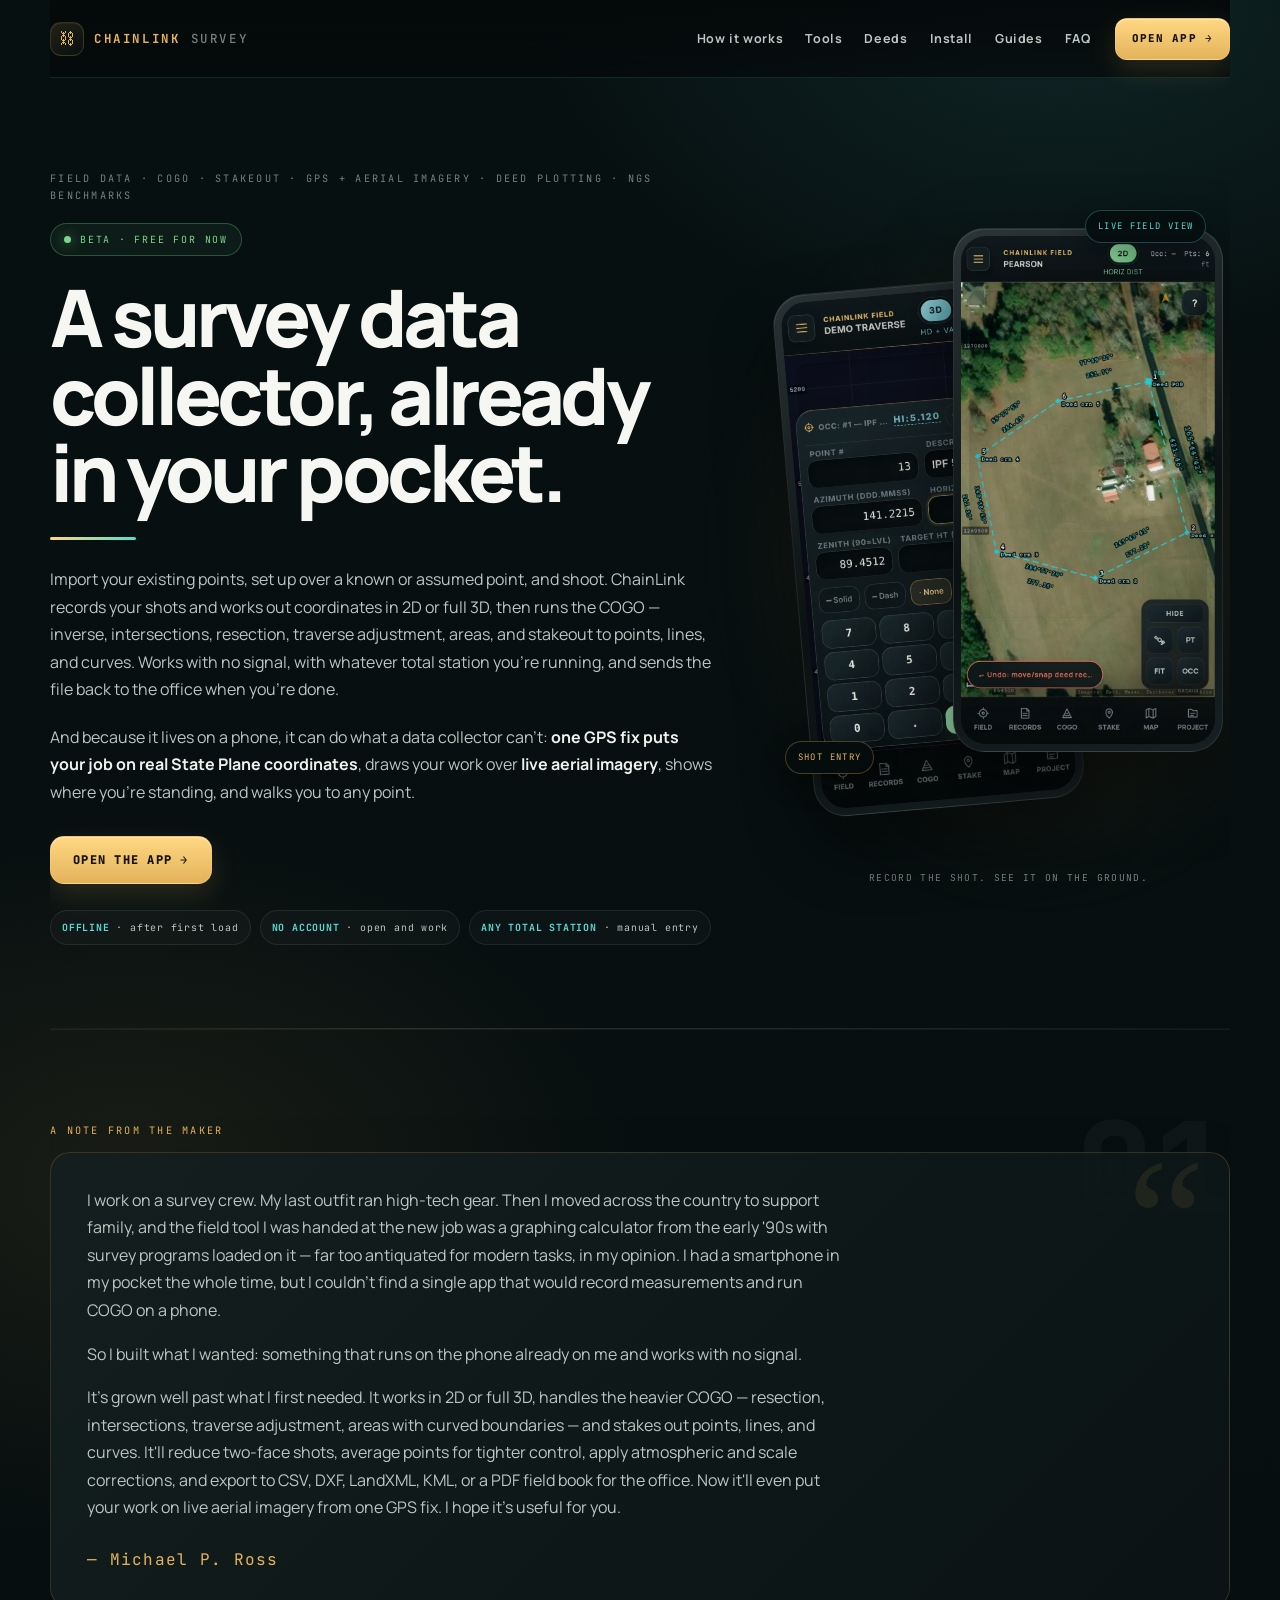
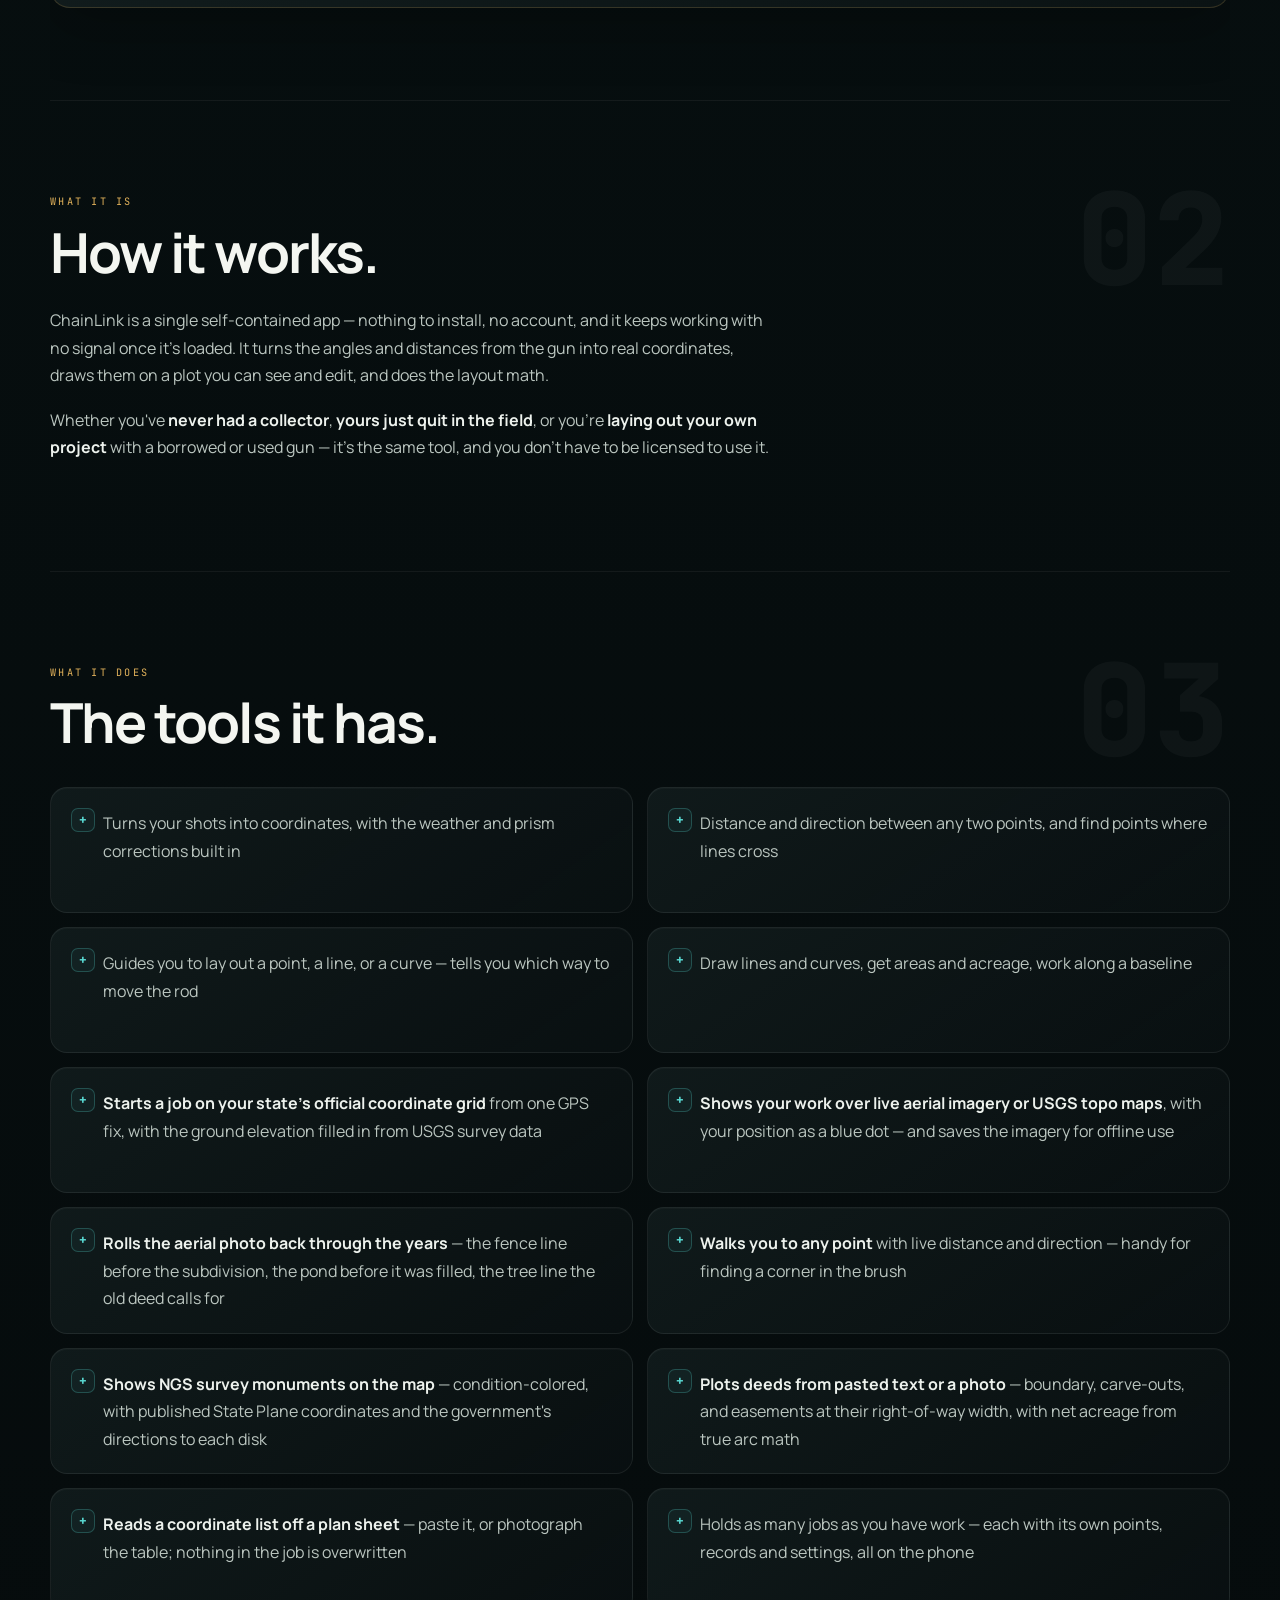
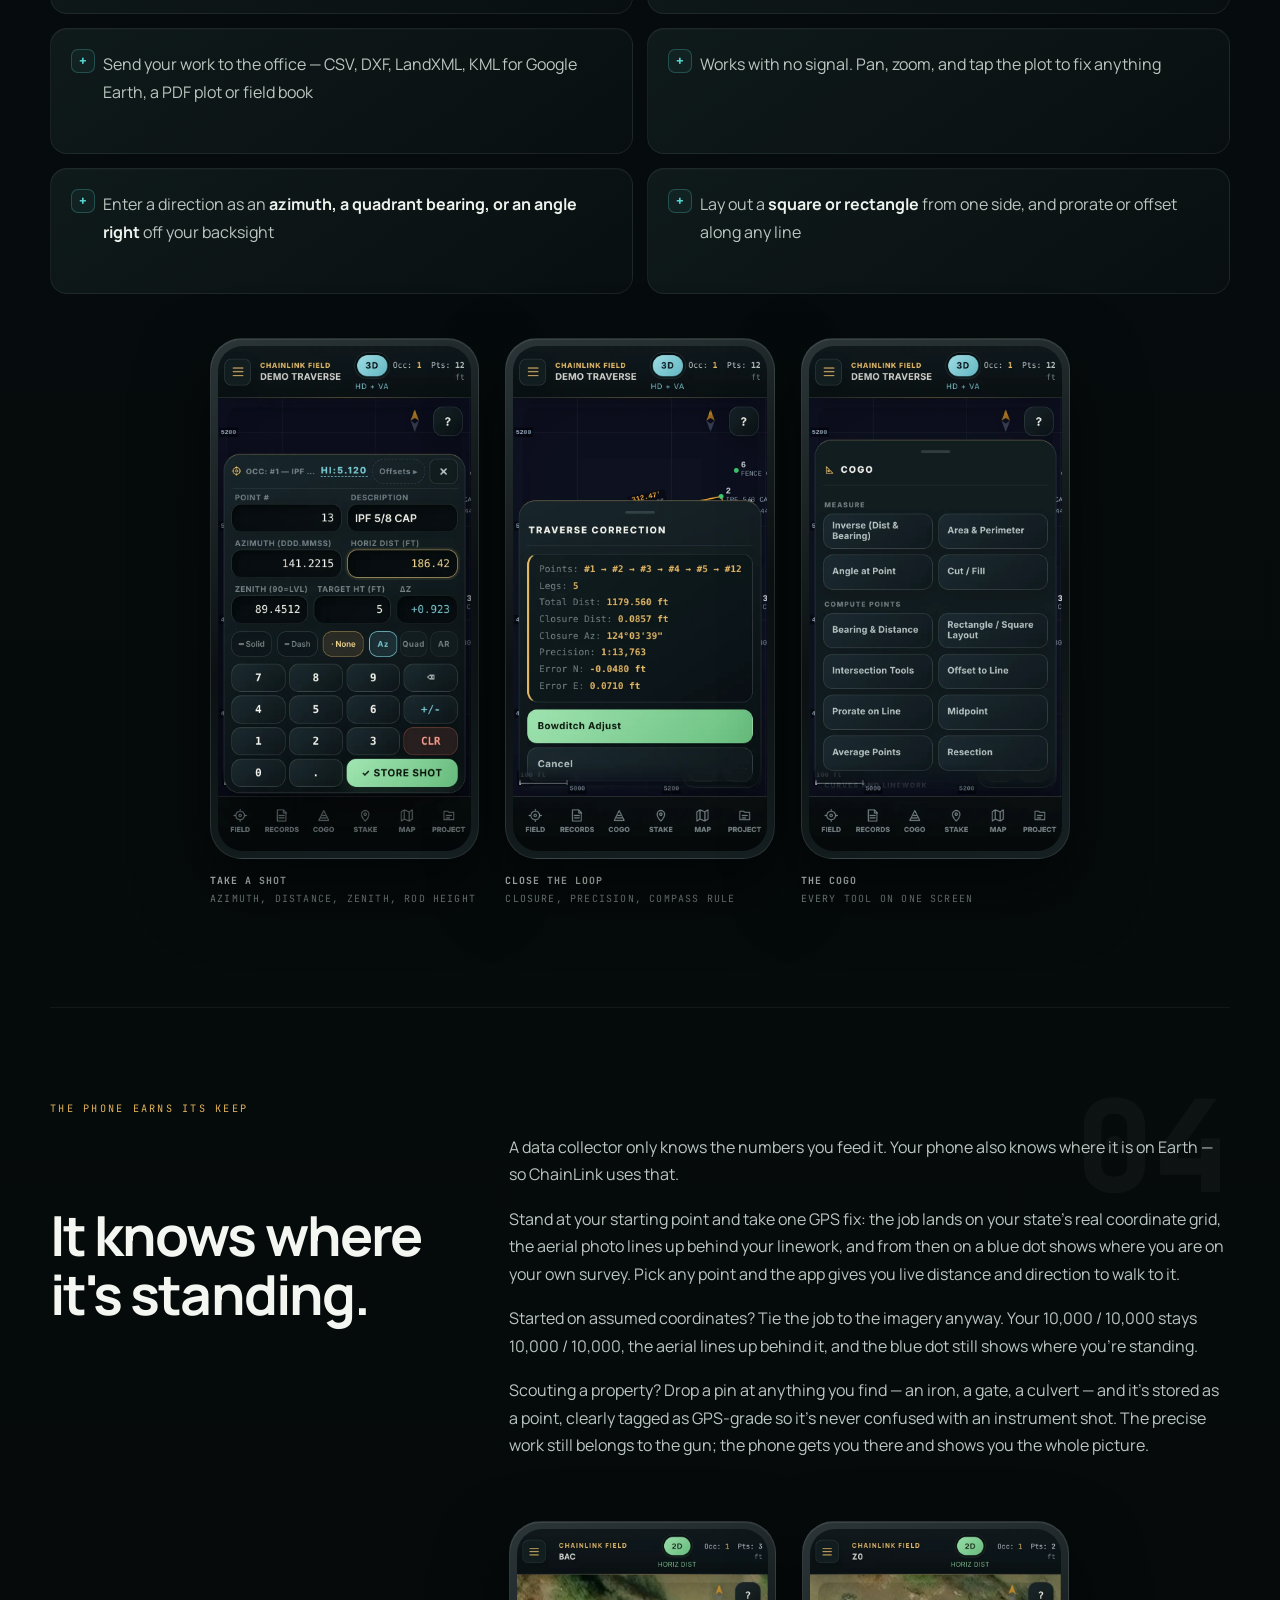
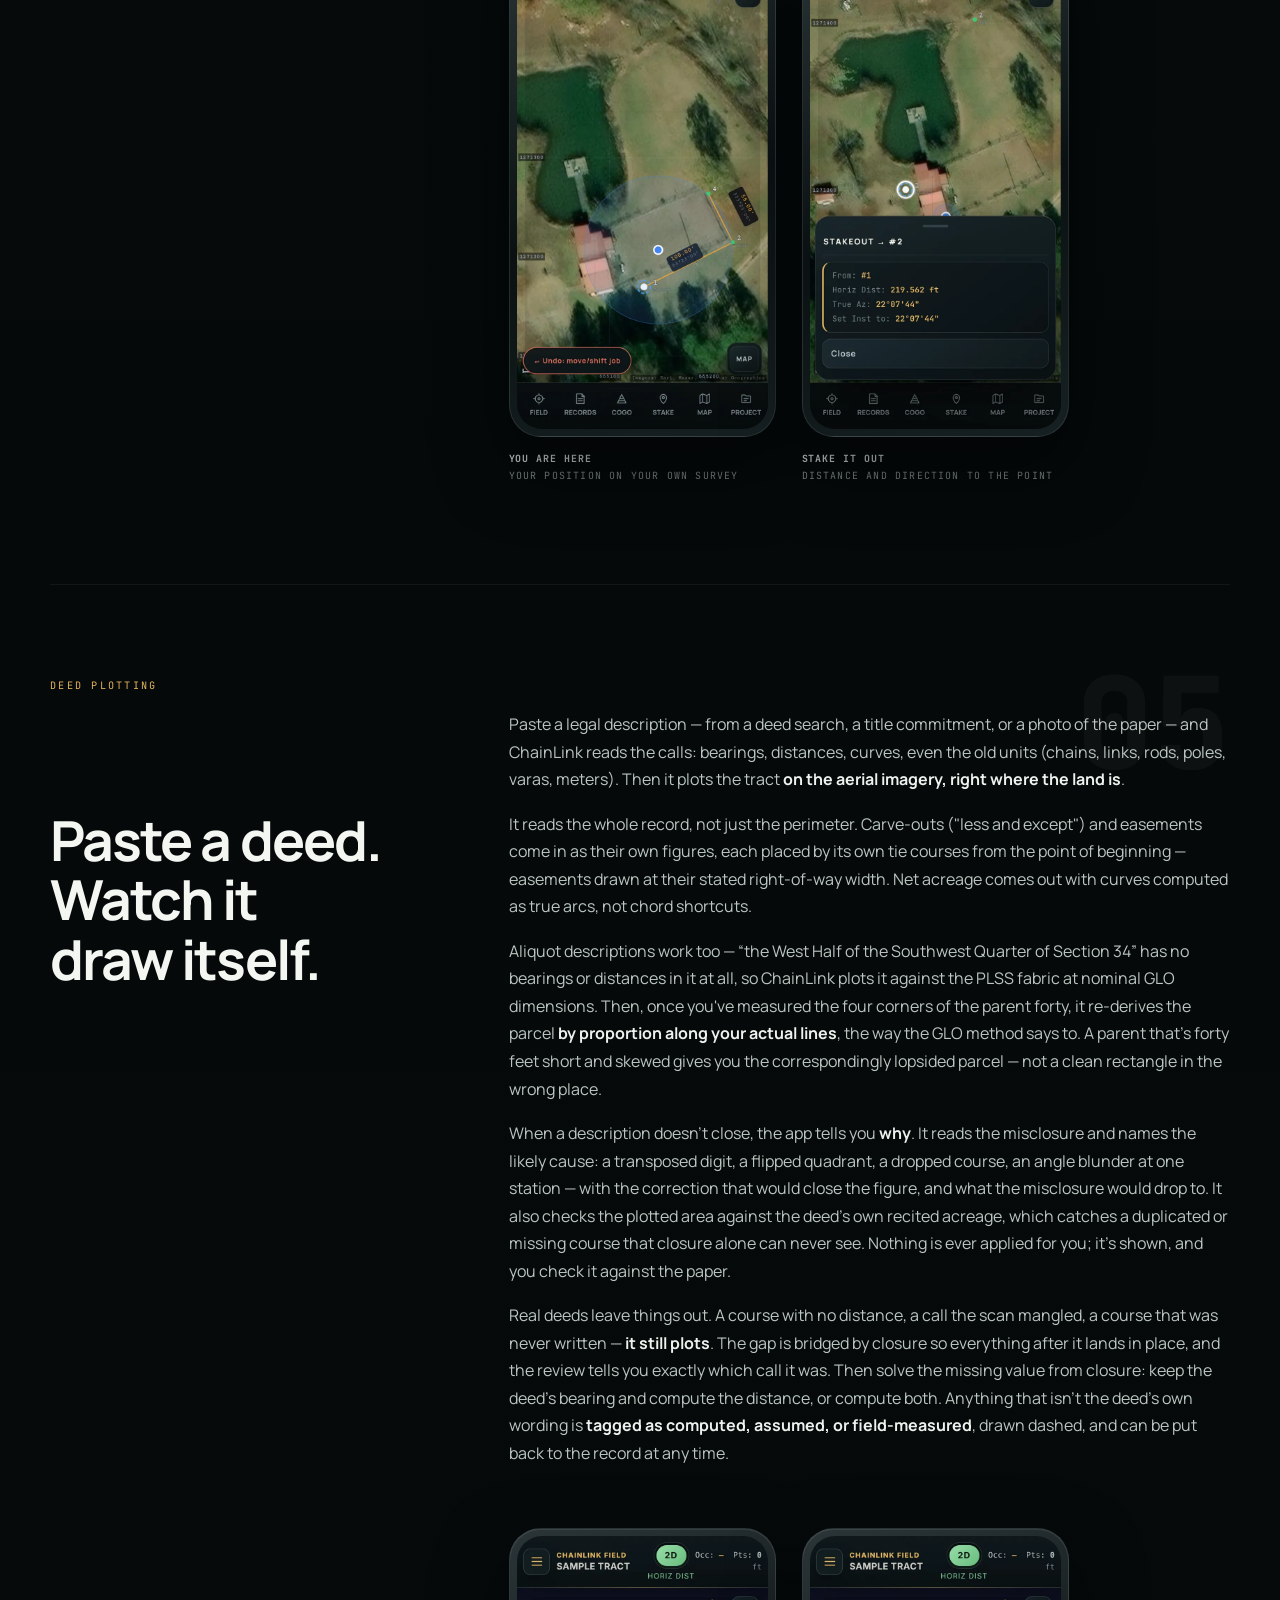
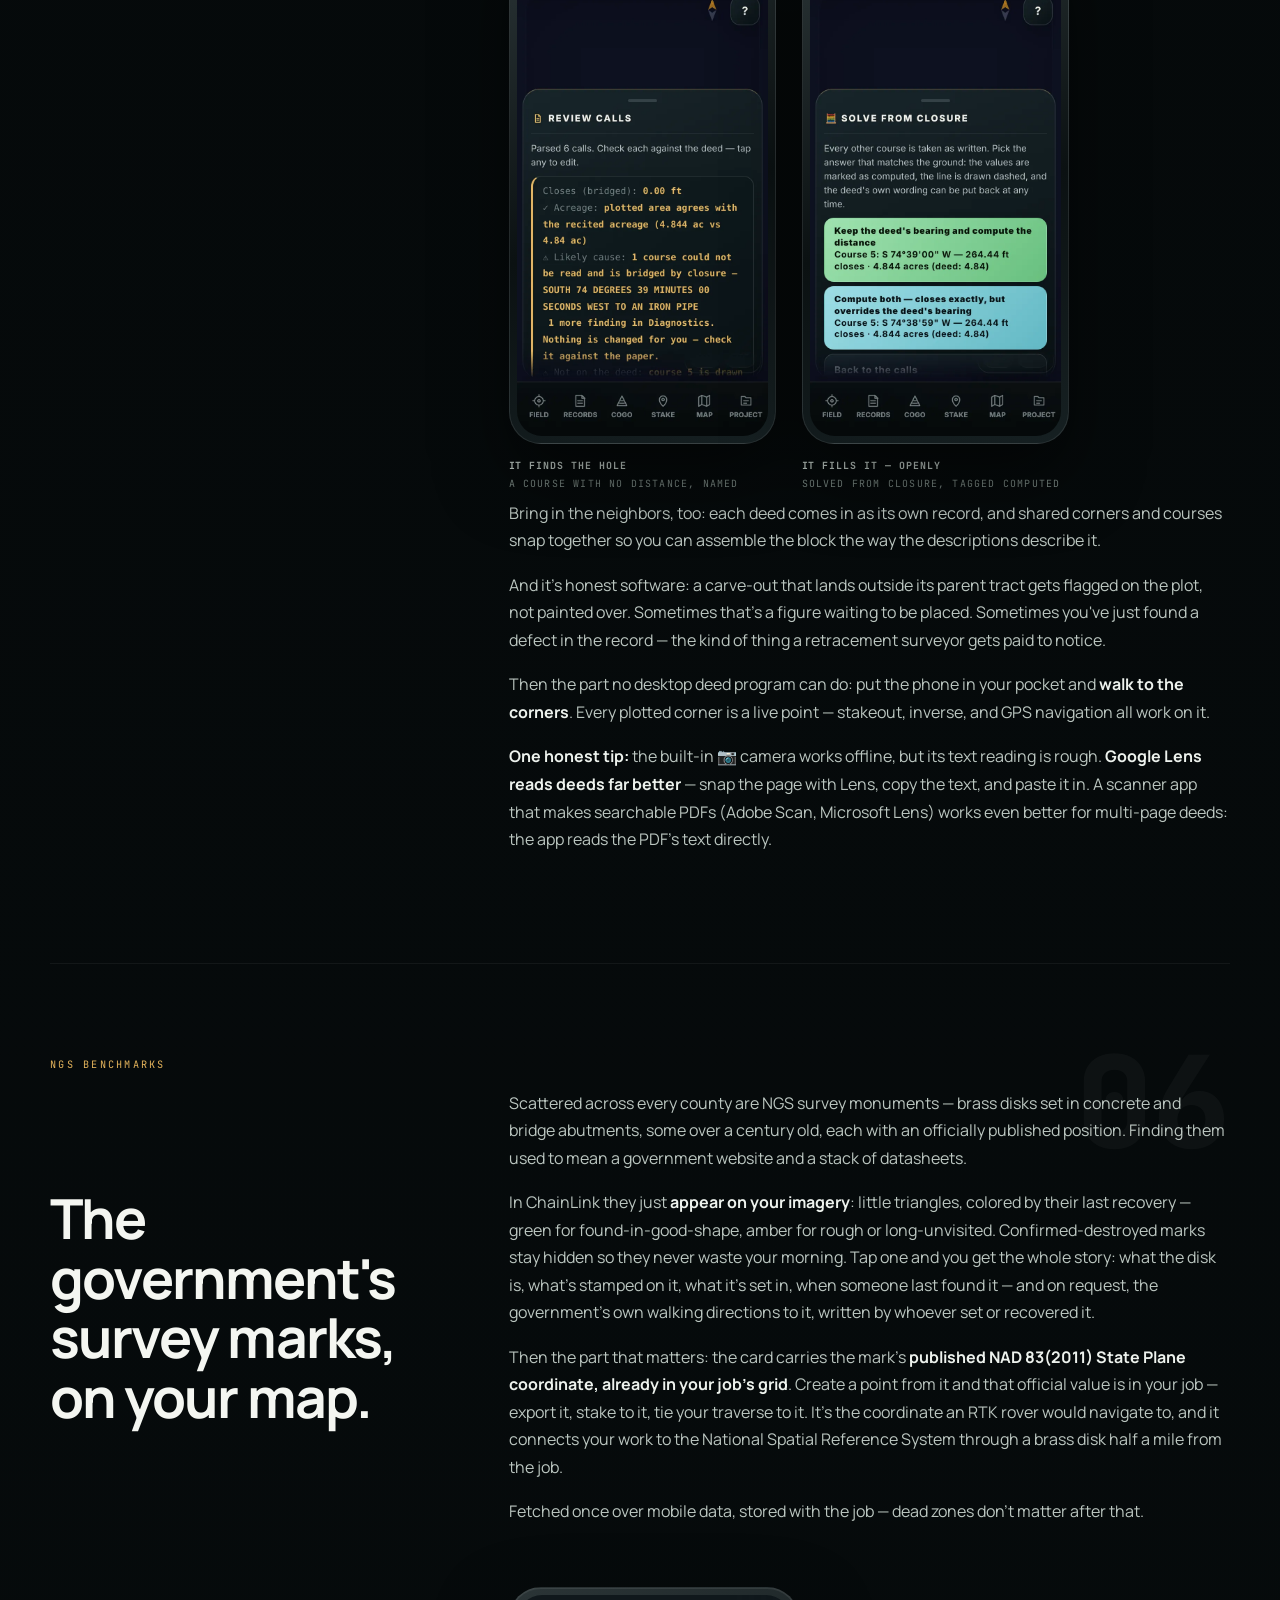
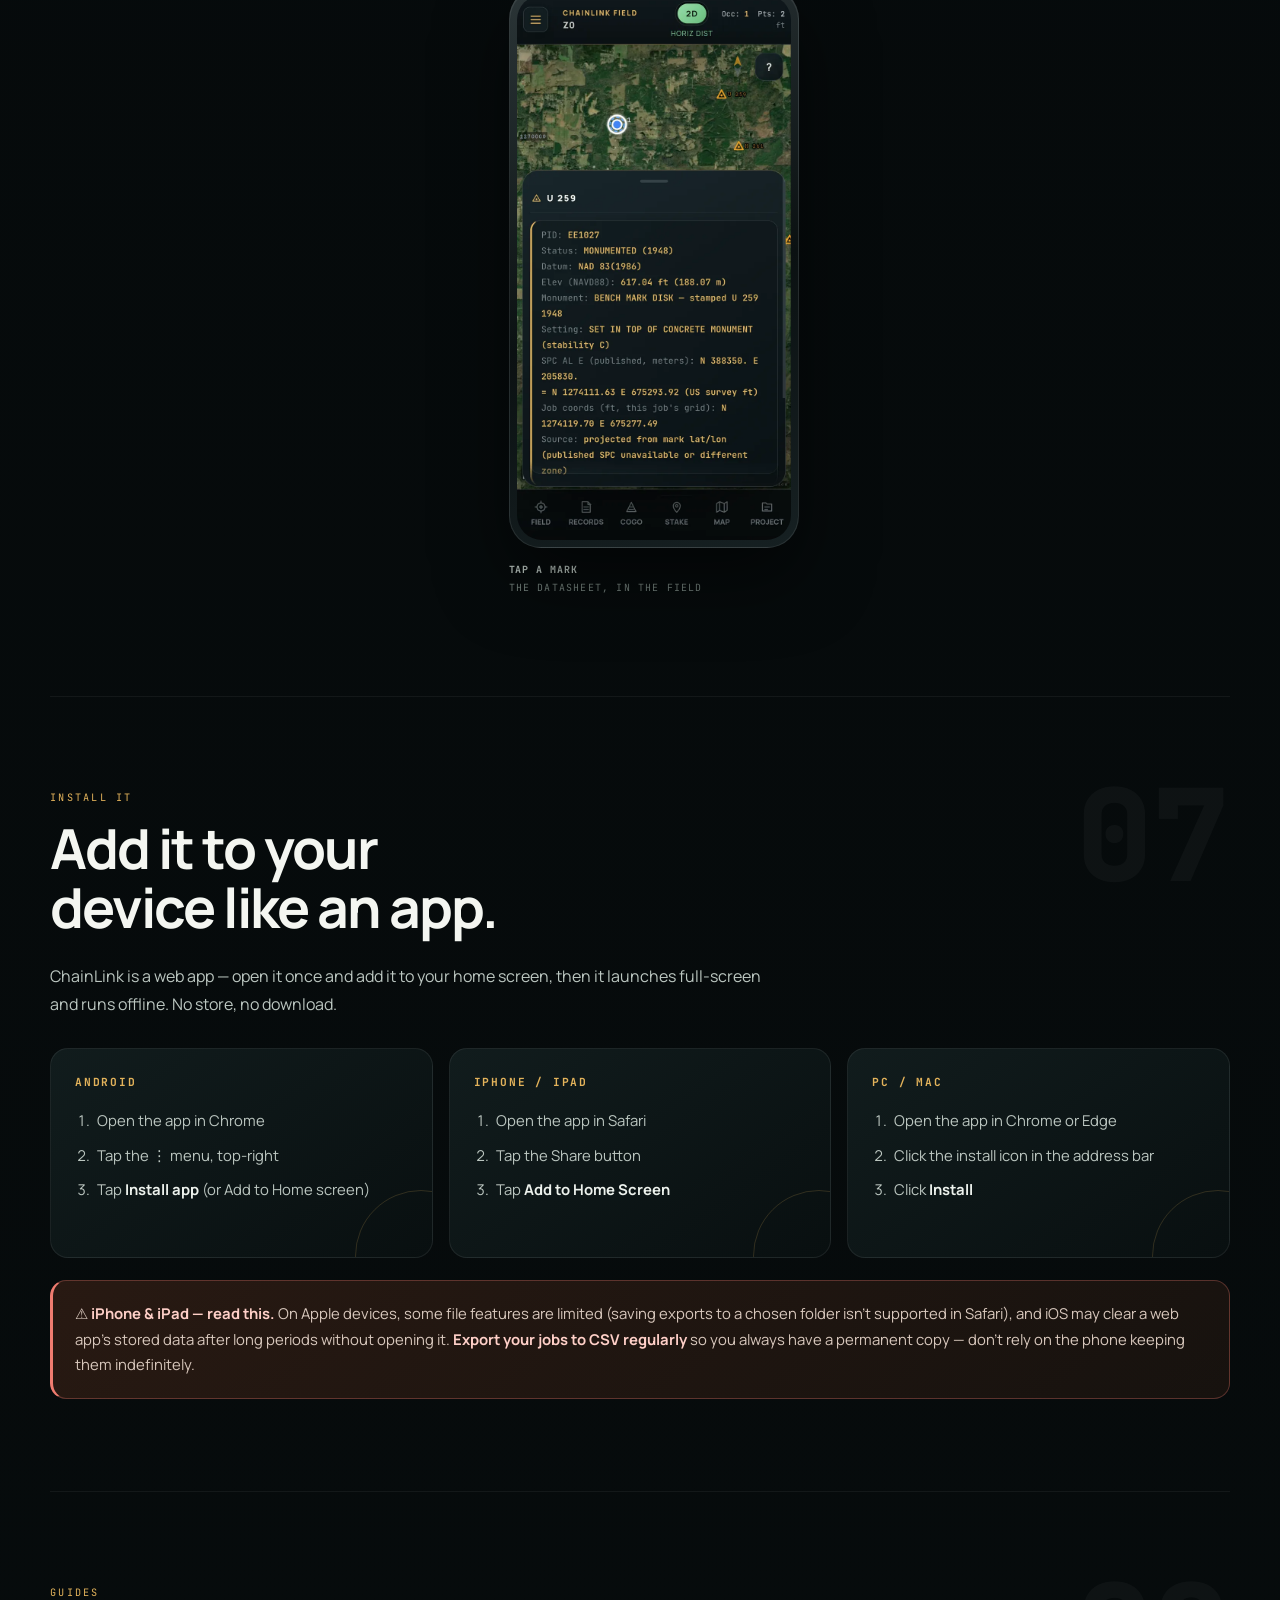
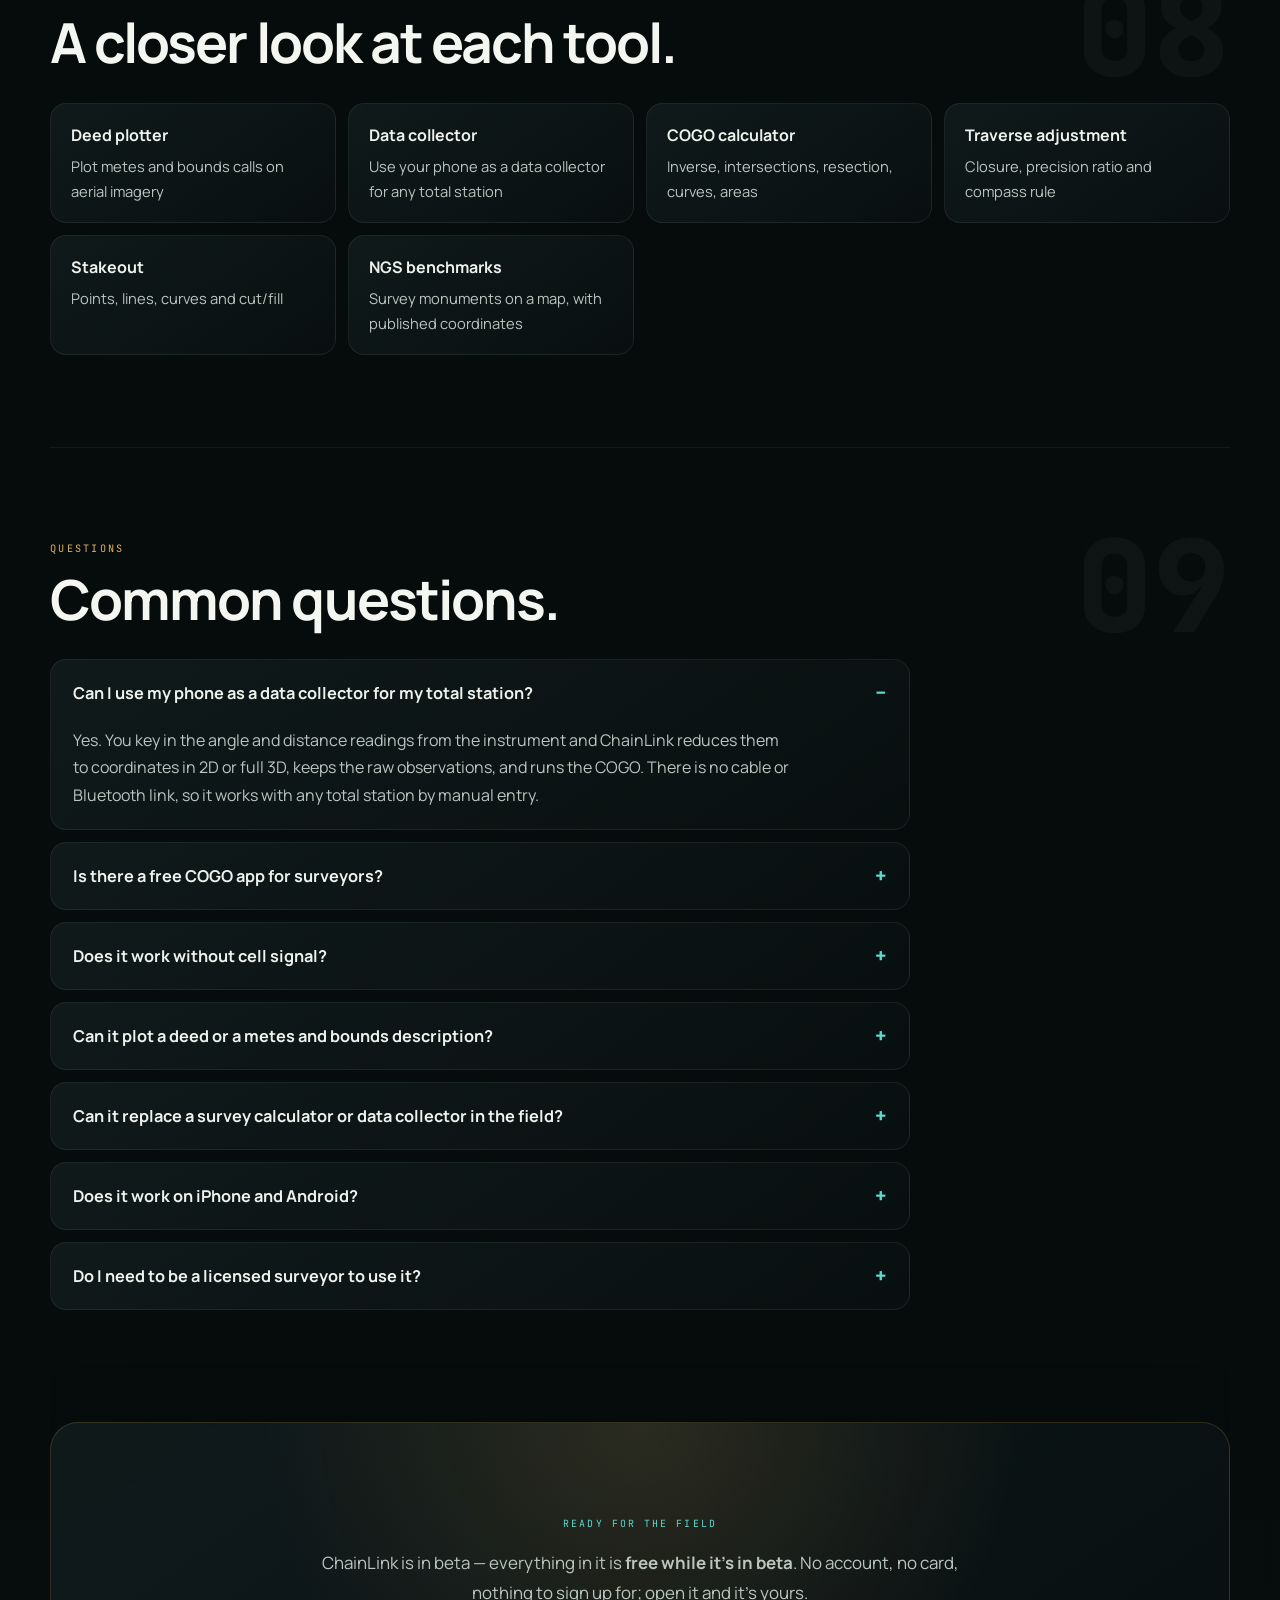
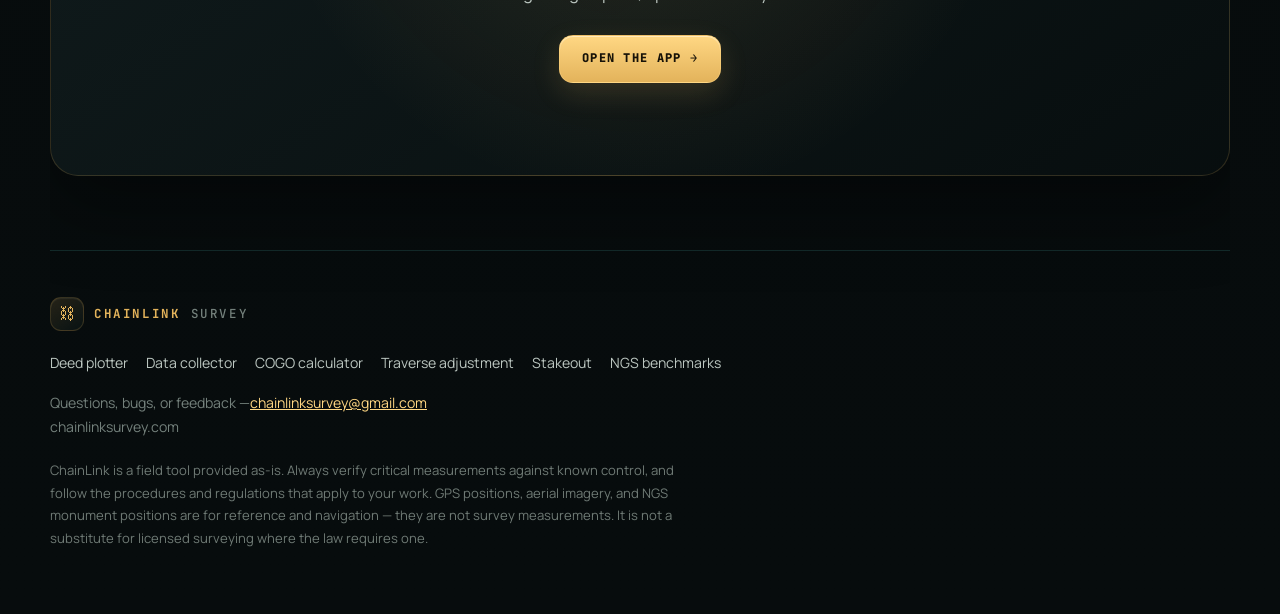
==== commit 612dbeaf: "Landing page: real app screenshots throughout - Hero: two phones — a deed plotted on aerial imagery " ====
--- a/index.html
+++ b/index.html
@@ -41,7 +41,7 @@
       "isAccessibleForFree": true,
       "offers": { "@type": "Offer", "price": "0", "priceCurrency": "USD" },
       "url": "https://app.chainlinksurvey.com/",
-      "screenshot": "https://chainlinksurvey.com/landing-hero-phone.jpg",
+      "screenshot": ["https://chainlinksurvey.com/shots/deed-on-imagery.webp","https://chainlinksurvey.com/shots/shot-entry.webp","https://chainlinksurvey.com/shots/stakeout.webp","https://chainlinksurvey.com/shots/ngs-benchmark.webp"],
       "image": "https://chainlinksurvey.com/og-image.jpg",
       "description": "Total station field data collection and COGO on a phone: shot reduction in 2D or 3D, traverse adjustment, resection, intersections, stakeout, areas, GPS start on State Plane coordinates, live and historical aerial imagery, NGS survey monuments with published coordinates, deed plotting from pasted legal descriptions with closure diagnostics, and exports to CSV, DXF, LandXML, KML and PDF.",
       "featureList": [
@@ -121,7 +121,7 @@
 }
 a{color:var(--brass-hi)}
 a:focus-visible,button:focus-visible{outline:2px solid var(--cyan);outline-offset:4px}
-.wrap{width:min(1180px,calc(100% - 40px));margin:0 auto}
+.wrap{width:min(1180px,calc(100% - 40px));margin:0 auto;overflow-x:clip}
 
 header{
   position:sticky;top:0;z-index:50;display:flex;align-items:center;justify-content:space-between;gap:24px;
@@ -163,6 +163,26 @@
 .shot figcaption{font-family:var(--font-ui);font-size:.60rem;letter-spacing:.14em;color:var(--muted);text-align:center;margin-top:19px;text-transform:uppercase}
 .shot.image-missing{display:none}
 
+/* phone screenshots */
+.phone{position:relative;margin:0;border-radius:32px;padding:7px;background:linear-gradient(160deg,#2b3537,#0b1112 55%,#162022);border:1px solid rgba(255,255,255,.09);box-shadow:0 30px 70px rgba(0,0,0,.5),inset 0 1px rgba(255,255,255,.08)}
+.phone img{display:block;width:100%;height:auto;aspect-ratio:720/1434;border-radius:25px;background:#0b1213}
+.screen{margin:0}
+.screen figcaption{margin-top:14px;font-family:var(--font-ui);font-size:.62rem;letter-spacing:.12em;text-transform:uppercase;color:var(--muted);line-height:1.6}
+.screen figcaption b{display:block;color:var(--text2);font-weight:700;letter-spacing:.1em;margin-bottom:2px}
+.hero-phones{position:relative;width:min(100%,430px);margin:0 auto;aspect-ratio:430/620;isolation:isolate}
+.hero-phones::before{content:"";position:absolute;inset:6% -14% -6%;z-index:-2;background:radial-gradient(ellipse at 55% 45%,rgba(89,217,210,.22),rgba(227,179,91,.10) 40%,transparent 70%);filter:blur(34px)}
+.hero-phones .phone{position:absolute;width:63%}
+.hero-phones .back{left:0;top:9%;transform:rotate(-5deg);opacity:.92;z-index:1}
+.hero-phones .front{right:0;top:0;z-index:2}
+.hero-phones .tag{position:absolute;z-index:3;padding:8px 12px;border:1px solid rgba(89,217,210,.28);border-radius:999px;background:rgba(5,13,14,.9);backdrop-filter:blur(12px);-webkit-backdrop-filter:blur(12px);color:var(--cyan);font-family:var(--font-ui);font-size:.56rem;letter-spacing:.15em;box-shadow:0 10px 26px rgba(0,0,0,.32);white-space:nowrap}
+.hero-phones .tag.t1{right:4%;top:-3%}
+.hero-phones .tag.t2{left:-2%;bottom:12%;color:var(--brass);border-color:rgba(227,179,91,.3)}
+.hero-cap{font-family:var(--font-ui);font-size:.60rem;letter-spacing:.14em;color:var(--muted);text-align:center;margin-top:22px;text-transform:uppercase}
+.gallery{display:grid;grid-template-columns:repeat(3,minmax(0,1fr));gap:26px;margin:44px auto 8px;max-width:860px}
+.gallery.two{grid-template-columns:repeat(2,minmax(0,1fr));max-width:560px}
+.gallery.one{grid-template-columns:minmax(0,1fr);max-width:290px}
+#phone .gallery,#deeds .gallery,#ngs .gallery{grid-column:2;margin-left:0;margin-right:0}
+
 section{padding:92px 0;border-top:1px solid rgba(255,255,255,.055);position:relative}
 section::before{content:attr(data-index);position:absolute;right:0;top:74px;color:rgba(255,255,255,.035);font-family:var(--font-ui);font-size:clamp(4rem,12vw,8rem);font-weight:800;line-height:1;pointer-events:none}
 .kicker{font-family:var(--font-ui);letter-spacing:.22em;text-transform:uppercase;font-size:.64rem;color:var(--brass);margin-bottom:12px}
@@ -213,11 +233,17 @@
 
 @media (max-width:900px){
   .top-nav{display:none}.hero{grid-template-columns:1fr;gap:54px;padding-top:70px}.hero-copy{text-align:left}.shot{width:min(82vw,410px)}
+  .hero-phones{width:min(92vw,430px)}
   #phone,#deeds,#ngs{display:block}#phone h2,#deeds h2,#ngs h2{position:static}.plats{grid-template-columns:1fr}.hero::after{left:0;right:0}
 }
 @media (max-width:650px){
   .wrap{width:min(100% - 28px,1180px)}header{min-height:68px}.mark{font-size:.69rem;letter-spacing:.15em}.mark .chain{width:30px;height:30px}.btn.small{padding:9px 12px}
   .hero{padding:58px 0 66px;gap:46px}h1{font-size:clamp(2.55rem,13vw,4rem);max-width:10ch}.lede{font-size:.98rem}.shot::after{left:-6px;top:14px}
+  .gallery,.gallery.two{display:flex;gap:16px;overflow-x:auto;scroll-snap-type:x mandatory;padding:4px 0 12px;max-width:none;scrollbar-width:none}
+  .gallery::-webkit-scrollbar{display:none}
+  .gallery .screen{flex:0 0 68%;scroll-snap-align:center}
+  .gallery.one{display:block;max-width:300px;margin-left:auto;margin-right:auto}
+  .hero-phones .tag{font-size:.5rem}
   section{padding:72px 0}section::before{display:none}.note{padding:26px 23px}ul.tools{grid-template-columns:1fr}ul.tools li{min-height:auto}.cta{padding:72px 22px;margin-bottom:54px}
 }
 @media (prefers-reduced-motion:reduce){html{scroll-behavior:auto}.btn,ul.tools li{transition:none}}
@@ -236,10 +262,15 @@
 <a class="mark" href="https://chainlinksurvey.com"><span class="chain">⛓</span><b>CHAINLINK</b> <span class="lite">SURVEY</span></a>
 <nav aria-label="Primary" class="top-nav"><a href="#how">How it works</a><a href="#tools">Tools</a><a href="#deeds">Deeds</a><a href="#install">Install</a><a href="#guides">Guides</a><a href="#faq">FAQ</a></nav><a class="btn small" href="https://app.chainlinksurvey.com">Open App →</a>
 </header>
-<div class="hero"><div class="hero-copy"><div class="eyebrow">Field data · COGO · Stakeout · GPS + Aerial imagery · Deed plotting · NGS benchmarks</div><div class="beta">BETA · FREE FOR NOW</div><h1>A survey data collector, already in your pocket.</h1><p class="lede">Import your existing points, set up over a known or assumed point, and shoot. ChainLink records your shots and works out coordinates in 2D or full 3D, then runs the COGO — inverse, intersections, resection, traverse adjustment, areas, and stakeout to points, lines, and curves. Works with no signal, with whatever total station you're running, and sends the file back to the office when you're done.</p><p class="lede">And because it lives on a phone, it can do what a data collector can't: <b>one GPS fix puts your job on real State Plane coordinates</b>, draws your work over <b>live aerial imagery</b>, shows where you're standing, and walks you to any point.</p><div class="hero-actions"><a class="btn" href="https://app.chainlinksurvey.com">Open the App →</a></div><div class="hero-points"><span class="hero-point"><strong>OFFLINE</strong> · after first load</span><span class="hero-point"><strong>NO ACCOUNT</strong> · open and work</span><span class="hero-point"><strong>ANY TOTAL STATION</strong> · manual entry</span></div></div><figure class="shot">
-<img alt="ChainLink on a phone — a measured traverse with bearings and distances drawn over live satellite imagery, with the crew's GPS position shown as a blue dot" decoding="async" fetchpriority="high" height="2020" onerror="this.closest('figure').classList.add('image-missing')" src="landing-hero-phone.jpg" width="1080"/>
-<figcaption>A real traverse, on real imagery, on a phone</figcaption>
-</figure></div>
+<div class="hero"><div class="hero-copy"><div class="eyebrow">Field data · COGO · Stakeout · GPS + Aerial imagery · Deed plotting · NGS benchmarks</div><div class="beta">BETA · FREE FOR NOW</div><h1>A survey data collector, already in your pocket.</h1><p class="lede">Import your existing points, set up over a known or assumed point, and shoot. ChainLink records your shots and works out coordinates in 2D or full 3D, then runs the COGO — inverse, intersections, resection, traverse adjustment, areas, and stakeout to points, lines, and curves. Works with no signal, with whatever total station you're running, and sends the file back to the office when you're done.</p><p class="lede">And because it lives on a phone, it can do what a data collector can't: <b>one GPS fix puts your job on real State Plane coordinates</b>, draws your work over <b>live aerial imagery</b>, shows where you're standing, and walks you to any point.</p><div class="hero-actions"><a class="btn" href="https://app.chainlinksurvey.com">Open the App →</a></div><div class="hero-points"><span class="hero-point"><strong>OFFLINE</strong> · after first load</span><span class="hero-point"><strong>NO ACCOUNT</strong> · open and work</span><span class="hero-point"><strong>ANY TOTAL STATION</strong> · manual entry</span></div></div><div class="hero-art">
+<div class="hero-phones">
+<div class="phone back"><img alt="The ChainLink shot screen: point 13, description IPF 5/8 CAP, azimuth 141.2215, horizontal distance 186.42, zenith 89.4512, target height 5, with a number pad and Store Shot button" decoding="async" height="1434" src="shots/shot-entry.webp" width="720"/></div>
+<div class="phone front"><img alt="A six-course deed plotted over aerial imagery in ChainLink, each course labeled with its azimuth and distance" decoding="async" fetchpriority="high" height="1434" src="shots/deed-on-imagery.webp" width="720"/></div>
+<span class="tag t1">LIVE FIELD VIEW</span>
+<span class="tag t2">SHOT ENTRY</span>
+</div>
+<div class="hero-cap">Record the shot. See it on the ground.</div>
+</div></div>
 <section data-index="01" id="note">
 <div class="kicker">A note from the maker</div>
 <div class="note">
@@ -273,34 +304,54 @@
 <li>Holds as many jobs as you have work — each with its own points, records and settings, all on the phone</li>
 <li>Send your work to the office — CSV, DXF, LandXML, KML for Google Earth, a PDF plot or field book</li>
 <li>Works with no signal. Pan, zoom, and tap the plot to fix anything</li>
+<li>Enter a direction as an <b>azimuth, a quadrant bearing, or an angle right</b> off your backsight</li>
+<li>Lay out a <b>square or rectangle</b> from one side, and prorate or offset along any line</li>
 </ul>
+<div class="gallery">
+<figure class="screen"><div class="phone"><img alt="Shot entry with point number, description, azimuth, horizontal distance, zenith and target height, over a number pad" decoding="async" height="1434" loading="lazy" src="shots/shot-entry.webp" width="720"/></div><figcaption><b>Take a shot</b>Azimuth, distance, zenith, rod height</figcaption></figure>
+<figure class="screen"><div class="phone"><img alt="Traverse correction result: five legs, 1179.56 ft total, 0.0857 ft closure, precision 1:13,763, with a Bowditch Adjust button" decoding="async" height="1434" loading="lazy" src="shots/traverse-closure.webp" width="720"/></div><figcaption><b>Close the loop</b>Closure, precision, compass rule</figcaption></figure>
+<figure class="screen"><div class="phone"><img alt="The COGO menu: inverse, area and perimeter, angle at point, cut and fill, bearing and distance, rectangle layout, intersections, offset to line, prorate, midpoint, average points, resection" decoding="async" height="1434" loading="lazy" src="shots/cogo-menu.webp" width="720"/></div><figcaption><b>The COGO</b>Every tool on one screen</figcaption></figure>
+</div>
 </section>
 <section data-index="04" id="phone">
 <div class="kicker">The phone earns its keep</div>
 <h2>It knows where it's standing.</h2>
 <p>A data collector only knows the numbers you feed it. Your phone also knows where it is on Earth — so ChainLink uses that.</p>
 <p>Stand at your starting point and take one GPS fix: the job lands on your state's real coordinate grid, the aerial photo lines up behind your linework, and from then on a blue dot shows where you are on your own survey. Pick any point and the app gives you live distance and direction to walk to it.</p>
+<p>Started on assumed coordinates? Tie the job to the imagery anyway. Your 10,000 / 10,000 stays 10,000 / 10,000, the aerial lines up behind it, and the blue dot still shows where you're standing.</p>
 <p>Scouting a property? Drop a pin at anything you find — an iron, a gate, a culvert — and it's stored as a point, clearly tagged as GPS-grade so it's never confused with an instrument shot. The precise work still belongs to the gun; the phone gets you there and shows you the whole picture.</p>
+<div class="gallery two">
+<figure class="screen"><div class="phone"><img alt="Aerial imagery with a measured job and the crew's position shown as a blue dot inside its accuracy circle" decoding="async" height="1434" loading="lazy" src="shots/gps-on-imagery.webp" width="720"/></div><figcaption><b>You are here</b>Your position on your own survey</figcaption></figure>
+<figure class="screen"><div class="phone"><img alt="Stakeout to point 2 over aerial imagery: horizontal distance 219.562 ft and azimuth 22°07'44&quot;, with the instrument setting" decoding="async" height="1434" loading="lazy" src="shots/stakeout.webp" width="720"/></div><figcaption><b>Stake it out</b>Distance and direction to the point</figcaption></figure>
+</div>
 </section>
 <section data-index="05" id="deeds">
-<div class="kicker">New · Deed plotting</div>
+<div class="kicker">Deed plotting</div>
 <h2>Paste a deed. Watch it draw itself.</h2>
 <p>Paste a legal description — from a deed search, a title commitment, or a photo of the paper — and ChainLink reads the calls: bearings, distances, curves, even the old units (chains, links, rods, poles, varas, meters). Then it plots the tract <b>on the aerial imagery, right where the land is</b>.</p>
 <p>It reads the whole record, not just the perimeter. Carve-outs ("less and except") and easements come in as their own figures, each placed by its own tie courses from the point of beginning — easements drawn at their stated right-of-way width. Net acreage comes out with curves computed as true arcs, not chord shortcuts.</p>
 <p>Aliquot descriptions work too — “the West Half of the Southwest Quarter of Section 34” has no bearings or distances in it at all, so ChainLink plots it against the PLSS fabric at nominal GLO dimensions. Then, once you've measured the four corners of the parent forty, it re-derives the parcel <b>by proportion along your actual lines</b>, the way the GLO method says to. A parent that's forty feet short and skewed gives you the correspondingly lopsided parcel — not a clean rectangle in the wrong place.</p>
 <p>When a description doesn't close, the app tells you <b>why</b>. It reads the misclosure and names the likely cause: a transposed digit, a flipped quadrant, a dropped course, an angle blunder at one station — with the correction that would close the figure, and what the misclosure would drop to. It also checks the plotted area against the deed's own recited acreage, which catches a duplicated or missing course that closure alone can never see. Nothing is ever applied for you; it's shown, and you check it against the paper.</p>
+<p>Real deeds leave things out. A course with no distance, a call the scan mangled, a course that was never written — <b>it still plots</b>. The gap is bridged by closure so everything after it lands in place, and the review tells you exactly which call it was. Then solve the missing value from closure: keep the deed's bearing and compute the distance, or compute both. Anything that isn't the deed's own wording is <b>tagged as computed, assumed, or field-measured</b>, drawn dashed, and can be put back to the record at any time.</p>
+<div class="gallery two">
+<figure class="screen"><div class="phone"><img alt="Review Calls: closes when bridged, plotted acreage agrees with the recited 4.84 acres, and the likely cause — one course could not be read and is bridged by closure" decoding="async" height="1434" loading="lazy" src="shots/deed-review.webp" width="720"/></div><figcaption><b>It finds the hole</b>A course with no distance, named</figcaption></figure>
+<figure class="screen"><div class="phone"><img alt="Solve from closure: keep the deed's bearing S 74°39'00&quot; W and compute 264.44 ft, closing at 4.844 acres against the deed's 4.84" decoding="async" height="1434" loading="lazy" src="shots/deed-solve.webp" width="720"/></div><figcaption><b>It fills it — openly</b>Solved from closure, tagged computed</figcaption></figure>
+</div>
 <p>Bring in the neighbors, too: each deed comes in as its own record, and shared corners and courses snap together so you can assemble the block the way the descriptions describe it.</p>
 <p>And it's honest software: a carve-out that lands outside its parent tract gets flagged on the plot, not painted over. Sometimes that's a figure waiting to be placed. Sometimes you've just found a defect in the record — the kind of thing a retracement surveyor gets paid to notice.</p>
 <p>Then the part no desktop deed program can do: put the phone in your pocket and <b>walk to the corners</b>. Every plotted corner is a live point — stakeout, inverse, and GPS navigation all work on it.</p>
 <p><b>One honest tip:</b> the built-in 📷 camera works offline, but its text reading is rough. <b>Google Lens reads deeds far better</b> — snap the page with Lens, copy the text, and paste it in. A scanner app that makes searchable PDFs (Adobe Scan, Microsoft Lens) works even better for multi-page deeds: the app reads the PDF's text directly.</p>
 </section>
 <section data-index="06" id="ngs">
-<div class="kicker">New · NGS benchmarks</div>
+<div class="kicker">NGS benchmarks</div>
 <h2>The government's survey marks, on your map.</h2>
 <p>Scattered across every county are NGS survey monuments — brass disks set in concrete and bridge abutments, some over a century old, each with an officially published position. Finding them used to mean a government website and a stack of datasheets.</p>
 <p>In ChainLink they just <b>appear on your imagery</b>: little triangles, colored by their last recovery — green for found-in-good-shape, amber for rough or long-unvisited. Confirmed-destroyed marks stay hidden so they never waste your morning. Tap one and you get the whole story: what the disk is, what's stamped on it, what it's set in, when someone last found it — and on request, the government's own walking directions to it, written by whoever set or recovered it.</p>
 <p>Then the part that matters: the card carries the mark's <b>published NAD 83(2011) State Plane coordinate, already in your job's grid</b>. Create a point from it and that official value is in your job — export it, stake to it, tie your traverse to it. It's the coordinate an RTK rover would navigate to, and it connects your work to the National Spatial Reference System through a brass disk half a mile from the job.</p>
 <p>Fetched once over mobile data, stored with the job — dead zones don't matter after that.</p>
+<div class="gallery one">
+<figure class="screen"><div class="phone"><img alt="NGS benchmarks on aerial imagery with mark U 259 open: PID EE1027, monumented 1948, bench mark disk set in a concrete monument, NAVD88 elevation 617.04 ft, published State Plane coordinates" decoding="async" height="1434" loading="lazy" src="shots/ngs-benchmark.webp" width="720"/></div><figcaption><b>Tap a mark</b>The datasheet, in the field</figcaption></figure>
+</div>
 </section>
 <section data-index="07" id="install">
 <div class="kicker">Install it</div>
